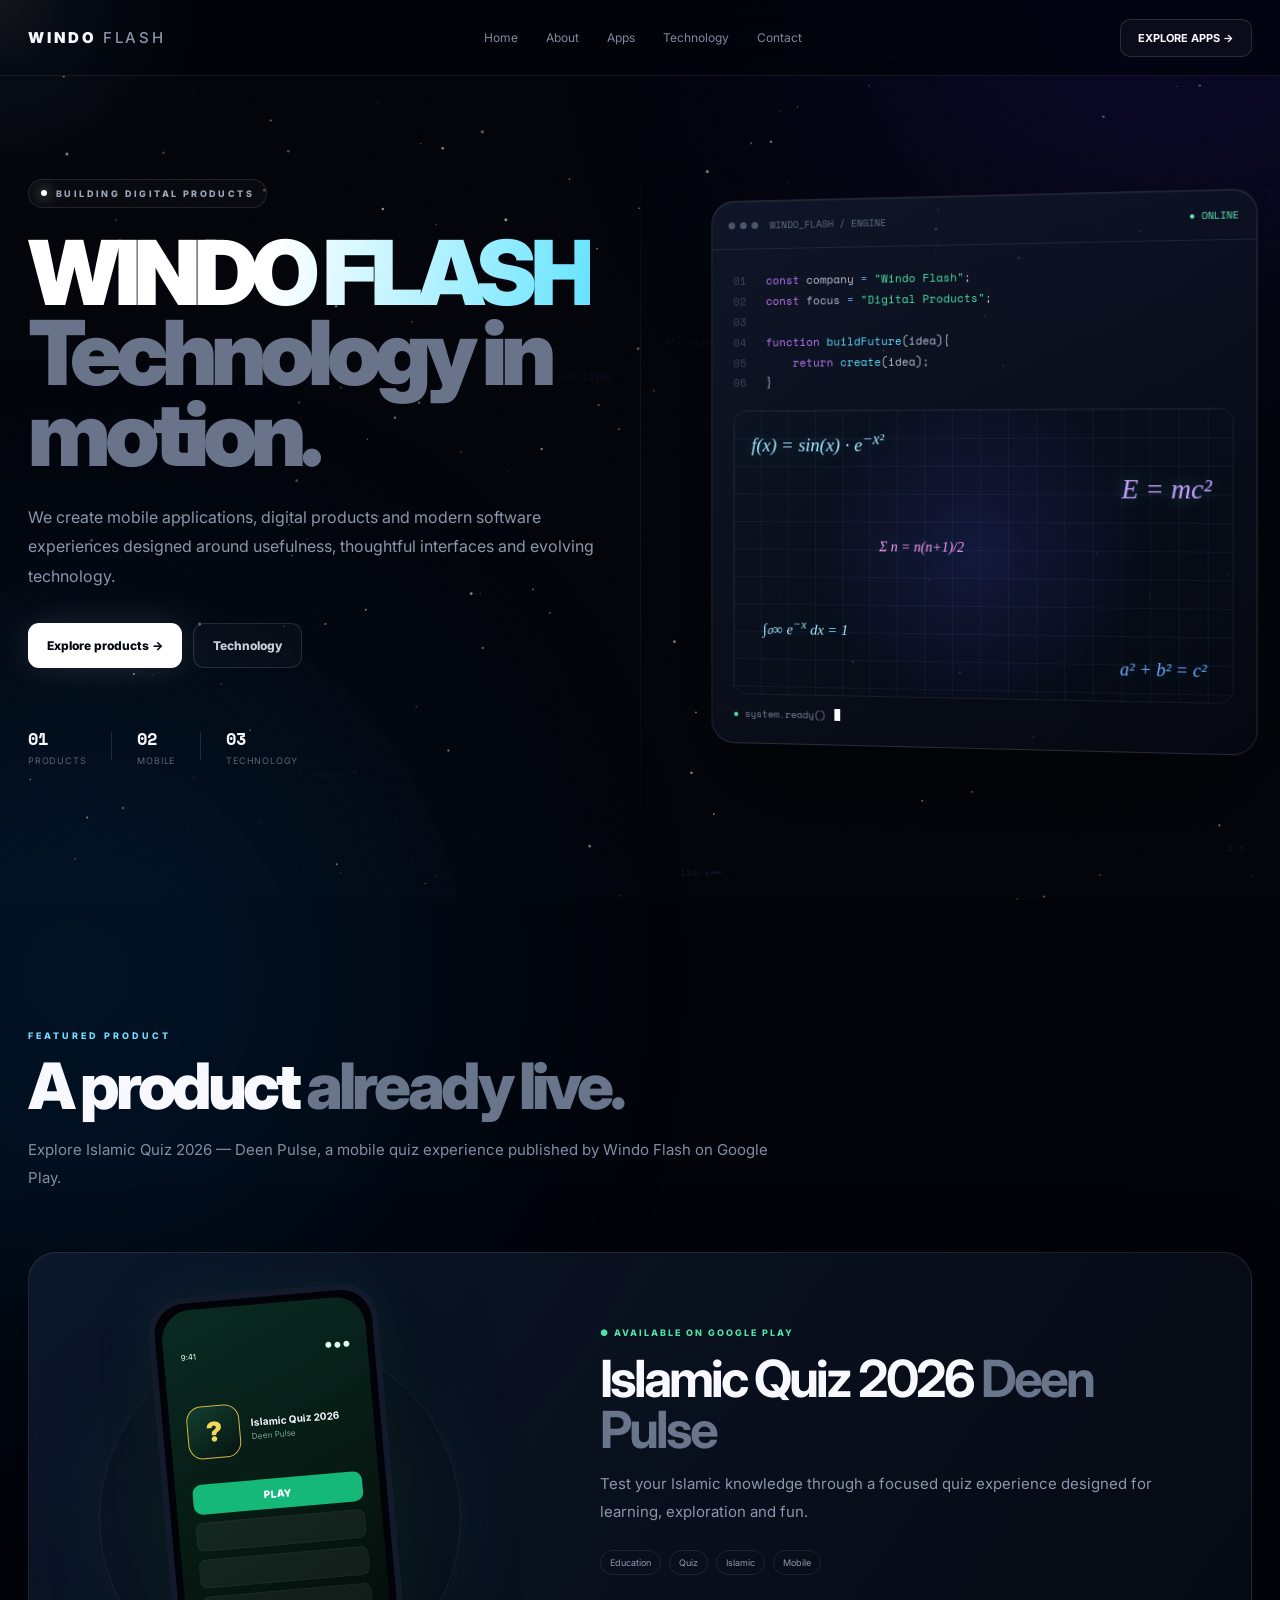
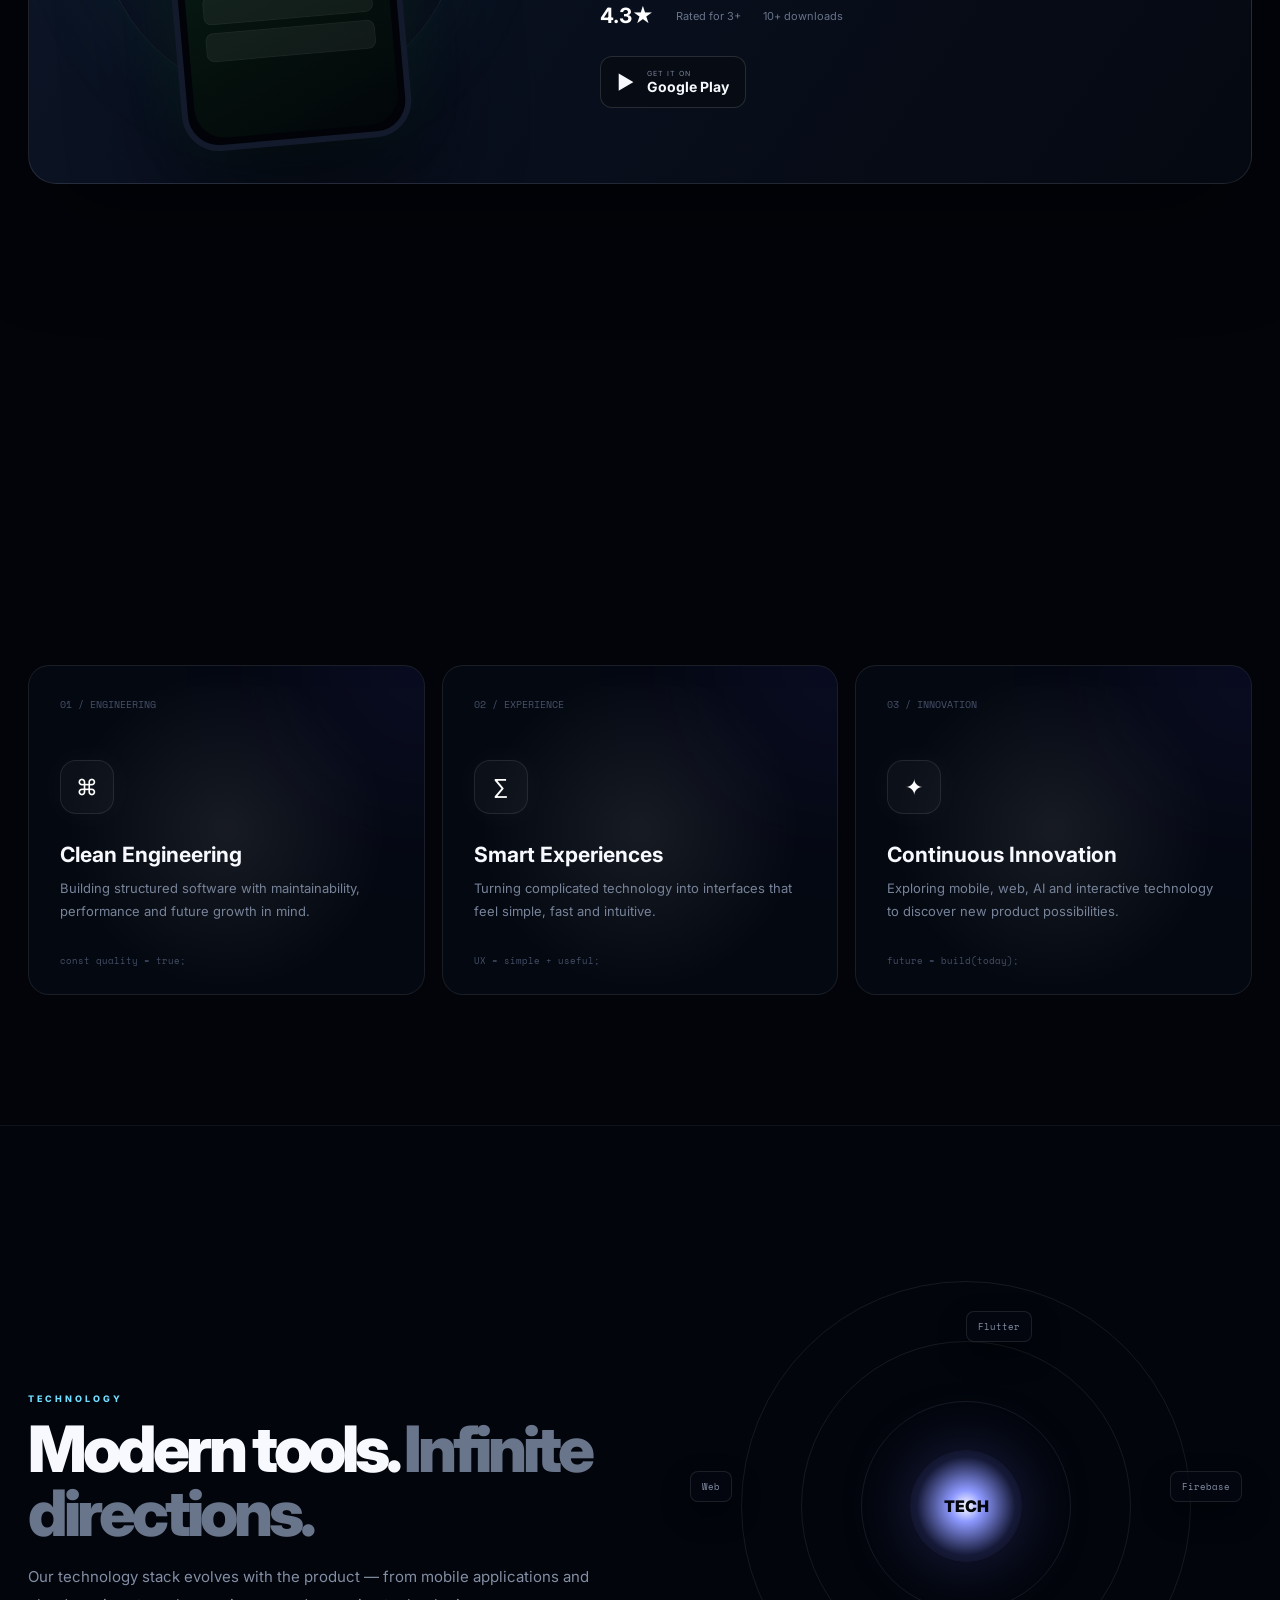
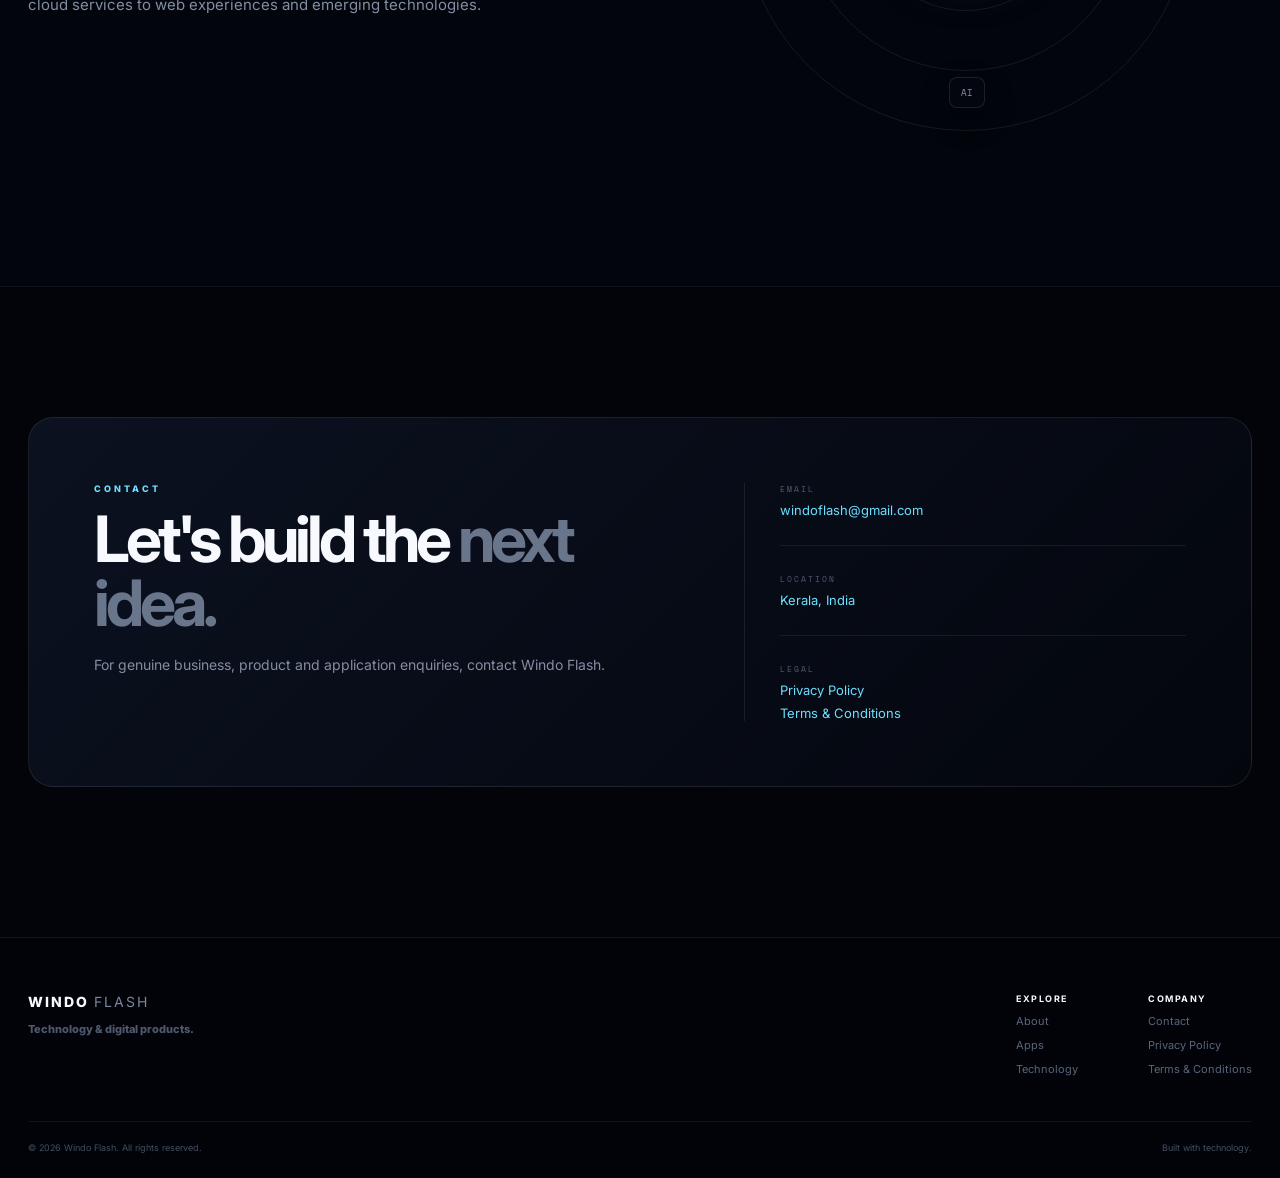
==== index.html @ 65f9b9c7 "Create index.html" ====
<!DOCTYPE html>
<html lang="en">
<head>
<meta charset="UTF-8">
<meta name="viewport" content="width=device-width,initial-scale=1.0">

<title>Windo Flash — Technology & Digital Products</title>

<meta name="description"
content="Windo Flash creates mobile applications, digital products and modern technology experiences.">

<style>
@import url('https://fonts.googleapis.com/css2?family=Inter:wght@400;500;600;700;800;900&family=Space+Mono:wght@400;700&display=swap');

:root{
    --bg:#02040a;
    --panel:rgba(9,13,25,.62);
    --panel2:rgba(14,20,37,.72);
    --white:#f7f9ff;
    --muted:#8993aa;
    --dim:#505a70;
    --line:rgba(255,255,255,.095);
    --blue:#55a7ff;
    --cyan:#65eaff;
    --violet:#8c6cff;
    --green:#50e6ae;
}

*{
    box-sizing:border-box;
    margin:0;
    padding:0;
}

html{
    scroll-behavior:smooth;
}

body{
    background:var(--bg);
    color:var(--white);
    font-family:Inter,Arial,sans-serif;
    overflow-x:hidden;
}

a{
    color:inherit;
    text-decoration:none;
}

/* =====================================================
   LIVE BACKGROUND
===================================================== */

#world{
    position:fixed;
    inset:0;
    width:100%;
    height:100%;
    z-index:-20;
    background:#02040a;
}

.noise{
    position:fixed;
    inset:0;
    pointer-events:none;
    z-index:-10;
    opacity:.025;
    background-image:url("data:image/svg+xml,%3Csvg xmlns='http://www.w3.org/2000/svg' width='180' height='180'%3E%3Cfilter id='n'%3E%3CfeTurbulence type='fractalNoise' baseFrequency='.9' numOctaves='3' stitchTiles='stitch'/%3E%3C/filter%3E%3Crect width='100%25' height='100%25' filter='url(%23n)'/%3E%3C/svg%3E");
}

.ambient{
    position:fixed;
    width:650px;
    height:650px;
    border-radius:50%;
    filter:blur(150px);
    pointer-events:none;
    z-index:-15;
    opacity:.13;
}

.ambient.a{
    background:#4b28ff;
    top:-350px;
    right:-220px;
    animation:ambientA 14s ease-in-out infinite alternate;
}

.ambient.b{
    background:#008cff;
    bottom:-400px;
    left:-250px;
    animation:ambientB 18s ease-in-out infinite alternate;
}

@keyframes ambientA{
    to{transform:translate(-130px,190px) scale(1.2)}
}

@keyframes ambientB{
    to{transform:translate(160px,-120px) scale(1.15)}
}

/* Mouse spotlight */
.mouse-light{
    position:fixed;
    width:420px;
    height:420px;
    border-radius:50%;
    pointer-events:none;
    z-index:60;
    transform:translate(-50%,-50%);
    background:radial-gradient(
        circle,
        rgba(255,255,255,.075) 0,
        rgba(120,190,255,.035) 25%,
        transparent 68%
    );
    mix-blend-mode:screen;
}

/* =====================================================
   NAVIGATION
===================================================== */

.navbar{
    position:fixed;
    top:0;
    left:0;
    width:100%;
    height:76px;
    z-index:50;
    background:rgba(2,4,10,.68);
    border-bottom:1px solid rgba(255,255,255,.07);
    backdrop-filter:blur(24px);
}

.nav-inner{
    max-width:1320px;
    height:100%;
    margin:auto;
    padding:0 28px;
    display:flex;
    align-items:center;
    justify-content:space-between;
}

.wordmark{
    font-size:15px;
    font-weight:900;
    letter-spacing:2.8px;
    white-space:nowrap;
}

.wordmark span{
    color:#8b95aa;
    font-weight:500;
}

.nav-links{
    display:flex;
    align-items:center;
    gap:28px;
}

.nav-links a{
    color:#7f899e;
    font-size:12px;
    transition:.25s;
}

.nav-links a:hover{
    color:#fff;
}

.nav-action{
    padding:11px 17px;
    border:1px solid rgba(255,255,255,.13);
    border-radius:10px;
    background:rgba(255,255,255,.035);
    font-size:11px;
    font-weight:700;
    transition:.25s;
}

.nav-action:hover{
    background:#fff;
    color:#030611;
    transform:translateY(-2px);
}

.menu{
    display:none;
    background:none;
    border:0;
    color:#fff;
    font-size:24px;
}

/* =====================================================
   HERO
===================================================== */

.hero{
    min-height:100vh;
    max-width:1320px;
    margin:auto;
    padding:145px 28px 100px;
    display:grid;
    grid-template-columns:1.05fr .95fr;
    align-items:center;
    gap:70px;
    position:relative;
}

.hero:before{
    content:"";
    position:absolute;
    top:76px;
    bottom:0;
    left:50%;
    width:1px;
    background:linear-gradient(
        transparent,
        rgba(255,255,255,.07),
        transparent
    );
}

.hero-copy{
    position:relative;
    z-index:2;
}

.eyebrow{
    display:inline-flex;
    align-items:center;
    gap:9px;
    padding:8px 12px;
    border:1px solid rgba(255,255,255,.1);
    border-radius:100px;
    background:rgba(255,255,255,.025);
    color:#9da8bb;
    font-size:9px;
    letter-spacing:2.4px;
    font-weight:800;
}

.live-dot{
    width:6px;
    height:6px;
    border-radius:50%;
    background:#fff;
    box-shadow:0 0 14px #fff;
    animation:livePulse 1.5s infinite;
}

@keyframes livePulse{
    50%{
        opacity:.25;
        transform:scale(.6);
    }
}

.hero h1{
    margin-top:25px;
    font-size:clamp(55px,7vw,102px);
    line-height:.9;
    letter-spacing:-6px;
    font-weight:900;
}

.hero h1 .sub{
    display:block;
    color:#69748a;
}

.hero h1 .shine{
    background:linear-gradient(
        100deg,
        #fff 0%,
        #fff 20%,
        #6ce5ff 45%,
        #9275ff 72%,
        #fff 100%
    );
    background-size:220% auto;
    -webkit-background-clip:text;
    background-clip:text;
    color:transparent;
    animation:shine 7s linear infinite;
}

@keyframes shine{
    to{background-position:220% center}
}

.hero-description{
    max-width:650px;
    margin-top:28px;
    color:#8b96ab;
    font-size:16px;
    line-height:1.85;
}

.hero-buttons{
    display:flex;
    gap:11px;
    margin-top:32px;
}

.btn{
    display:inline-flex;
    align-items:center;
    gap:10px;
    padding:14px 19px;
    border-radius:11px;
    font-size:12px;
    font-weight:800;
    transition:.3s;
}

.btn-main{
    color:#030611;
    background:#fff;
    box-shadow:0 0 35px rgba(255,255,255,.12);
}

.btn-main:hover{
    transform:translateY(-3px);
    box-shadow:0 15px 50px rgba(255,255,255,.18);
}

.btn-outline{
    border:1px solid rgba(255,255,255,.12);
    background:rgba(255,255,255,.025);
    color:#c8cfdd;
}

.btn-outline:hover{
    border-color:rgba(255,255,255,.35);
}

.hero-stats{
    display:flex;
    align-items:center;
    gap:25px;
    margin-top:58px;
}

.hero-stat strong{
    display:block;
    font-family:"Space Mono",monospace;
    font-size:17px;
}

.hero-stat span{
    display:block;
    margin-top:4px;
    color:#59647a;
    font-size:9px;
    letter-spacing:.8px;
}

.stat-line{
    width:1px;
    height:28px;
    background:rgba(255,255,255,.12);
}

/* =====================================================
   PREMIUM DATA PANEL
===================================================== */

.lab{
    position:relative;
    z-index:2;
}

.lab-card{
    position:relative;
    border:1px solid rgba(255,255,255,.11);
    border-radius:24px;
    overflow:hidden;
    background:
        linear-gradient(
            145deg,
            rgba(19,27,47,.75),
            rgba(5,8,17,.72)
        );
    box-shadow:
        0 50px 120px rgba(0,0,0,.55),
        inset 0 1px 0 rgba(255,255,255,.06);
    transform:perspective(1000px) rotateY(-5deg);
    transition:transform .5s ease;
}

.lab-card:hover{
    transform:perspective(1000px) rotateY(0deg) translateY(-5px);
}

.lab-header{
    height:49px;
    padding:0 17px;
    border-bottom:1px solid rgba(255,255,255,.08);
    display:flex;
    align-items:center;
    gap:12px;
    font:10px "Space Mono";
    color:#626d82;
}

.dots{
    display:flex;
    gap:5px;
}

.dots i{
    width:7px;
    height:7px;
    border-radius:50%;
    background:#4b566b;
}

.lab-status{
    margin-left:auto;
    color:#62e7b1;
}

.lab-body{
    padding:22px;
}

.code{
    font:11px/1.9 "Space Mono",monospace;
    color:#b9c2d3;
}

.code .n{
    display:inline-block;
    width:27px;
    color:#394358;
}

.p{
    color:#c17aff;
}

.c{
    color:#62dcff;
}

.g{
    color:#4be3a6;
}

.b{
    color:#69a9ff;
}

/* mathematical matrix */

.matrix{
    position:relative;
    height:290px;
    margin-top:17px;
    border:1px solid rgba(255,255,255,.065);
    border-radius:15px;
    overflow:hidden;
    background:
        radial-gradient(
            circle at 50% 50%,
            rgba(78,88,255,.15),
            transparent 60%
        );
}

.matrix-grid{
    position:absolute;
    inset:0;
    background-image:
        linear-gradient(
            rgba(100,160,255,.07) 1px,
            transparent 1px
        ),
        linear-gradient(
            90deg,
            rgba(100,160,255,.07) 1px,
            transparent 1px
        );
    background-size:28px 28px;
    animation:gridScroll 8s linear infinite;
}

@keyframes gridScroll{
    to{
        background-position:28px 28px;
    }
}

.equation{
    position:absolute;
    font-family:Georgia,serif;
    font-style:italic;
    color:#a7eaff;
    text-shadow:0 0 18px rgba(100,220,255,.4);
    animation:equationFloat 5s ease-in-out infinite alternate;
}

.eq1{
    left:18px;
    top:20px;
    font-size:19px;
}

.eq2{
    right:20px;
    top:64px;
    font-size:27px;
    color:#c1a1ff;
    animation-delay:-2s;
}

.eq3{
    left:30px;
    bottom:57px;
    font-size:15px;
    animation-delay:-1s;
}

.eq4{
    right:25px;
    bottom:20px;
    color:#70a9ff;
    font-size:18px;
    animation-delay:-3s;
}

.eq5{
    left:30%;
    top:130px;
    color:#ff9af0;
    font-size:14px;
    animation-delay:-4s;
}

@keyframes equationFloat{
    to{
        transform:translate(8px,-7px);
    }
}

.graph{
    position:absolute;
    left:19%;
    right:13%;
    top:75px;
    height:120px;
}

.graph svg{
    width:100%;
    height:100%;
}

.graph path{
    fill:none;
    stroke:#fff;
    stroke-width:1.5;
    opacity:.8;
    filter:drop-shadow(0 0 7px rgba(255,255,255,.6));
    stroke-dasharray:700;
    stroke-dashoffset:700;
    animation:drawGraph 4s ease-in-out infinite alternate;
}

@keyframes drawGraph{
    to{
        stroke-dashoffset:0;
    }
}

.terminal{
    margin-top:12px;
    font:10px "Space Mono";
    color:#788398;
}

.cursor-block{
    display:inline-block;
    width:6px;
    height:12px;
    margin-left:3px;
    background:#fff;
    vertical-align:-2px;
    animation:blink .8s steps(2) infinite;
}

@keyframes blink{
    50%{opacity:0}
}

/* =====================================================
   SECTION SYSTEM
===================================================== */

.section{
    max-width:1320px;
    margin:auto;
    padding:130px 28px;
}

.label{
    color:#71ddff;
    font-size:9px;
    font-weight:800;
    letter-spacing:3px;
}

.section-title{
    margin-top:13px;
    font-size:clamp(42px,5vw,72px);
    line-height:1;
    letter-spacing:-4px;
    font-weight:850;
}

.section-title span{
    color:#69758b;
}

.section-description{
    max-width:750px;
    margin-top:18px;
    color:#838ea4;
    font-size:15px;
    line-height:1.85;
}

/* =====================================================
   APP
===================================================== */

.app-card{
    margin-top:60px;
    display:grid;
    grid-template-columns:.82fr 1.18fr;
    border:1px solid rgba(255,255,255,.1);
    border-radius:28px;
    overflow:hidden;
    background:
        linear-gradient(
            125deg,
            rgba(17,28,51,.75),
            rgba(6,10,20,.75)
        );
    box-shadow:0 45px 100px rgba(0,0,0,.4);
}

.app-visual{
    min-height:530px;
    display:grid;
    place-items:center;
    position:relative;
    background:
        radial-gradient(
            circle,
            rgba(72,225,180,.12),
            transparent 52%
        );
}

.app-visual:before{
    content:"";
    position:absolute;
    width:360px;
    height:360px;
    border-radius:50%;
    border:1px solid rgba(255,255,255,.07);
    box-shadow:
        0 0 100px rgba(50,220,180,.08);
    animation:orbitGlow 7s linear infinite;
}

@keyframes orbitGlow{
    to{
        transform:rotate(360deg);
    }
}

.phone{
    width:230px;
    height:455px;
    padding:7px;
    border:6px solid #121a2b;
    border-radius:37px;
    background:#010309;
    position:relative;
    z-index:2;
    box-shadow:
        0 45px 100px rgba(0,0,0,.65),
        0 0 60px rgba(45,210,160,.1);
    transform:rotate(-5deg);
    animation:phoneFloat 5s ease-in-out infinite;
}

@keyframes phoneFloat{
    50%{
        transform:rotate(-1deg) translateY(-10px);
    }
}

.phone-screen{
    height:100%;
    padding:42px 17px 20px;
    border-radius:30px;
    overflow:hidden;
    background:
        linear-gradient(
            155deg,
            #092b22,
            #06150f 60%,
            #020609
        );
}

.phone-time{
    display:flex;
    justify-content:space-between;
    color:#dcfff0;
    font-size:8px;
}

.app-brand{
    margin-top:45px;
    display:flex;
    align-items:center;
    gap:11px;
}

.app-icon{
    width:53px;
    height:53px;
    border-radius:15px;
    display:grid;
    place-items:center;
    border:1px solid #d4b743;
    background:linear-gradient(145deg,#123f30,#06140f);
    color:#f4d85a;
    font-size:27px;
    font-weight:900;
}

.app-name b,
.app-name small{
    display:block;
}

.app-name b{
    font-size:10px;
}

.app-name small{
    margin-top:3px;
    color:#7fa594;
    font-size:8px;
}

.play-screen{
    margin-top:25px;
    padding:9px;
    border-radius:9px;
    background:#16b879;
    text-align:center;
    font-size:10px;
    font-weight:900;
}

.quiz-bar{
    height:29px;
    margin-top:8px;
    border-radius:8px;
    background:rgba(255,255,255,.055);
    border:1px solid rgba(255,255,255,.04);
}

.app-info{
    padding:70px;
    display:flex;
    flex-direction:column;
    justify-content:center;
}

.live-label{
    color:#4ee3a5;
    font-size:9px;
    font-weight:800;
    letter-spacing:2px;
}

.app-info h3{
    margin:15px 0;
    font-size:clamp(38px,4vw,58px);
    line-height:1;
    letter-spacing:-3px;
}

.app-info h3 span{
    color:#69758b;
}

.app-info p{
    max-width:600px;
    color:#8b96ab;
    font-size:15px;
    line-height:1.85;
}

.tags{
    display:flex;
    flex-wrap:wrap;
    gap:8px;
    margin-top:25px;
}

.tags span{
    padding:6px 9px;
    border:1px solid rgba(255,255,255,.09);
    border-radius:100px;
    color:#8f9ab0;
    font-size:9px;
}

.rating{
    display:flex;
    gap:22px;
    align-items:center;
    margin:28px 0;
    color:#68748a;
    font-size:11px;
}

.rating strong{
    color:#fff;
    font-size:21px;
}

.play-store{
    width:max-content;
    display:flex;
    align-items:center;
    gap:13px;
    padding:12px 16px;
    border:1px solid rgba(255,255,255,.13);
    border-radius:12px;
    background:#070b13;
    transition:.3s;
}

.play-store:hover{
    transform:translateY(-3px);
    background:#fff;
    color:#030611;
}

.play-icon{
    font-size:19px;
}

.play-store small,
.play-store b{
    display:block;
}

.play-store small{
    font-size:7px;
    letter-spacing:1px;
    color:#778299;
}

.play-store:hover small{
    color:#69758a;
}

.play-store b{
    font-size:14px;
}

/* =====================================================
   PREMIUM CARDS
===================================================== */

.cards{
    display:grid;
    grid-template-columns:repeat(3,1fr);
    gap:17px;
    margin-top:60px;
}

.card{
    position:relative;
    min-height:330px;
    padding:31px;
    overflow:hidden;
    border:1px solid rgba(255,255,255,.09);
    border-radius:21px;
    background:
        radial-gradient(
            400px circle at var(--mx,50%) var(--my,50%),
            rgba(255,255,255,.075),
            transparent 40%
        ),
        rgba(8,12,23,.62);
    transition:
        transform .15s ease,
        border-color .25s;
    transform-style:preserve-3d;
}

.card:after{
    content:"";
    position:absolute;
    width:180px;
    height:180px;
    right:-90px;
    top:-90px;
    background:#5d48ff;
    filter:blur(90px);
    opacity:.12;
}

.card:hover{
    border-color:rgba(255,255,255,.22);
}

.card-number{
    font:10px "Space Mono";
    color:#465168;
}

.card-icon{
    width:54px;
    height:54px;
    margin-top:48px;
    border-radius:16px;
    display:grid;
    place-items:center;
    border:1px solid rgba(255,255,255,.09);
    background:rgba(255,255,255,.035);
    color:#fff;
    font-size:22px;
    box-shadow:0 0 35px rgba(255,255,255,.04);
}

.card h3{
    margin-top:28px;
    font-size:21px;
}

.card p{
    margin-top:10px;
    color:#778399;
    font-size:13px;
    line-height:1.8;
}

.card-code{
    position:absolute;
    left:31px;
    bottom:27px;
    color:#465168;
    font:9px "Space Mono";
}

/* =====================================================
   TECHNOLOGY
===================================================== */

.tech{
    border-top:1px solid rgba(255,255,255,.05);
    border-bottom:1px solid rgba(255,255,255,.05);
    background:rgba(4,7,15,.45);
}

.tech-layout{
    display:grid;
    grid-template-columns:1fr 1fr;
    align-items:center;
    gap:80px;
}

.orbit{
    height:500px;
    position:relative;
    display:grid;
    place-items:center;
}

.ring{
    position:absolute;
    border:1px solid rgba(255,255,255,.08);
    border-radius:50%;
    animation:spin 20s linear infinite;
}

.ring.one{
    width:210px;
    height:210px;
}

.ring.two{
    width:330px;
    height:330px;
    animation-duration:28s;
    animation-direction:reverse;
}

.ring.three{
    width:450px;
    height:450px;
    animation-duration:38s;
}

@keyframes spin{
    to{
        transform:rotate(360deg);
    }
}

.core{
    width:112px;
    height:112px;
    display:grid;
    place-items:center;
    border-radius:50%;
    background:
        radial-gradient(
            circle,
            #fff,
            #8d99ff 20%,
            #161a38 62%,
            #05070e
        );
    color:#05070e;
    font-weight:900;
    box-shadow:
        0 0 70px rgba(110,120,255,.25);
    z-index:2;
}

.node{
    position:absolute;
    padding:8px 11px;
    border:1px solid rgba(255,255,255,.1);
    border-radius:8px;
    background:rgba(4,8,17,.8);
    color:#8792a8;
    font:9px "Space Mono";
    box-shadow:0 12px 30px rgba(0,0,0,.3);
}

.node.flutter{
    top:55px;
    left:50%;
}

.node.firebase{
    right:10px;
    top:43%;
}

.node.ai{
    bottom:48px;
    left:47%;
}

.node.web{
    left:10px;
    top:43%;
}

/* =====================================================
   CONTACT
===================================================== */

.contact{
    padding-bottom:150px;
}

.contact-box{
    display:grid;
    grid-template-columns:1fr .75fr;
    gap:60px;
    padding:65px;
    border:1px solid rgba(255,255,255,.09);
    border-radius:25px;
    background:
        linear-gradient(
            135deg,
            rgba(17,24,43,.68),
            rgba(5,8,16,.65)
        );
}

.contact-title{
    margin-top:13px;
    font-size:clamp(42px,5vw,68px);
    line-height:1;
    letter-spacing:-4px;
}

.contact-title span{
    color:#69758b;
}

.contact-text{
    margin-top:17px;
    color:#838ea3;
    line-height:1.8;
    font-size:14px;
}

.contact-details{
    border-left:1px solid rgba(255,255,255,.08);
    padding-left:35px;
}

.contact-item + .contact-item{
    margin-top:27px;
    padding-top:27px;
    border-top:1px solid rgba(255,255,255,.07);
}

.contact-item small{
    display:block;
    color:#515d73;
    font:8px "Space Mono";
    letter-spacing:2px;
}

.contact-item a,
.contact-item span{
    display:block;
    margin-top:7px;
    color:#6bdfff;
    font-size:13px;
}

/* =====================================================
   FOOTER
===================================================== */

footer{
    border-top:1px solid rgba(255,255,255,.07);
    background:rgba(2,4,9,.8);
}

.footer{
    max-width:1320px;
    margin:auto;
    padding:55px 28px 25px;
}

.footer-top{
    display:flex;
    justify-content:space-between;
    gap:50px;
}

.footer-brand{
    font-size:14px;
    font-weight:800;
    letter-spacing:2px;
}

.footer-brand span{
    color:#7c879d;
    font-weight:400;
}

.footer-brand p{
    margin-top:12px;
    color:#4e596e;
    font-size:11px;
    letter-spacing:0;
}

.footer-links{
    display:flex;
    gap:70px;
}

.footer-column{
    display:flex;
    flex-direction:column;
    gap:10px;
}

.footer-column strong{
    font-size:9px;
    letter-spacing:1.5px;
}

.footer-column a{
    color:#59657a;
    font-size:11px;
}

.footer-column a:hover{
    color:#fff;
}

.footer-bottom{
    display:flex;
    justify-content:space-between;
    margin-top:45px;
    padding-top:20px;
    border-top:1px solid rgba(255,255,255,.06);
    color:#444e61;
    font-size:9px;
}

/* =====================================================
   REVEAL
===================================================== */

.reveal{
    opacity:0;
    transform:translateY(28px);
    transition:
        opacity .9s ease,
        transform .9s ease;
}

.reveal.visible{
    opacity:1;
    transform:none;
}

/* =====================================================
   TOP
===================================================== */

.top{
    position:fixed;
    right:22px;
    bottom:22px;
    width:42px;
    height:42px;
    border:1px solid rgba(255,255,255,.15);
    border-radius:50%;
    background:rgba(7,10,18,.85);
    color:#fff;
    cursor:pointer;
    opacity:0;
    transform:translateY(10px);
    transition:.3s;
    z-index:40;
}

.top.show{
    opacity:1;
    transform:none;
}

/* =====================================================
   MOBILE
===================================================== */

@media(max-width:980px){

    .nav-links,
    .nav-action{
        display:none;
    }

    .menu{
        display:block;
    }

    .nav-links.open{
        display:flex;
        position:absolute;
        top:76px;
        left:0;
        right:0;
        padding:25px;
        flex-direction:column;
        background:rgba(2,4,10,.97);
        border-bottom:1px solid rgba(255,255,255,.08);
    }

    .hero{
        grid-template-columns:1fr;
        padding-top:125px;
    }

    .hero:before{
        display:none;
    }

    .lab{
        margin-top:25px;
    }

    .app-card{
        grid-template-columns:1fr;
    }

    .app-info{
        padding:50px 35px;
    }

    .cards{
        grid-template-columns:1fr;
    }

    .tech-layout{
        grid-template-columns:1fr;
    }

    .orbit{
        order:-1;
    }

    .contact-box{
        grid-template-columns:1fr;
    }

    .contact-details{
        border-left:0;
        border-top:1px solid rgba(255,255,255,.08);
        padding:30px 0 0;
    }
}

@media(max-width:600px){

    .nav-inner,
    .hero,
    .section{
        padding-left:18px;
        padding-right:18px;
    }

    .hero h1{
        font-size:52px;
        letter-spacing:-4px;
    }

    .hero-buttons{
        flex-direction:column;
    }

    .btn{
        width:100%;
        justify-content:center;
    }

    .hero-stats{
        gap:13px;
    }

    .stat-line{
        display:none;
    }

    .lab-body{
        padding:15px;
    }

    .code{
        font-size:9px;
    }

    .matrix{
        height:230px;
    }

    .app-visual{
        min-height:430px;
    }

    .ring.three{
        width:340px;
        height:340px;
    }

    .ring.two{
        width:260px;
        height:260px;
    }

    .ring.one{
        width:180px;
        height:180px;
    }

    .footer-top{
        flex-direction:column;
    }

    .footer-links{
        gap:45px;
    }

    .footer-bottom{
        flex-direction:column;
        gap:10px;
    }

    .mouse-light{
        display:none;
    }
}

</style>
</head>

<body>

<canvas id="world"></canvas>

<div class="noise"></div>

<div class="ambient a"></div>
<div class="ambient b"></div>

<div class="mouse-light" id="mouseLight"></div>


<!-- =====================================================
     NAVIGATION
===================================================== -->

<header class="navbar">

<div class="nav-inner">

<a href="index.html" class="wordmark">

WINDO <span>FLASH</span>

</a>


<nav class="nav-links" id="navLinks">

<a href="index.html">Home</a>

<a href="about.html">About</a>

<a href="index.html#apps">Apps</a>

<a href="index.html#technology">Technology</a>

<a href="contact.html">Contact</a>

</nav>


<a href="#apps" class="nav-action">
EXPLORE APPS →
</a>


<button class="menu" id="menu">
☰
</button>

</div>

</header>


<!-- =====================================================
     HERO
===================================================== -->

<section class="hero" id="home">


<div class="hero-copy reveal">


<div class="eyebrow">

<span class="live-dot"></span>

BUILDING DIGITAL PRODUCTS

</div>


<h1>

<span class="shine">
WINDO FLASH
</span>

<span class="sub">
Technology in motion.
</span>

</h1>


<p class="hero-description">

We create mobile applications, digital products
and modern software experiences designed around
usefulness, thoughtful interfaces and evolving
technology.

</p>


<div class="hero-buttons">

<a href="#apps" class="btn btn-main">

Explore products →

</a>


<a href="#technology" class="btn btn-outline">

Technology

</a>

</div>


<div class="hero-stats">

<div class="hero-stat">

<strong>01</strong>

<span>PRODUCTS</span>

</div>


<div class="stat-line"></div>


<div class="hero-stat">

<strong>02</strong>

<span>MOBILE</span>

</div>


<div class="stat-line"></div>


<div class="hero-stat">

<strong>03</strong>

<span>TECHNOLOGY</span>

</div>

</div>

</div>


<!-- =====================================================
     CODE LAB
===================================================== -->

<div class="lab reveal">

<div class="lab-card">


<div class="lab-header">

<div class="dots">

<i></i>
<i></i>
<i></i>

</div>

<span>
WINDO_FLASH / ENGINE
</span>

<span class="lab-status">
● ONLINE
</span>

</div>


<div class="lab-body">


<div class="code">

<div>
<span class="n">01</span>
<span class="p">const</span>
company
<span class="b">=</span>
<span class="g">"Windo Flash"</span>;
</div>


<div>
<span class="n">02</span>
<span class="p">const</span>
focus
<span class="b">=</span>
<span class="g">"Digital Products"</span>;
</div>


<div>
<span class="n">03</span>
</div>


<div>
<span class="n">04</span>
<span class="p">function</span>
<span class="c">buildFuture</span>(idea){
</div>


<div>
<span class="n">05</span>
&nbsp;&nbsp;&nbsp;
<span class="p">return</span>
<span class="c">create</span>(idea);
</div>


<div>
<span class="n">06</span>
}
</div>

</div>


<div class="matrix">

<div class="matrix-grid"></div>


<div class="equation eq1">
f(x) = sin(x) · e<sup>−x²</sup>
</div>


<div class="equation eq2">
E = mc²
</div>


<div class="equation eq3">
∫₀∞ e<sup>−x</sup> dx = 1
</div>


<div class="equation eq4">
a² + b² = c²
</div>


<div class="equation eq5">
Σ n = n(n+1)/2
</div>


<div class="graph">

<svg viewBox="0 0 300 120">

<path d="
M0 85
C25 15 55 112 85 53
S140 5 170 62
S225 112 255 38
S285 10 300 30
"/>

</svg>

</div>

</div>


<div class="terminal">

<span class="g">●</span>

system.ready()

<span class="cursor-block"></span>

</div>


</div>

</div>

</div>


</section>


<!-- =====================================================
     APP
===================================================== -->

<section class="section" id="apps">


<div class="reveal">

<div class="label">
FEATURED PRODUCT
</div>


<h2 class="section-title">

A product

<span>already live.</span>

</h2>


<p class="section-description">

Explore Islamic Quiz 2026 — Deen Pulse,
a mobile quiz experience published by
Windo Flash on Google Play.

</p>

</div>


<div class="app-card reveal">


<div class="app-visual">


<div class="phone">


<div class="phone-screen">


<div class="phone-time">

<span>9:41</span>

<span>● ● ●</span>

</div>


<div class="app-brand">


<div class="app-icon">
?
</div>


<div class="app-name">

<b>
Islamic Quiz 2026
</b>

<small>
Deen Pulse
</small>

</div>

</div>


<div class="play-screen">
PLAY
</div>


<div class="quiz-bar"></div>
<div class="quiz-bar"></div>
<div class="quiz-bar"></div>
<div class="quiz-bar"></div>


</div>

</div>

</div>


<div class="app-info">


<div class="live-label">
● AVAILABLE ON GOOGLE PLAY
</div>


<h3>

Islamic Quiz 2026

<span>
Deen Pulse
</span>

</h3>


<p>

Test your Islamic knowledge through
a focused quiz experience designed
for learning, exploration and fun.

</p>


<div class="tags">

<span>Education</span>
<span>Quiz</span>
<span>Islamic</span>
<span>Mobile</span>

</div>


<div class="rating">

<strong>4.3★</strong>

<span>Rated for 3+</span>

<span>10+ downloads</span>

</div>


<a
href="https://play.google.com/store/apps/details?id=com.windoflash.ramadan"
target="_blank"
rel="noopener"
class="play-store">

<span class="play-icon">
▶
</span>

<span>

<small>GET IT ON</small>

<b>Google Play</b>

</span>

</a>


</div>

</div>

</section>


<!-- =====================================================
     ABOUT
===================================================== -->

<section class="section" id="about">


<div class="reveal">

<div class="label">
WHAT WE DO
</div>


<h2 class="section-title">

Ideas become

<span>products.</span>

</h2>


<p class="section-description">

Windo Flash combines product thinking,
software engineering and visual design
to turn ideas into useful digital experiences.

</p>

</div>


<div class="cards">


<article class="card">

<div class="card-number">
01 / ENGINEERING
</div>


<div class="card-icon">
⌘
</div>


<h3>
Clean Engineering
</h3>


<p>

Building structured software with
maintainability, performance and
future growth in mind.

</p>


<div class="card-code">
const quality = true;
</div>

</article>


<article class="card">

<div class="card-number">
02 / EXPERIENCE
</div>


<div class="card-icon">
∑
</div>


<h3>
Smart Experiences
</h3>


<p>

Turning complicated technology
into interfaces that feel simple,
fast and intuitive.

</p>


<div class="card-code">
UX = simple + useful;
</div>

</article>


<article class="card">

<div class="card-number">
03 / INNOVATION
</div>


<div class="card-icon">
✦
</div>


<h3>
Continuous Innovation
</h3>


<p>

Exploring mobile, web, AI and
interactive technology to discover
new product possibilities.

</p>


<div class="card-code">
future = build(today);
</div>

</article>


</div>

</section>


<!-- =====================================================
     TECHNOLOGY
===================================================== -->

<section class="tech">


<div class="section" id="technology">


<div class="tech-layout">


<div class="reveal">

<div class="label">
TECHNOLOGY
</div>


<h2 class="section-title">

Modern tools.

<span>Infinite directions.</span>

</h2>


<p class="section-description">

Our technology stack evolves with
the product — from mobile applications
and cloud services to web experiences
and emerging technologies.

</p>

</div>


<div class="orbit reveal">


<div class="ring one"></div>

<div class="ring two"></div>

<div class="ring three"></div>


<div class="core">
TECH
</div>


<span class="node flutter">
Flutter
</span>


<span class="node firebase">
Firebase
</span>


<span class="node ai">
AI
</span>


<span class="node web">
Web
</span>


</div>


</div>

</div>

</section>


<!-- =====================================================
     CONTACT
===================================================== -->

<section class="section contact">


<div class="contact-box reveal">


<div>

<div class="label">
CONTACT
</div>


<h2 class="contact-title">

Let's build the

<span>
next idea.
</span>

</h2>


<p class="contact-text">

For genuine business, product and
application enquiries, contact
Windo Flash.

</p>

</div>


<div class="contact-details">


<div class="contact-item">

<small>
EMAIL
</small>

<a href="mailto:YOUR_EMAIL@example.com">

windoflash@gmail.com

</a>

</div>


<div class="contact-item">

<small>
LOCATION
</small>

<span>
Kerala, India
</span>

</div>


<div class="contact-item">

<small>
LEGAL
</small>

<a href="privacy.html">
Privacy Policy
</a>

<a href="terms.html">
Terms & Conditions
</a>

</div>

</div>

</div>

</section>


<!-- =====================================================
     FOOTER
===================================================== -->

<footer>

<div class="footer">


<div class="footer-top">


<div class="footer-brand">

WINDO <span>FLASH</span>

<p>
Technology & digital products.
</p>

</div>


<div class="footer-links">


<div class="footer-column">

<strong>
EXPLORE
</strong>

<a href="about.html">
About
</a>

<a href="#apps">
Apps
</a>

<a href="#technology">
Technology
</a>

</div>


<div class="footer-column">

<strong>
COMPANY
</strong>

<a href="contact.html">
Contact
</a>

<a href="privacy.html">
Privacy Policy
</a>

<a href="terms.html">
Terms & Conditions
</a>

</div>


</div>


</div>


<div class="footer-bottom">

<span>
© <span id="year"></span> Windo Flash. All rights reserved.
</span>

<span>
Built with technology.
</span>

</div>


</div>

</footer>


<button
class="top"
id="top">

↑

</button>


<script>

/* =====================================================
   PREMIUM PARTICLE ENGINE
===================================================== */

const canvas =
document.getElementById("world");

const ctx =
canvas.getContext("2d");

let W;
let H;

let particles = [];

let streams = [];

let mouse = {
    x: -1000,
    y: -1000
};

const formulas = [

"f(x)=sin(x)",
"E=mc²",
"a²+b²=c²",
"∫ e⁻ˣ dx",
"Σ n",
"∇×E",
"P(A|B)",
"x²+y²=r²",
"lim x→∞",
"F=ma",
"Δx→0",
"π≈3.14159",
"const product=true;",
"build(context)",
"return Future",
"Flutter()",
"Firebase()",
"AI.engine()"

];


function resize(){

    W =
        window.innerWidth;

    H =
        window.innerHeight;

    const dpr =
        Math.min(
            window.devicePixelRatio || 1,
            2
        );

    canvas.width =
        W * dpr;

    canvas.height =
        H * dpr;

    canvas.style.width =
        W + "px";

    canvas.style.height =
        H + "px";

    ctx.setTransform(
        dpr,
        0,
        0,
        dpr,
        0,
        0
    );

    createParticles();

}


function createParticles(){

    const count =
        Math.min(
            150,
            Math.floor(W / 8)
        );

    particles =
        [];

    for(
        let i = 0;
        i < count;
        i++
    ){

        particles.push({

            x:
                Math.random() * W,

            y:
                Math.random() * H,

            vx:
                (Math.random() - .5)
                * .18,

            vy:
                (Math.random() - .5)
                * .18,

            r:
                Math.random() * 1.35
                + .3,

            alpha:
                Math.random() * .5
                + .08

        });

    }


    streams = [];

    const streamCount =
        Math.max(
            9,
            Math.floor(W / 115)
        );


    for(
        let i = 0;
        i < streamCount;
        i++
    ){

        streams.push({

            x:
                Math.random() * W,

            y:
                Math.random() * H,

            speed:
                .12 +
                Math.random() * .5,

            text:
                formulas[
                    Math.floor(
                        Math.random()
                        * formulas.length
                    )
                ],

            alpha:
                .025 +
                Math.random() * .1

        });

    }

}


function draw(){

    ctx.clearRect(
        0,
        0,
        W,
        H
    );


    /* PARTICLES */

    for(
        const p of particles
    ){

        p.x += p.vx;

        p.y += p.vy;


        if(p.x < 0)
            p.x = W;

        if(p.x > W)
            p.x = 0;

        if(p.y < 0)
            p.y = H;

        if(p.y > H)
            p.y = 0;


        let distanceToMouse =
            Math.hypot(
                p.x - mouse.x,
                p.y - mouse.y
            );


        let glow =
            distanceToMouse < 160
            ? .8
            : p.alpha;


        ctx.beginPath();

        ctx.fillStyle =
            `rgba(
                255,
                255,
                255,
                ${glow}
            )`;

        ctx.arc(
            p.x,
            p.y,
            p.r +
            (
                distanceToMouse < 160
                ? 1.2
                : 0
            ),
            0,
            Math.PI * 2
        );

        ctx.fill();

    }


    /* CONNECTIONS */

    for(
        let i = 0;
        i < particles.length;
        i++
    ){

        for(
            let j = i + 1;
            j < particles.length;
            j++
        ){

            const a =
                particles[i];

            const b =
                particles[j];

            const dx =
                a.x - b.x;

            const dy =
                a.y - b.y;

            const distance =
                Math.sqrt(
                    dx * dx +
                    dy * dy
                );


            if(
                distance < 105
            ){

                ctx.beginPath();

                ctx.strokeStyle =
                    `rgba(
                        120,
                        180,
                        255,
                        ${
                            (1 -
                            distance / 105)
                            * .08
                        }
                    )`;

                ctx.lineWidth =
                    .5;

                ctx.moveTo(
                    a.x,
                    a.y
                );

                ctx.lineTo(
                    b.x,
                    b.y
                );

                ctx.stroke();

            }

        }

    }


    /* MOUSE CONNECTIONS */

    if(
        mouse.x > 0
    ){

        for(
            const p of particles
        ){

            const distance =
                Math.hypot(
                    p.x - mouse.x,
                    p.y - mouse.y
                );


            if(
                distance < 190
            ){

                ctx.beginPath();

                ctx.strokeStyle =
                    `rgba(
                        255,
                        255,
                        255,
                        ${
                            (1 -
                            distance / 190)
                            * .18
                        }
                    )`;

                ctx.lineWidth =
                    .7;

                ctx.moveTo(
                    p.x,
                    p.y
                );

                ctx.lineTo(
                    mouse.x,
                    mouse.y
                );

                ctx.stroke();

            }

        }

    }


    /* FALLING CODE */

    ctx.font =
        '10px "Space Mono", monospace';


    for(
        const stream of streams
    ){

        stream.y +=
            stream.speed;


        if(
            stream.y > H + 30
        ){

            stream.y =
                -20;

            stream.x =
                Math.random() * W;

            stream.text =
                formulas[
                    Math.floor(
                        Math.random()
                        * formulas.length
                    )
                ];

        }


        ctx.fillStyle =
            `rgba(
                110,
                190,
                255,
                ${stream.alpha}
            )`;

        ctx.fillText(
            stream.text,
            stream.x,
            stream.y
        );

    }


    requestAnimationFrame(
        draw
    );

}


window.addEventListener(
    "resize",
    resize
);

resize();

draw();


/* =====================================================
   MOUSE LIGHT
===================================================== */

const mouseLight =
    document.getElementById(
        "mouseLight"
    );


window.addEventListener(
    "mousemove",
    event => {

        mouse.x =
            event.clientX;

        mouse.y =
            event.clientY;


        mouseLight.style.left =
            event.clientX + "px";

        mouseLight.style.top =
            event.clientY + "px";

    }
);


/* =====================================================
   MOBILE MENU
===================================================== */

const menu =
    document.getElementById(
        "menu"
    );

const navLinks =
    document.getElementById(
        "navLinks"
    );


menu.addEventListener(
    "click",
    () => {

        navLinks.classList.toggle(
            "open"
        );

    }
);


document
    .querySelectorAll(
        ".nav-links a"
    )
    .forEach(
        link => {

            link.addEventListener(
                "click",
                () => {

                    navLinks.classList.remove(
                        "open"
                    );

                }
            );

        }
    );


/* =====================================================
   REVEAL ANIMATION
===================================================== */

const revealObserver =
    new IntersectionObserver(
        entries => {

            entries.forEach(
                entry => {

                    if(
                        entry.isIntersecting
                    ){

                        entry.target.classList.add(
                            "visible"
                        );

                    }

                }
            );

        },
        {
            threshold:.12
        }
    );


document
    .querySelectorAll(
        ".reveal"
    )
    .forEach(
        element => {

            revealObserver.observe(
                element
            );

        }
    );


/* =====================================================
   PREMIUM CARD MOUSE TILT
===================================================== */

document
    .querySelectorAll(
        ".card"
    )
    .forEach(
        card => {

            card.addEventListener(
                "mousemove",
                event => {

                    const rect =
                        card.getBoundingClientRect();

                    const x =
                        event.clientX -
                        rect.left;

                    const y =
                        event.clientY -
                        rect.top;

                    const centerX =
                        rect.width / 2;

                    const centerY =
                        rect.height / 2;

                    const rotateX =
                        (
                            y -
                            centerY
                        ) /
                        18;

                    const rotateY =
                        (
                            centerX -
                            x
                        ) /
                        18;


                    card.style.setProperty(
                        "--mx",
                        `${x}px`
                    );

                    card.style.setProperty(
                        "--my",
                        `${y}px`
                    );


                    card.style.transform =
                        `
                        perspective(700px)
                        rotateX(${rotateX}deg)
                        rotateY(${rotateY}deg)
                        translateY(-5px)
                        `;
                }
            );


            card.addEventListener(
                "mouseleave",
                () => {

                    card.style.transform =
                        "";

                }
            );

        }
    );


/* =====================================================
   TOP BUTTON
===================================================== */

const topButton =
    document.getElementById(
        "top"
    );


window.addEventListener(
    "scroll",
    () => {

        if(
            window.scrollY > 650
        ){

            topButton.classList.add(
                "show"
            );

        }
        else{

            topButton.classList.remove(
                "show"
            );

        }

    }
);


topButton.addEventListener(
    "click",
    () => {

        window.scrollTo({

            top:0,

            behavior:"smooth"

        });

    }
);


/* =====================================================
   YEAR
===================================================== */

document.getElementById(
    "year"
).textContent =
    new Date().getFullYear();

</script>

</body>
</html>
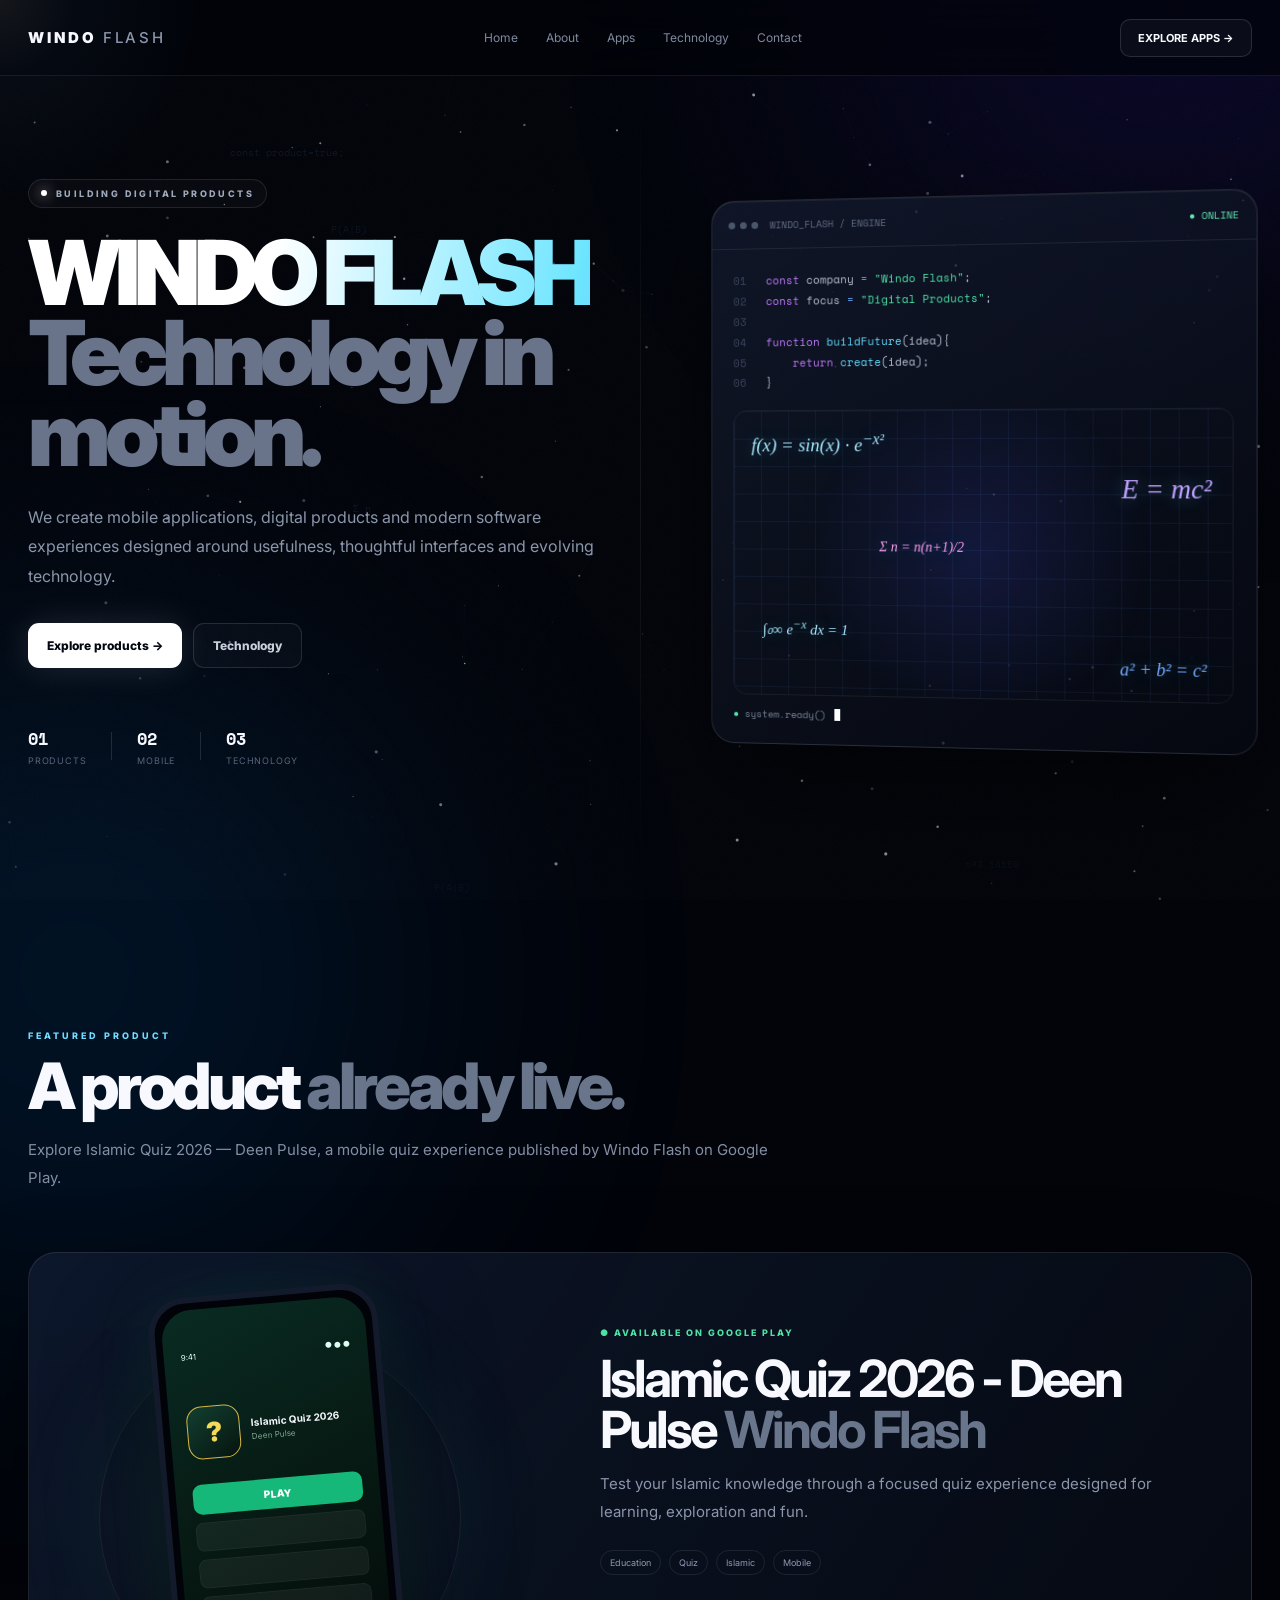
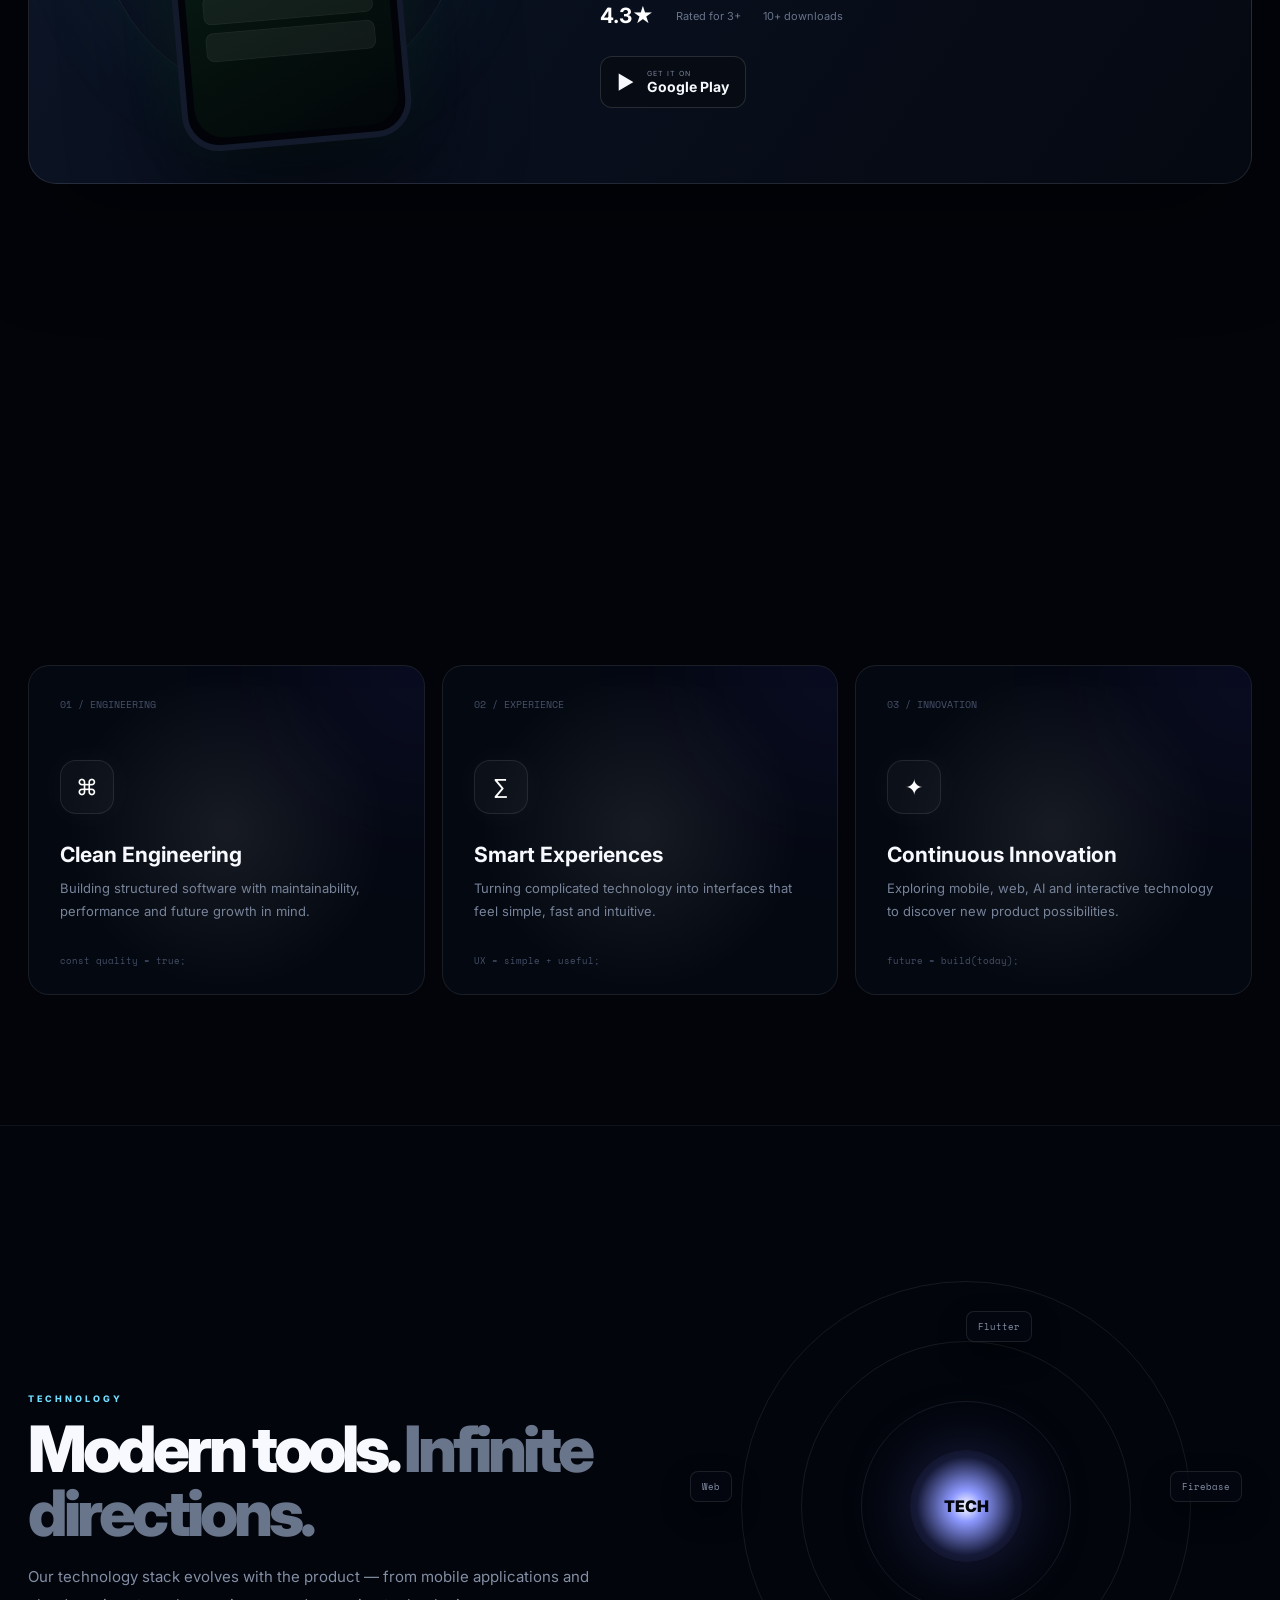
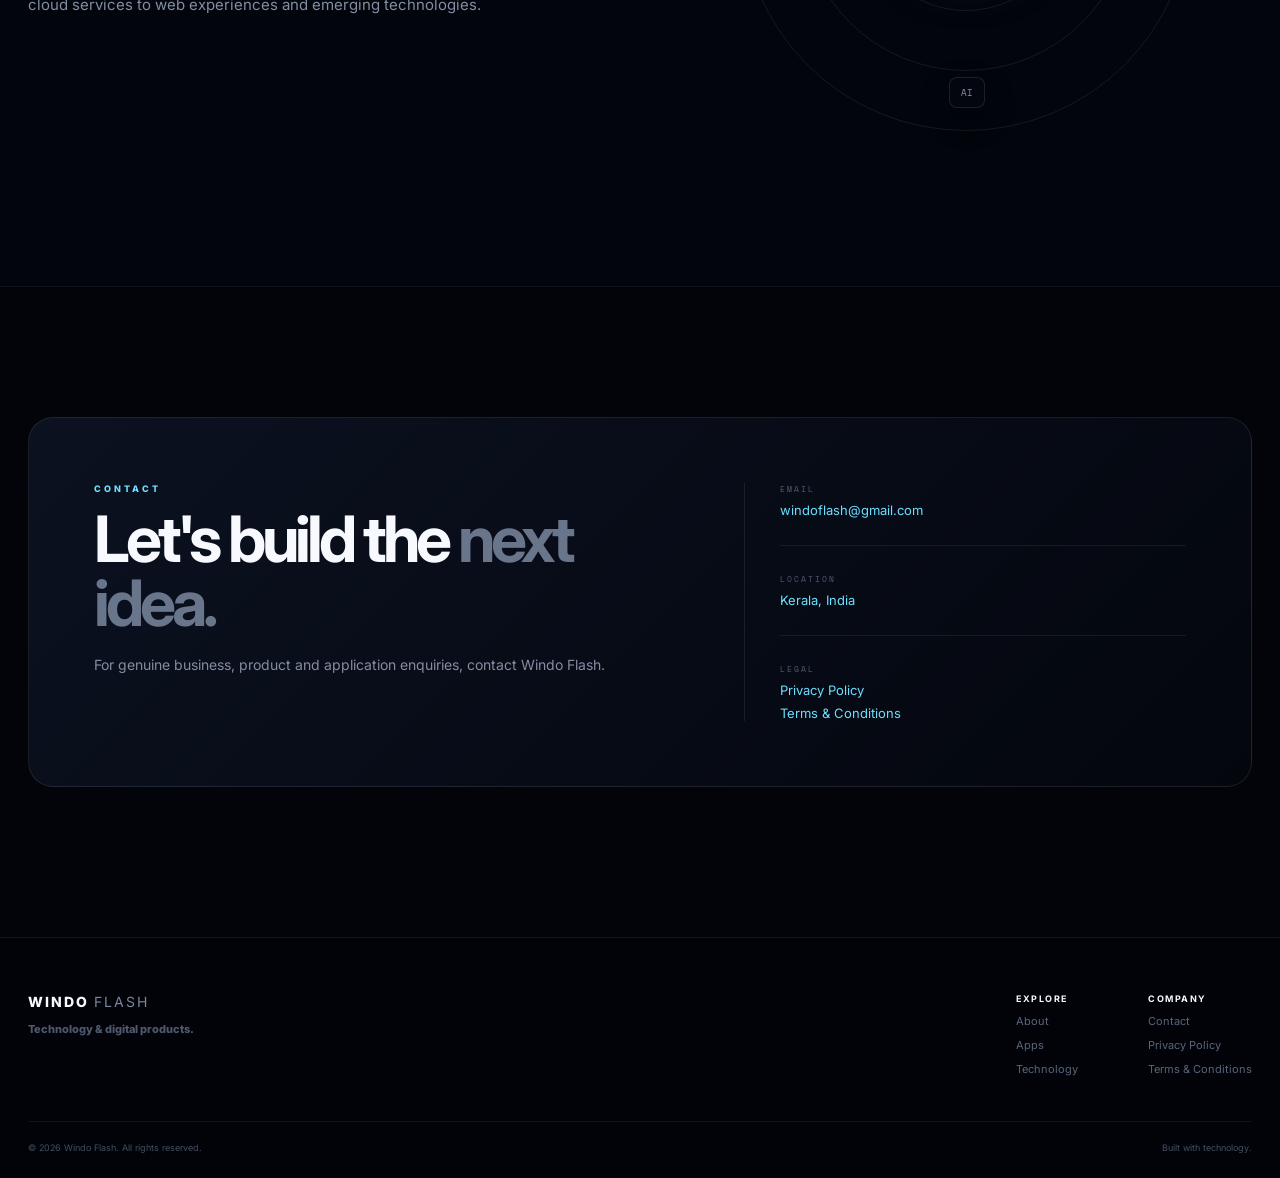
==== commit 2f4d323f: "Update index.html" ====
--- a/index.html
+++ b/index.html
@@ -1831,10 +1831,10 @@
 
 <h3>
 
-Islamic Quiz 2026
+Islamic Quiz 2026 - Deen Pulse
 
 <span>
-Deen Pulse
+Windo Flash
 </span>
 
 </h3>
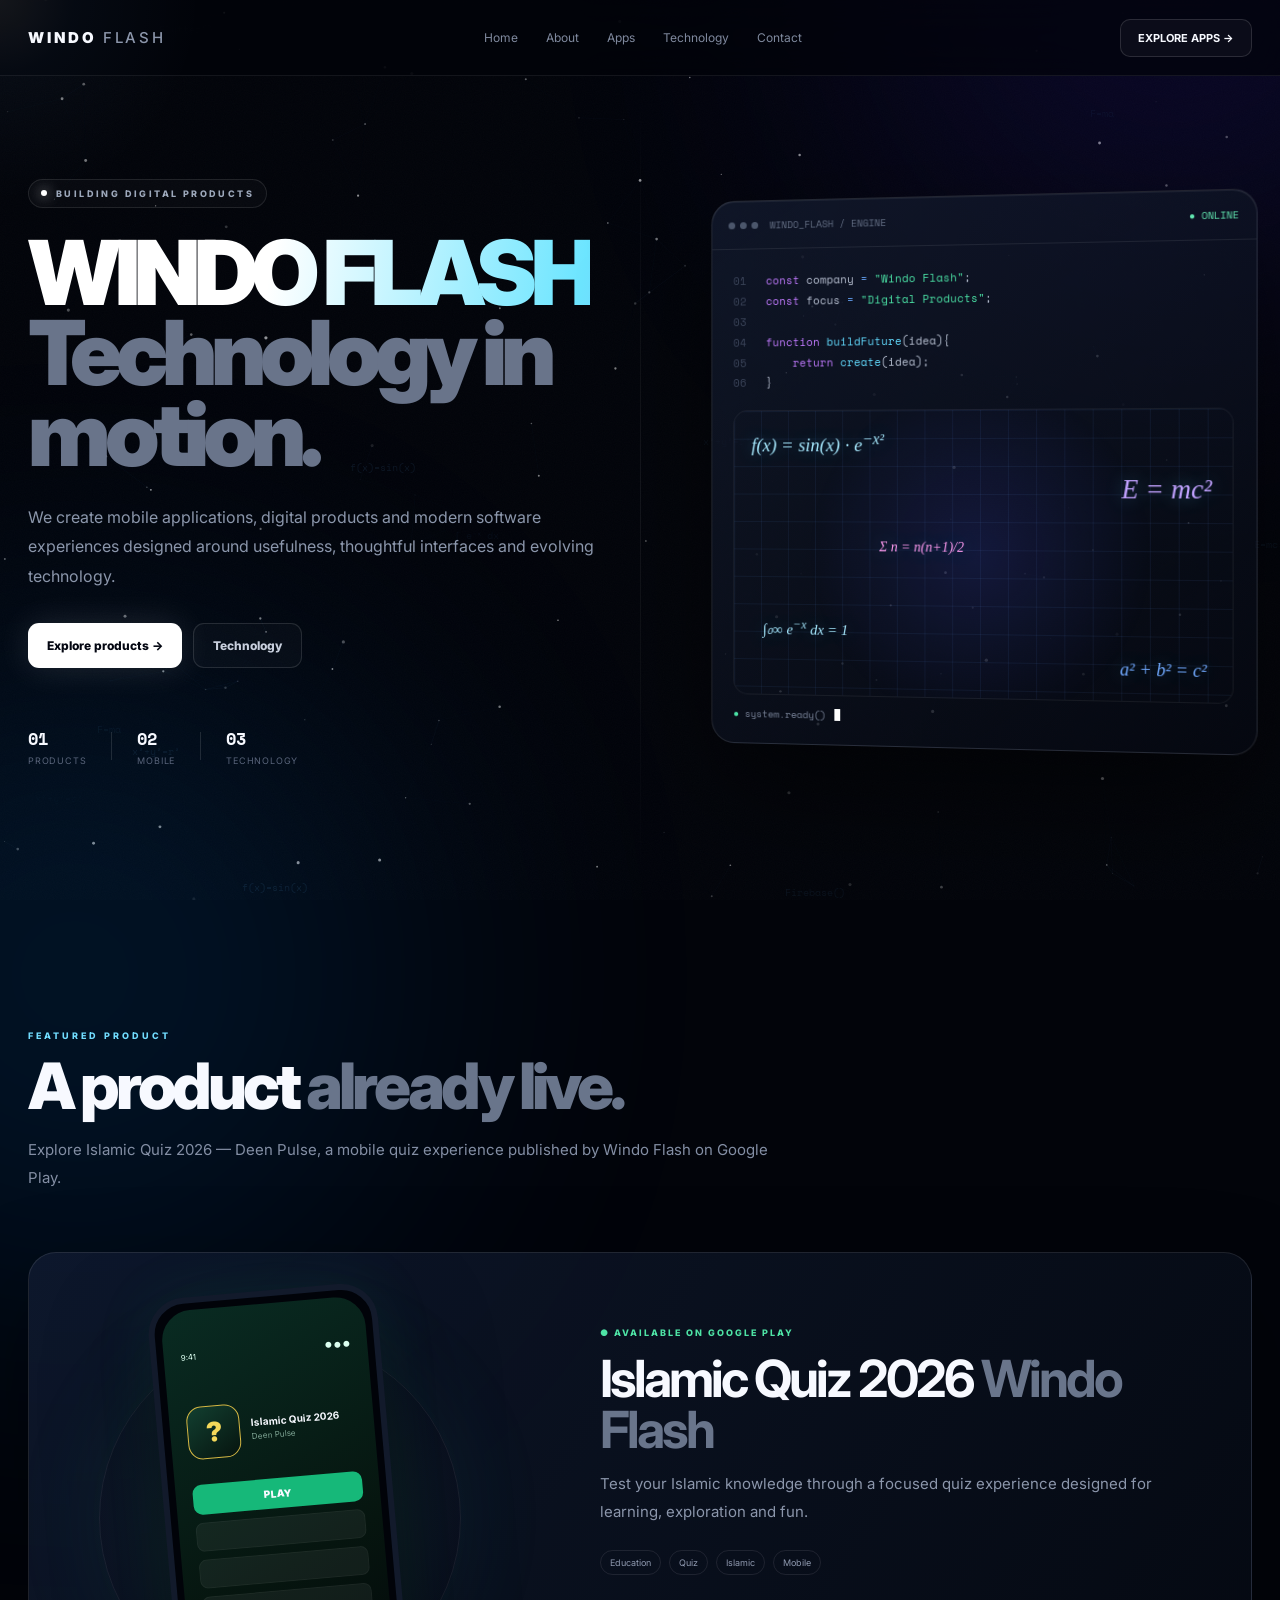
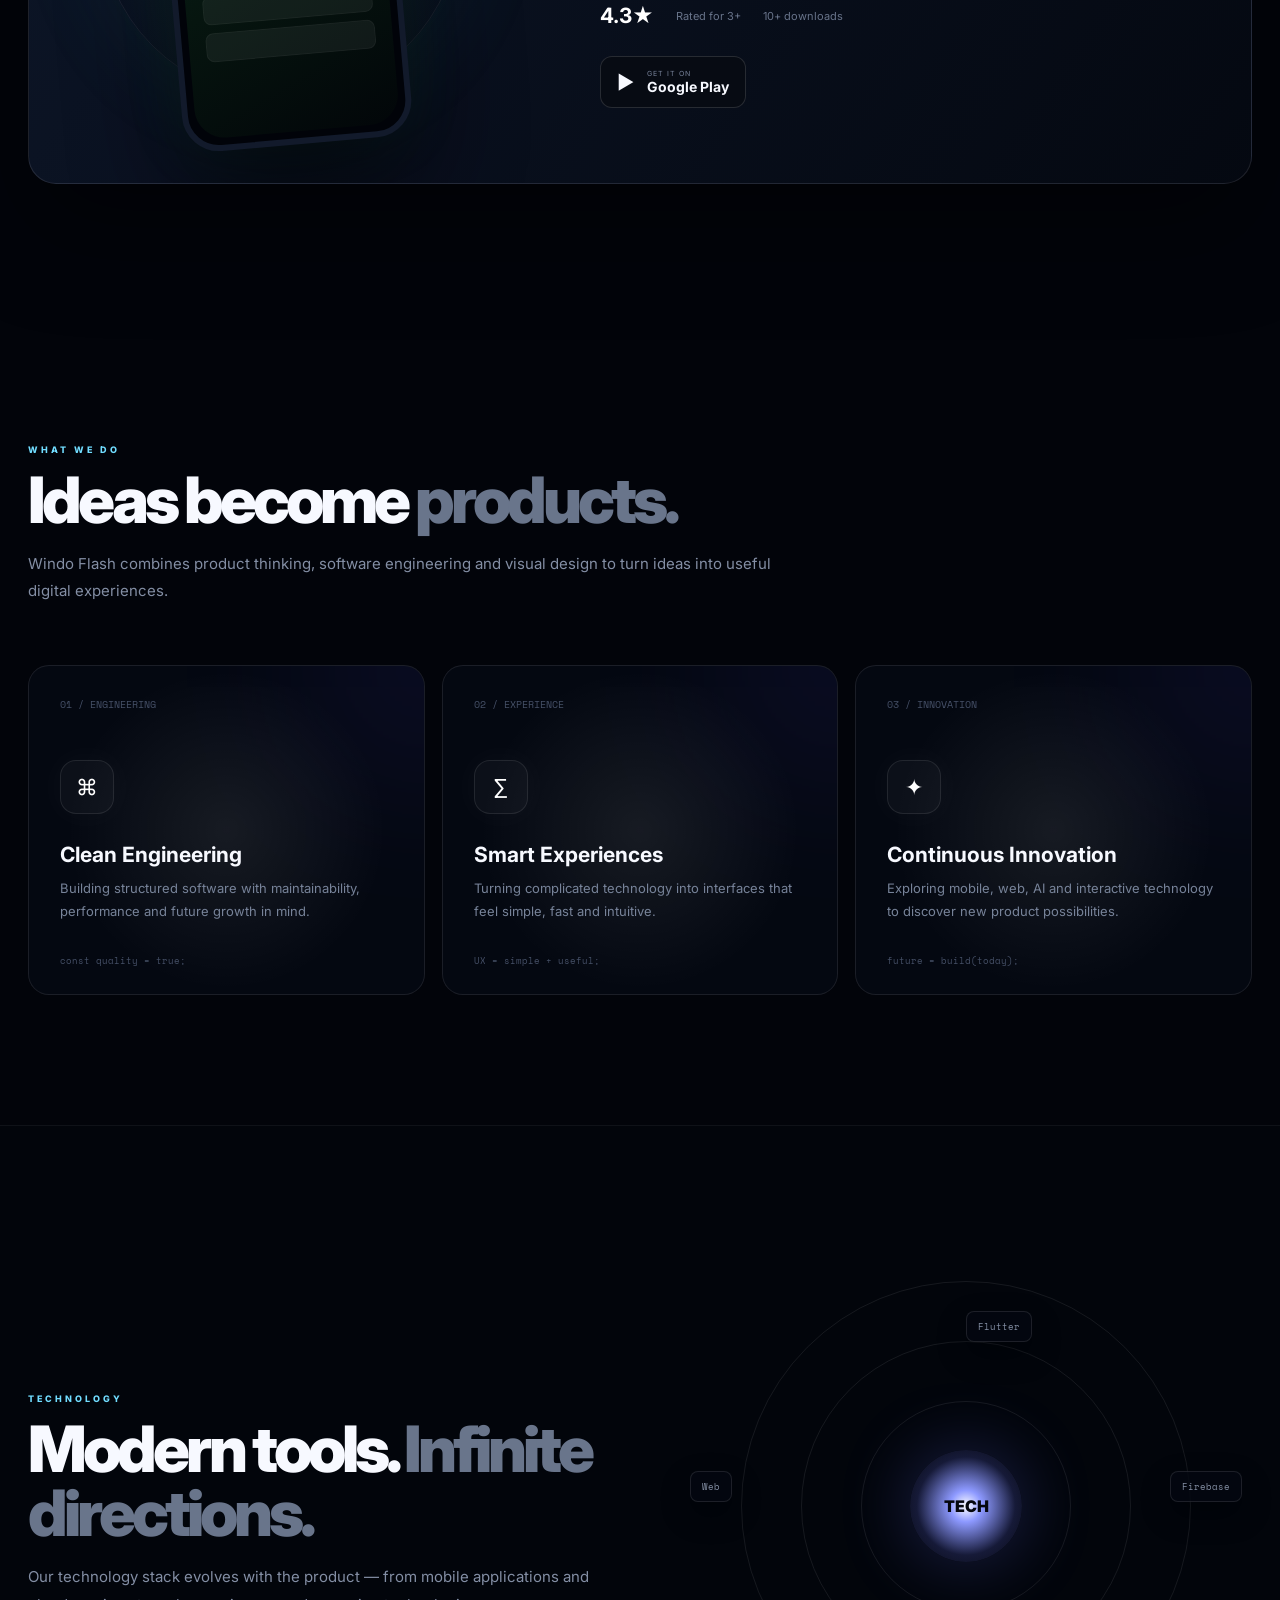
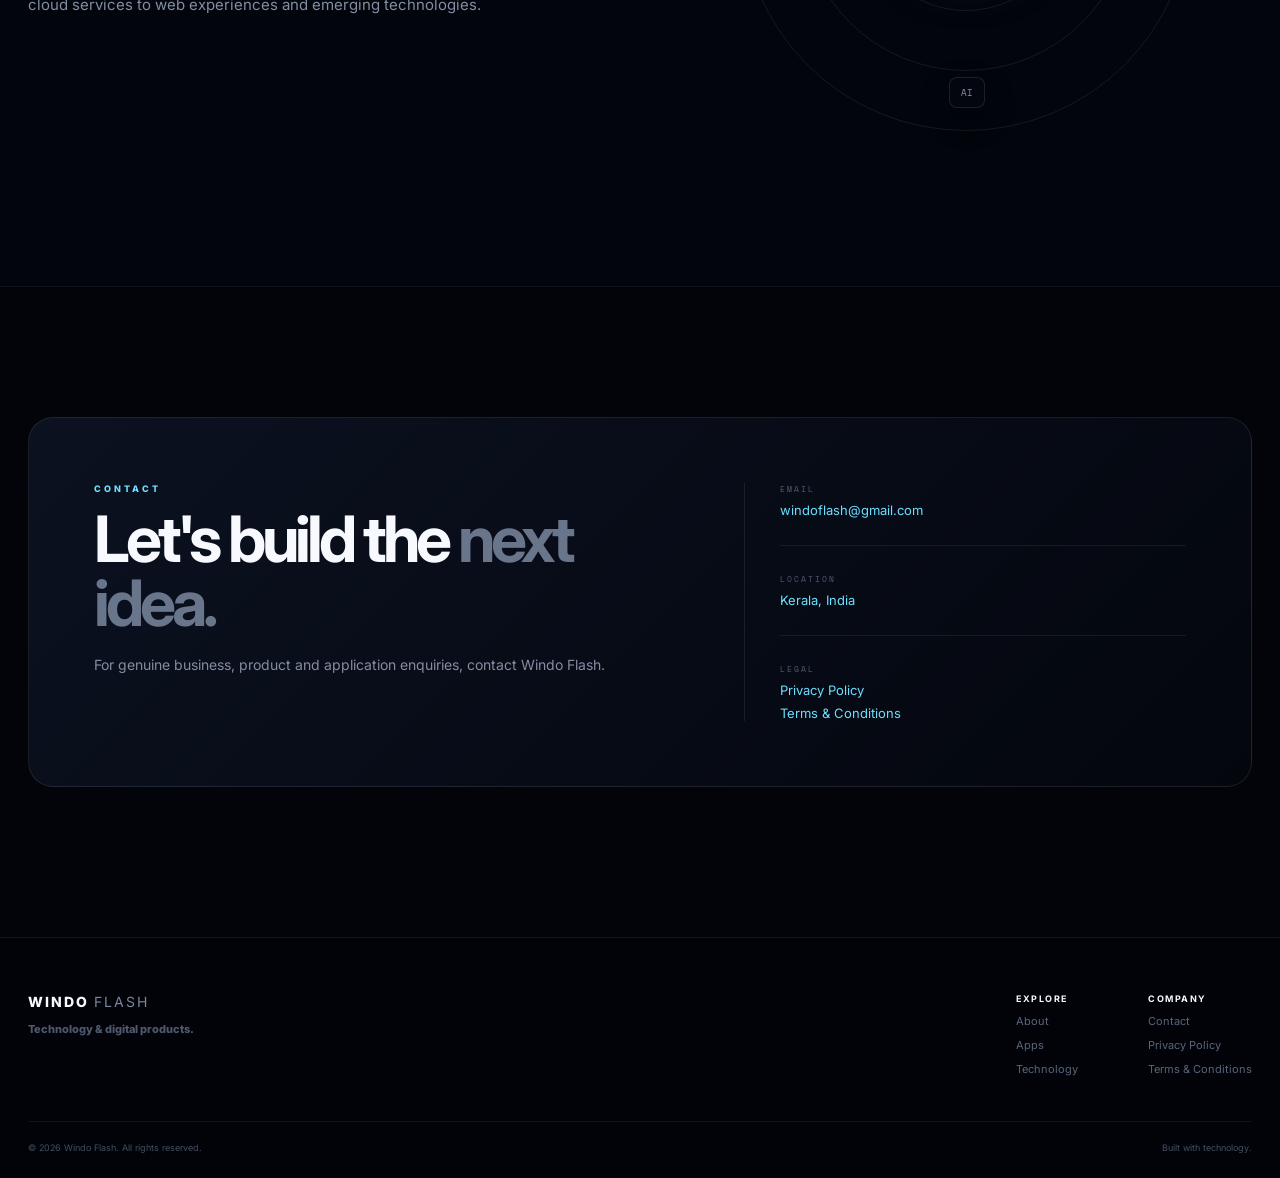
==== commit c6cc77ab: "Update index.html" ====
--- a/index.html
+++ b/index.html
@@ -1831,7 +1831,7 @@
 
 <h3>
 
-Islamic Quiz 2026 - Deen Pulse
+Islamic Quiz 2026
 
 <span>
 Windo Flash
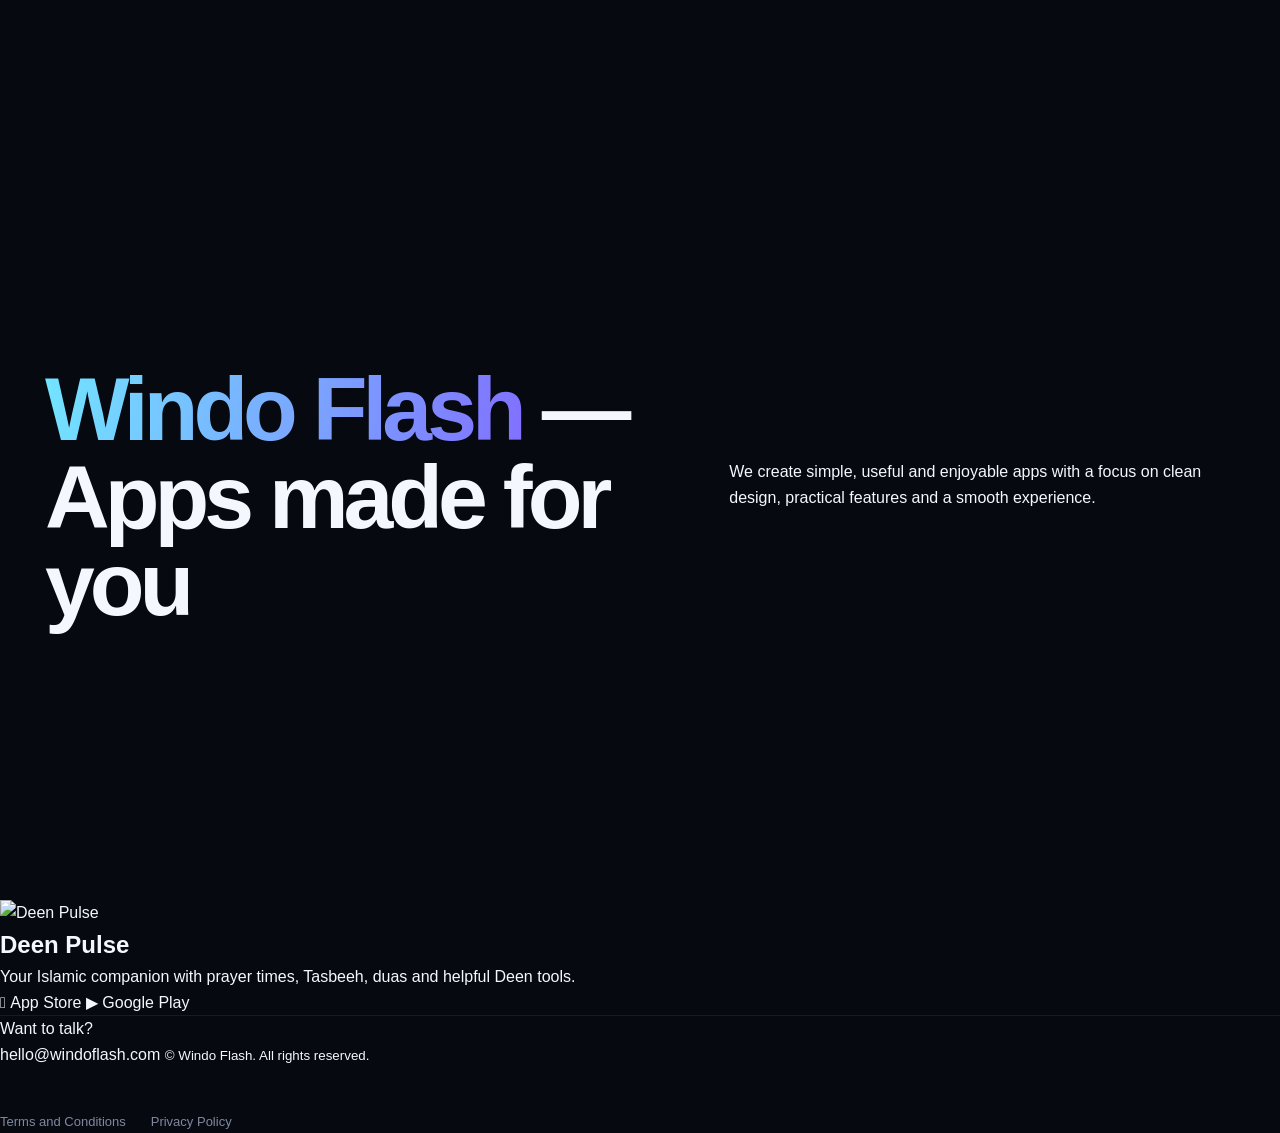
==== commit 89f817c6: "Update fmt.Println message from 'Hello' to 'Goodbye'" ====
--- a/index.html
+++ b/index.html
@@ -1,3048 +1,124 @@
 <!DOCTYPE html>
 <html lang="en">
 <head>
-<meta charset="UTF-8">
-<meta name="viewport" content="width=device-width,initial-scale=1.0">
+  <meta charset="UTF-8">
+  <meta name="viewport" content="width=device-width, initial-scale=1.0">
 
-<title>Windo Flash — Technology & Digital Products</title>
+  <meta
+    name="description"
+    content="Windo Flash — Deen Pulse, your Islamic companion."
+  >
 
-<meta name="description"
-content="Windo Flash creates mobile applications, digital products and modern technology experiences.">
+  <meta name="theme-color" content="#101010">
 
-<style>
-@import url('https://fonts.googleapis.com/css2?family=Inter:wght@400;500;600;700;800;900&family=Space+Mono:wght@400;700&display=swap');
+  <title>Windo Flash — Deen Pulse</title>
 
-:root{
-    --bg:#02040a;
-    --panel:rgba(9,13,25,.62);
-    --panel2:rgba(14,20,37,.72);
-    --white:#f7f9ff;
-    --muted:#8993aa;
-    --dim:#505a70;
-    --line:rgba(255,255,255,.095);
-    --blue:#55a7ff;
-    --cyan:#65eaff;
-    --violet:#8c6cff;
-    --green:#50e6ae;
-}
-
-*{
-    box-sizing:border-box;
-    margin:0;
-    padding:0;
-}
-
-html{
-    scroll-behavior:smooth;
-}
-
-body{
-    background:var(--bg);
-    color:var(--white);
-    font-family:Inter,Arial,sans-serif;
-    overflow-x:hidden;
-}
-
-a{
-    color:inherit;
-    text-decoration:none;
-}
-
-/* =====================================================
-   LIVE BACKGROUND
-===================================================== */
-
-#world{
-    position:fixed;
-    inset:0;
-    width:100%;
-    height:100%;
-    z-index:-20;
-    background:#02040a;
-}
-
-.noise{
-    position:fixed;
-    inset:0;
-    pointer-events:none;
-    z-index:-10;
-    opacity:.025;
-    background-image:url("data:image/svg+xml,%3Csvg xmlns='http://www.w3.org/2000/svg' width='180' height='180'%3E%3Cfilter id='n'%3E%3CfeTurbulence type='fractalNoise' baseFrequency='.9' numOctaves='3' stitchTiles='stitch'/%3E%3C/filter%3E%3Crect width='100%25' height='100%25' filter='url(%23n)'/%3E%3C/svg%3E");
-}
-
-.ambient{
-    position:fixed;
-    width:650px;
-    height:650px;
-    border-radius:50%;
-    filter:blur(150px);
-    pointer-events:none;
-    z-index:-15;
-    opacity:.13;
-}
-
-.ambient.a{
-    background:#4b28ff;
-    top:-350px;
-    right:-220px;
-    animation:ambientA 14s ease-in-out infinite alternate;
-}
-
-.ambient.b{
-    background:#008cff;
-    bottom:-400px;
-    left:-250px;
-    animation:ambientB 18s ease-in-out infinite alternate;
-}
-
-@keyframes ambientA{
-    to{transform:translate(-130px,190px) scale(1.2)}
-}
-
-@keyframes ambientB{
-    to{transform:translate(160px,-120px) scale(1.15)}
-}
-
-/* Mouse spotlight */
-.mouse-light{
-    position:fixed;
-    width:420px;
-    height:420px;
-    border-radius:50%;
-    pointer-events:none;
-    z-index:60;
-    transform:translate(-50%,-50%);
-    background:radial-gradient(
-        circle,
-        rgba(255,255,255,.075) 0,
-        rgba(120,190,255,.035) 25%,
-        transparent 68%
-    );
-    mix-blend-mode:screen;
-}
-
-/* =====================================================
-   NAVIGATION
-===================================================== */
-
-.navbar{
-    position:fixed;
-    top:0;
-    left:0;
-    width:100%;
-    height:76px;
-    z-index:50;
-    background:rgba(2,4,10,.68);
-    border-bottom:1px solid rgba(255,255,255,.07);
-    backdrop-filter:blur(24px);
-}
-
-.nav-inner{
-    max-width:1320px;
-    height:100%;
-    margin:auto;
-    padding:0 28px;
-    display:flex;
-    align-items:center;
-    justify-content:space-between;
-}
-
-.wordmark{
-    font-size:15px;
-    font-weight:900;
-    letter-spacing:2.8px;
-    white-space:nowrap;
-}
-
-.wordmark span{
-    color:#8b95aa;
-    font-weight:500;
-}
-
-.nav-links{
-    display:flex;
-    align-items:center;
-    gap:28px;
-}
-
-.nav-links a{
-    color:#7f899e;
-    font-size:12px;
-    transition:.25s;
-}
-
-.nav-links a:hover{
-    color:#fff;
-}
-
-.nav-action{
-    padding:11px 17px;
-    border:1px solid rgba(255,255,255,.13);
-    border-radius:10px;
-    background:rgba(255,255,255,.035);
-    font-size:11px;
-    font-weight:700;
-    transition:.25s;
-}
-
-.nav-action:hover{
-    background:#fff;
-    color:#030611;
-    transform:translateY(-2px);
-}
-
-.menu{
-    display:none;
-    background:none;
-    border:0;
-    color:#fff;
-    font-size:24px;
-}
-
-/* =====================================================
-   HERO
-===================================================== */
-
-.hero{
-    min-height:100vh;
-    max-width:1320px;
-    margin:auto;
-    padding:145px 28px 100px;
-    display:grid;
-    grid-template-columns:1.05fr .95fr;
-    align-items:center;
-    gap:70px;
-    position:relative;
-}
-
-.hero:before{
-    content:"";
-    position:absolute;
-    top:76px;
-    bottom:0;
-    left:50%;
-    width:1px;
-    background:linear-gradient(
-        transparent,
-        rgba(255,255,255,.07),
-        transparent
-    );
-}
-
-.hero-copy{
-    position:relative;
-    z-index:2;
-}
-
-.eyebrow{
-    display:inline-flex;
-    align-items:center;
-    gap:9px;
-    padding:8px 12px;
-    border:1px solid rgba(255,255,255,.1);
-    border-radius:100px;
-    background:rgba(255,255,255,.025);
-    color:#9da8bb;
-    font-size:9px;
-    letter-spacing:2.4px;
-    font-weight:800;
-}
-
-.live-dot{
-    width:6px;
-    height:6px;
-    border-radius:50%;
-    background:#fff;
-    box-shadow:0 0 14px #fff;
-    animation:livePulse 1.5s infinite;
-}
-
-@keyframes livePulse{
-    50%{
-        opacity:.25;
-        transform:scale(.6);
-    }
-}
-
-.hero h1{
-    margin-top:25px;
-    font-size:clamp(55px,7vw,102px);
-    line-height:.9;
-    letter-spacing:-6px;
-    font-weight:900;
-}
-
-.hero h1 .sub{
-    display:block;
-    color:#69748a;
-}
-
-.hero h1 .shine{
-    background:linear-gradient(
-        100deg,
-        #fff 0%,
-        #fff 20%,
-        #6ce5ff 45%,
-        #9275ff 72%,
-        #fff 100%
-    );
-    background-size:220% auto;
-    -webkit-background-clip:text;
-    background-clip:text;
-    color:transparent;
-    animation:shine 7s linear infinite;
-}
-
-@keyframes shine{
-    to{background-position:220% center}
-}
-
-.hero-description{
-    max-width:650px;
-    margin-top:28px;
-    color:#8b96ab;
-    font-size:16px;
-    line-height:1.85;
-}
-
-.hero-buttons{
-    display:flex;
-    gap:11px;
-    margin-top:32px;
-}
-
-.btn{
-    display:inline-flex;
-    align-items:center;
-    gap:10px;
-    padding:14px 19px;
-    border-radius:11px;
-    font-size:12px;
-    font-weight:800;
-    transition:.3s;
-}
-
-.btn-main{
-    color:#030611;
-    background:#fff;
-    box-shadow:0 0 35px rgba(255,255,255,.12);
-}
-
-.btn-main:hover{
-    transform:translateY(-3px);
-    box-shadow:0 15px 50px rgba(255,255,255,.18);
-}
-
-.btn-outline{
-    border:1px solid rgba(255,255,255,.12);
-    background:rgba(255,255,255,.025);
-    color:#c8cfdd;
-}
-
-.btn-outline:hover{
-    border-color:rgba(255,255,255,.35);
-}
-
-.hero-stats{
-    display:flex;
-    align-items:center;
-    gap:25px;
-    margin-top:58px;
-}
-
-.hero-stat strong{
-    display:block;
-    font-family:"Space Mono",monospace;
-    font-size:17px;
-}
-
-.hero-stat span{
-    display:block;
-    margin-top:4px;
-    color:#59647a;
-    font-size:9px;
-    letter-spacing:.8px;
-}
-
-.stat-line{
-    width:1px;
-    height:28px;
-    background:rgba(255,255,255,.12);
-}
-
-/* =====================================================
-   PREMIUM DATA PANEL
-===================================================== */
-
-.lab{
-    position:relative;
-    z-index:2;
-}
-
-.lab-card{
-    position:relative;
-    border:1px solid rgba(255,255,255,.11);
-    border-radius:24px;
-    overflow:hidden;
-    background:
-        linear-gradient(
-            145deg,
-            rgba(19,27,47,.75),
-            rgba(5,8,17,.72)
-        );
-    box-shadow:
-        0 50px 120px rgba(0,0,0,.55),
-        inset 0 1px 0 rgba(255,255,255,.06);
-    transform:perspective(1000px) rotateY(-5deg);
-    transition:transform .5s ease;
-}
-
-.lab-card:hover{
-    transform:perspective(1000px) rotateY(0deg) translateY(-5px);
-}
-
-.lab-header{
-    height:49px;
-    padding:0 17px;
-    border-bottom:1px solid rgba(255,255,255,.08);
-    display:flex;
-    align-items:center;
-    gap:12px;
-    font:10px "Space Mono";
-    color:#626d82;
-}
-
-.dots{
-    display:flex;
-    gap:5px;
-}
-
-.dots i{
-    width:7px;
-    height:7px;
-    border-radius:50%;
-    background:#4b566b;
-}
-
-.lab-status{
-    margin-left:auto;
-    color:#62e7b1;
-}
-
-.lab-body{
-    padding:22px;
-}
-
-.code{
-    font:11px/1.9 "Space Mono",monospace;
-    color:#b9c2d3;
-}
-
-.code .n{
-    display:inline-block;
-    width:27px;
-    color:#394358;
-}
-
-.p{
-    color:#c17aff;
-}
-
-.c{
-    color:#62dcff;
-}
-
-.g{
-    color:#4be3a6;
-}
-
-.b{
-    color:#69a9ff;
-}
-
-/* mathematical matrix */
-
-.matrix{
-    position:relative;
-    height:290px;
-    margin-top:17px;
-    border:1px solid rgba(255,255,255,.065);
-    border-radius:15px;
-    overflow:hidden;
-    background:
-        radial-gradient(
-            circle at 50% 50%,
-            rgba(78,88,255,.15),
-            transparent 60%
-        );
-}
-
-.matrix-grid{
-    position:absolute;
-    inset:0;
-    background-image:
-        linear-gradient(
-            rgba(100,160,255,.07) 1px,
-            transparent 1px
-        ),
-        linear-gradient(
-            90deg,
-            rgba(100,160,255,.07) 1px,
-            transparent 1px
-        );
-    background-size:28px 28px;
-    animation:gridScroll 8s linear infinite;
-}
-
-@keyframes gridScroll{
-    to{
-        background-position:28px 28px;
-    }
-}
-
-.equation{
-    position:absolute;
-    font-family:Georgia,serif;
-    font-style:italic;
-    color:#a7eaff;
-    text-shadow:0 0 18px rgba(100,220,255,.4);
-    animation:equationFloat 5s ease-in-out infinite alternate;
-}
-
-.eq1{
-    left:18px;
-    top:20px;
-    font-size:19px;
-}
-
-.eq2{
-    right:20px;
-    top:64px;
-    font-size:27px;
-    color:#c1a1ff;
-    animation-delay:-2s;
-}
-
-.eq3{
-    left:30px;
-    bottom:57px;
-    font-size:15px;
-    animation-delay:-1s;
-}
-
-.eq4{
-    right:25px;
-    bottom:20px;
-    color:#70a9ff;
-    font-size:18px;
-    animation-delay:-3s;
-}
-
-.eq5{
-    left:30%;
-    top:130px;
-    color:#ff9af0;
-    font-size:14px;
-    animation-delay:-4s;
-}
-
-@keyframes equationFloat{
-    to{
-        transform:translate(8px,-7px);
-    }
-}
-
-.graph{
-    position:absolute;
-    left:19%;
-    right:13%;
-    top:75px;
-    height:120px;
-}
-
-.graph svg{
-    width:100%;
-    height:100%;
-}
-
-.graph path{
-    fill:none;
-    stroke:#fff;
-    stroke-width:1.5;
-    opacity:.8;
-    filter:drop-shadow(0 0 7px rgba(255,255,255,.6));
-    stroke-dasharray:700;
-    stroke-dashoffset:700;
-    animation:drawGraph 4s ease-in-out infinite alternate;
-}
-
-@keyframes drawGraph{
-    to{
-        stroke-dashoffset:0;
-    }
-}
-
-.terminal{
-    margin-top:12px;
-    font:10px "Space Mono";
-    color:#788398;
-}
-
-.cursor-block{
-    display:inline-block;
-    width:6px;
-    height:12px;
-    margin-left:3px;
-    background:#fff;
-    vertical-align:-2px;
-    animation:blink .8s steps(2) infinite;
-}
-
-@keyframes blink{
-    50%{opacity:0}
-}
-
-/* =====================================================
-   SECTION SYSTEM
-===================================================== */
-
-.section{
-    max-width:1320px;
-    margin:auto;
-    padding:130px 28px;
-}
-
-.label{
-    color:#71ddff;
-    font-size:9px;
-    font-weight:800;
-    letter-spacing:3px;
-}
-
-.section-title{
-    margin-top:13px;
-    font-size:clamp(42px,5vw,72px);
-    line-height:1;
-    letter-spacing:-4px;
-    font-weight:850;
-}
-
-.section-title span{
-    color:#69758b;
-}
-
-.section-description{
-    max-width:750px;
-    margin-top:18px;
-    color:#838ea4;
-    font-size:15px;
-    line-height:1.85;
-}
-
-/* =====================================================
-   APP
-===================================================== */
-
-.app-card{
-    margin-top:60px;
-    display:grid;
-    grid-template-columns:.82fr 1.18fr;
-    border:1px solid rgba(255,255,255,.1);
-    border-radius:28px;
-    overflow:hidden;
-    background:
-        linear-gradient(
-            125deg,
-            rgba(17,28,51,.75),
-            rgba(6,10,20,.75)
-        );
-    box-shadow:0 45px 100px rgba(0,0,0,.4);
-}
-
-.app-visual{
-    min-height:530px;
-    display:grid;
-    place-items:center;
-    position:relative;
-    background:
-        radial-gradient(
-            circle,
-            rgba(72,225,180,.12),
-            transparent 52%
-        );
-}
-
-.app-visual:before{
-    content:"";
-    position:absolute;
-    width:360px;
-    height:360px;
-    border-radius:50%;
-    border:1px solid rgba(255,255,255,.07);
-    box-shadow:
-        0 0 100px rgba(50,220,180,.08);
-    animation:orbitGlow 7s linear infinite;
-}
-
-@keyframes orbitGlow{
-    to{
-        transform:rotate(360deg);
-    }
-}
-
-.phone{
-    width:230px;
-    height:455px;
-    padding:7px;
-    border:6px solid #121a2b;
-    border-radius:37px;
-    background:#010309;
-    position:relative;
-    z-index:2;
-    box-shadow:
-        0 45px 100px rgba(0,0,0,.65),
-        0 0 60px rgba(45,210,160,.1);
-    transform:rotate(-5deg);
-    animation:phoneFloat 5s ease-in-out infinite;
-}
-
-@keyframes phoneFloat{
-    50%{
-        transform:rotate(-1deg) translateY(-10px);
-    }
-}
-
-.phone-screen{
-    height:100%;
-    padding:42px 17px 20px;
-    border-radius:30px;
-    overflow:hidden;
-    background:
-        linear-gradient(
-            155deg,
-            #092b22,
-            #06150f 60%,
-            #020609
-        );
-}
-
-.phone-time{
-    display:flex;
-    justify-content:space-between;
-    color:#dcfff0;
-    font-size:8px;
-}
-
-.app-brand{
-    margin-top:45px;
-    display:flex;
-    align-items:center;
-    gap:11px;
-}
-
-.app-icon{
-    width:53px;
-    height:53px;
-    border-radius:15px;
-    display:grid;
-    place-items:center;
-    border:1px solid #d4b743;
-    background:linear-gradient(145deg,#123f30,#06140f);
-    color:#f4d85a;
-    font-size:27px;
-    font-weight:900;
-}
-
-.app-name b,
-.app-name small{
-    display:block;
-}
-
-.app-name b{
-    font-size:10px;
-}
-
-.app-name small{
-    margin-top:3px;
-    color:#7fa594;
-    font-size:8px;
-}
-
-.play-screen{
-    margin-top:25px;
-    padding:9px;
-    border-radius:9px;
-    background:#16b879;
-    text-align:center;
-    font-size:10px;
-    font-weight:900;
-}
-
-.quiz-bar{
-    height:29px;
-    margin-top:8px;
-    border-radius:8px;
-    background:rgba(255,255,255,.055);
-    border:1px solid rgba(255,255,255,.04);
-}
-
-.app-info{
-    padding:70px;
-    display:flex;
-    flex-direction:column;
-    justify-content:center;
-}
-
-.live-label{
-    color:#4ee3a5;
-    font-size:9px;
-    font-weight:800;
-    letter-spacing:2px;
-}
-
-.app-info h3{
-    margin:15px 0;
-    font-size:clamp(38px,4vw,58px);
-    line-height:1;
-    letter-spacing:-3px;
-}
-
-.app-info h3 span{
-    color:#69758b;
-}
-
-.app-info p{
-    max-width:600px;
-    color:#8b96ab;
-    font-size:15px;
-    line-height:1.85;
-}
-
-.tags{
-    display:flex;
-    flex-wrap:wrap;
-    gap:8px;
-    margin-top:25px;
-}
-
-.tags span{
-    padding:6px 9px;
-    border:1px solid rgba(255,255,255,.09);
-    border-radius:100px;
-    color:#8f9ab0;
-    font-size:9px;
-}
-
-.rating{
-    display:flex;
-    gap:22px;
-    align-items:center;
-    margin:28px 0;
-    color:#68748a;
-    font-size:11px;
-}
-
-.rating strong{
-    color:#fff;
-    font-size:21px;
-}
-
-.play-store{
-    width:max-content;
-    display:flex;
-    align-items:center;
-    gap:13px;
-    padding:12px 16px;
-    border:1px solid rgba(255,255,255,.13);
-    border-radius:12px;
-    background:#070b13;
-    transition:.3s;
-}
-
-.play-store:hover{
-    transform:translateY(-3px);
-    background:#fff;
-    color:#030611;
-}
-
-.play-icon{
-    font-size:19px;
-}
-
-.play-store small,
-.play-store b{
-    display:block;
-}
-
-.play-store small{
-    font-size:7px;
-    letter-spacing:1px;
-    color:#778299;
-}
-
-.play-store:hover small{
-    color:#69758a;
-}
-
-.play-store b{
-    font-size:14px;
-}
-
-/* =====================================================
-   PREMIUM CARDS
-===================================================== */
-
-.cards{
-    display:grid;
-    grid-template-columns:repeat(3,1fr);
-    gap:17px;
-    margin-top:60px;
-}
-
-.card{
-    position:relative;
-    min-height:330px;
-    padding:31px;
-    overflow:hidden;
-    border:1px solid rgba(255,255,255,.09);
-    border-radius:21px;
-    background:
-        radial-gradient(
-            400px circle at var(--mx,50%) var(--my,50%),
-            rgba(255,255,255,.075),
-            transparent 40%
-        ),
-        rgba(8,12,23,.62);
-    transition:
-        transform .15s ease,
-        border-color .25s;
-    transform-style:preserve-3d;
-}
-
-.card:after{
-    content:"";
-    position:absolute;
-    width:180px;
-    height:180px;
-    right:-90px;
-    top:-90px;
-    background:#5d48ff;
-    filter:blur(90px);
-    opacity:.12;
-}
-
-.card:hover{
-    border-color:rgba(255,255,255,.22);
-}
-
-.card-number{
-    font:10px "Space Mono";
-    color:#465168;
-}
-
-.card-icon{
-    width:54px;
-    height:54px;
-    margin-top:48px;
-    border-radius:16px;
-    display:grid;
-    place-items:center;
-    border:1px solid rgba(255,255,255,.09);
-    background:rgba(255,255,255,.035);
-    color:#fff;
-    font-size:22px;
-    box-shadow:0 0 35px rgba(255,255,255,.04);
-}
-
-.card h3{
-    margin-top:28px;
-    font-size:21px;
-}
-
-.card p{
-    margin-top:10px;
-    color:#778399;
-    font-size:13px;
-    line-height:1.8;
-}
-
-.card-code{
-    position:absolute;
-    left:31px;
-    bottom:27px;
-    color:#465168;
-    font:9px "Space Mono";
-}
-
-/* =====================================================
-   TECHNOLOGY
-===================================================== */
-
-.tech{
-    border-top:1px solid rgba(255,255,255,.05);
-    border-bottom:1px solid rgba(255,255,255,.05);
-    background:rgba(4,7,15,.45);
-}
-
-.tech-layout{
-    display:grid;
-    grid-template-columns:1fr 1fr;
-    align-items:center;
-    gap:80px;
-}
-
-.orbit{
-    height:500px;
-    position:relative;
-    display:grid;
-    place-items:center;
-}
-
-.ring{
-    position:absolute;
-    border:1px solid rgba(255,255,255,.08);
-    border-radius:50%;
-    animation:spin 20s linear infinite;
-}
-
-.ring.one{
-    width:210px;
-    height:210px;
-}
-
-.ring.two{
-    width:330px;
-    height:330px;
-    animation-duration:28s;
-    animation-direction:reverse;
-}
-
-.ring.three{
-    width:450px;
-    height:450px;
-    animation-duration:38s;
-}
-
-@keyframes spin{
-    to{
-        transform:rotate(360deg);
-    }
-}
-
-.core{
-    width:112px;
-    height:112px;
-    display:grid;
-    place-items:center;
-    border-radius:50%;
-    background:
-        radial-gradient(
-            circle,
-            #fff,
-            #8d99ff 20%,
-            #161a38 62%,
-            #05070e
-        );
-    color:#05070e;
-    font-weight:900;
-    box-shadow:
-        0 0 70px rgba(110,120,255,.25);
-    z-index:2;
-}
-
-.node{
-    position:absolute;
-    padding:8px 11px;
-    border:1px solid rgba(255,255,255,.1);
-    border-radius:8px;
-    background:rgba(4,8,17,.8);
-    color:#8792a8;
-    font:9px "Space Mono";
-    box-shadow:0 12px 30px rgba(0,0,0,.3);
-}
-
-.node.flutter{
-    top:55px;
-    left:50%;
-}
-
-.node.firebase{
-    right:10px;
-    top:43%;
-}
-
-.node.ai{
-    bottom:48px;
-    left:47%;
-}
-
-.node.web{
-    left:10px;
-    top:43%;
-}
-
-/* =====================================================
-   CONTACT
-===================================================== */
-
-.contact{
-    padding-bottom:150px;
-}
-
-.contact-box{
-    display:grid;
-    grid-template-columns:1fr .75fr;
-    gap:60px;
-    padding:65px;
-    border:1px solid rgba(255,255,255,.09);
-    border-radius:25px;
-    background:
-        linear-gradient(
-            135deg,
-            rgba(17,24,43,.68),
-            rgba(5,8,16,.65)
-        );
-}
-
-.contact-title{
-    margin-top:13px;
-    font-size:clamp(42px,5vw,68px);
-    line-height:1;
-    letter-spacing:-4px;
-}
-
-.contact-title span{
-    color:#69758b;
-}
-
-.contact-text{
-    margin-top:17px;
-    color:#838ea3;
-    line-height:1.8;
-    font-size:14px;
-}
-
-.contact-details{
-    border-left:1px solid rgba(255,255,255,.08);
-    padding-left:35px;
-}
-
-.contact-item + .contact-item{
-    margin-top:27px;
-    padding-top:27px;
-    border-top:1px solid rgba(255,255,255,.07);
-}
-
-.contact-item small{
-    display:block;
-    color:#515d73;
-    font:8px "Space Mono";
-    letter-spacing:2px;
-}
-
-.contact-item a,
-.contact-item span{
-    display:block;
-    margin-top:7px;
-    color:#6bdfff;
-    font-size:13px;
-}
-
-/* =====================================================
-   FOOTER
-===================================================== */
-
-footer{
-    border-top:1px solid rgba(255,255,255,.07);
-    background:rgba(2,4,9,.8);
-}
-
-.footer{
-    max-width:1320px;
-    margin:auto;
-    padding:55px 28px 25px;
-}
-
-.footer-top{
-    display:flex;
-    justify-content:space-between;
-    gap:50px;
-}
-
-.footer-brand{
-    font-size:14px;
-    font-weight:800;
-    letter-spacing:2px;
-}
-
-.footer-brand span{
-    color:#7c879d;
-    font-weight:400;
-}
-
-.footer-brand p{
-    margin-top:12px;
-    color:#4e596e;
-    font-size:11px;
-    letter-spacing:0;
-}
-
-.footer-links{
-    display:flex;
-    gap:70px;
-}
-
-.footer-column{
-    display:flex;
-    flex-direction:column;
-    gap:10px;
-}
-
-.footer-column strong{
-    font-size:9px;
-    letter-spacing:1.5px;
-}
-
-.footer-column a{
-    color:#59657a;
-    font-size:11px;
-}
-
-.footer-column a:hover{
-    color:#fff;
-}
-
-.footer-bottom{
-    display:flex;
-    justify-content:space-between;
-    margin-top:45px;
-    padding-top:20px;
-    border-top:1px solid rgba(255,255,255,.06);
-    color:#444e61;
-    font-size:9px;
-}
-
-/* =====================================================
-   REVEAL
-===================================================== */
-
-.reveal{
-    opacity:0;
-    transform:translateY(28px);
-    transition:
-        opacity .9s ease,
-        transform .9s ease;
-}
-
-.reveal.visible{
-    opacity:1;
-    transform:none;
-}
-
-/* =====================================================
-   TOP
-===================================================== */
-
-.top{
-    position:fixed;
-    right:22px;
-    bottom:22px;
-    width:42px;
-    height:42px;
-    border:1px solid rgba(255,255,255,.15);
-    border-radius:50%;
-    background:rgba(7,10,18,.85);
-    color:#fff;
-    cursor:pointer;
-    opacity:0;
-    transform:translateY(10px);
-    transition:.3s;
-    z-index:40;
-}
-
-.top.show{
-    opacity:1;
-    transform:none;
-}
-
-/* =====================================================
-   MOBILE
-===================================================== */
-
-@media(max-width:980px){
-
-    .nav-links,
-    .nav-action{
-        display:none;
-    }
-
-    .menu{
-        display:block;
-    }
-
-    .nav-links.open{
-        display:flex;
-        position:absolute;
-        top:76px;
-        left:0;
-        right:0;
-        padding:25px;
-        flex-direction:column;
-        background:rgba(2,4,10,.97);
-        border-bottom:1px solid rgba(255,255,255,.08);
-    }
-
-    .hero{
-        grid-template-columns:1fr;
-        padding-top:125px;
-    }
-
-    .hero:before{
-        display:none;
-    }
-
-    .lab{
-        margin-top:25px;
-    }
-
-    .app-card{
-        grid-template-columns:1fr;
-    }
-
-    .app-info{
-        padding:50px 35px;
-    }
-
-    .cards{
-        grid-template-columns:1fr;
-    }
-
-    .tech-layout{
-        grid-template-columns:1fr;
-    }
-
-    .orbit{
-        order:-1;
-    }
-
-    .contact-box{
-        grid-template-columns:1fr;
-    }
-
-    .contact-details{
-        border-left:0;
-        border-top:1px solid rgba(255,255,255,.08);
-        padding:30px 0 0;
-    }
-}
-
-@media(max-width:600px){
-
-    .nav-inner,
-    .hero,
-    .section{
-        padding-left:18px;
-        padding-right:18px;
-    }
-
-    .hero h1{
-        font-size:52px;
-        letter-spacing:-4px;
-    }
-
-    .hero-buttons{
-        flex-direction:column;
-    }
-
-    .btn{
-        width:100%;
-        justify-content:center;
-    }
-
-    .hero-stats{
-        gap:13px;
-    }
-
-    .stat-line{
-        display:none;
-    }
-
-    .lab-body{
-        padding:15px;
-    }
-
-    .code{
-        font-size:9px;
-    }
-
-    .matrix{
-        height:230px;
-    }
-
-    .app-visual{
-        min-height:430px;
-    }
-
-    .ring.three{
-        width:340px;
-        height:340px;
-    }
-
-    .ring.two{
-        width:260px;
-        height:260px;
-    }
-
-    .ring.one{
-        width:180px;
-        height:180px;
-    }
-
-    .footer-top{
-        flex-direction:column;
-    }
-
-    .footer-links{
-        gap:45px;
-    }
-
-    .footer-bottom{
-        flex-direction:column;
-        gap:10px;
-    }
-
-    .mouse-light{
-        display:none;
-    }
-}
-
-</style>
+  <link rel="stylesheet" href="style.css">
 </head>
 
 <body>
 
-<canvas id="world"></canvas>
+  <main class="site">
 
-<div class="noise"></div>
+    <!-- HERO -->
+    <section class="hero">
 
-<div class="ambient a"></div>
-<div class="ambient b"></div>
+      <h1>
+        <span>Windo Flash</span> — Apps made for you
+      </h1>
 
-<div class="mouse-light" id="mouseLight"></div>
+      <p>
+        We create simple, useful and enjoyable apps with a focus on
+        clean design, practical features and a smooth experience.
+      </p>
+
+    </section>
 
 
-<!-- =====================================================
-     NAVIGATION
-===================================================== -->
+    <!-- APP -->
+    <section class="apps">
 
-<header class="navbar">
+      <article class="app-card">
 
-<div class="nav-inner">
+        <div class="app-image">
 
-<a href="index.html" class="wordmark">
+          <img
+            src="assets/deen-pulse.png"
+            alt="Deen Pulse"
+          >
 
-WINDO <span>FLASH</span>
-
-</a>
+        </div>
 
 
-<nav class="nav-links" id="navLinks">
+        <h2>Deen Pulse</h2>
 
-<a href="index.html">Home</a>
-
-<a href="about.html">About</a>
-
-<a href="index.html#apps">Apps</a>
-
-<a href="index.html#technology">Technology</a>
-
-<a href="contact.html">Contact</a>
-
-</nav>
+        <p>
+          Your Islamic companion with prayer times, Tasbeeh,
+          duas and helpful Deen tools.
+        </p>
 
 
-<a href="#apps" class="nav-action">
-EXPLORE APPS →
-</a>
+        <div class="store-buttons">
+
+          <!-- App Store -->
+          <a
+            class="store-button disabled"
+            href="#"
+          >
+            <span class="store-icon"></span>
+            App Store
+          </a>
 
 
-<button class="menu" id="menu">
-☰
-</button>
+          <!-- Google Play -->
+          <a
+            class="store-button"
+            href="https://play.google.com/"
+            target="_blank"
+            rel="noopener noreferrer"
+          >
+            <span class="play-icon">▶</span>
+            Google Play
+          </a>
 
-</div>
+        </div>
 
-</header>
+      </article>
+
+    </section>
 
 
-<!-- =====================================================
-     HERO
-===================================================== -->
+    <!-- FOOTER -->
+    <footer>
 
-<section class="hero" id="home">
+      <p>Want to talk?</p>
+
+      <a href="mailto:hello@windoflash.com">
+        hello@windoflash.com
+      </a>
+
+      <small>
+        © <span id="year"></span> Windo Flash. All rights reserved.
+      </small>
+
+      <div class="footer-links">
+
+        <a href="#">
+          Terms and Conditions
+        </a>
+
+        <a href="#">
+          Privacy Policy
+        </a>
+
+      </div>
+
+    </footer>
+
+  </main>
 
 
-<div class="hero-copy reveal">
-
-
-<div class="eyebrow">
-
-<span class="live-dot"></span>
-
-BUILDING DIGITAL PRODUCTS
-
-</div>
-
-
-<h1>
-
-<span class="shine">
-WINDO FLASH
-</span>
-
-<span class="sub">
-Technology in motion.
-</span>
-
-</h1>
-
-
-<p class="hero-description">
-
-We create mobile applications, digital products
-and modern software experiences designed around
-usefulness, thoughtful interfaces and evolving
-technology.
-
-</p>
-
-
-<div class="hero-buttons">
-
-<a href="#apps" class="btn btn-main">
-
-Explore products →
-
-</a>
-
-
-<a href="#technology" class="btn btn-outline">
-
-Technology
-
-</a>
-
-</div>
-
-
-<div class="hero-stats">
-
-<div class="hero-stat">
-
-<strong>01</strong>
-
-<span>PRODUCTS</span>
-
-</div>
-
-
-<div class="stat-line"></div>
-
-
-<div class="hero-stat">
-
-<strong>02</strong>
-
-<span>MOBILE</span>
-
-</div>
-
-
-<div class="stat-line"></div>
-
-
-<div class="hero-stat">
-
-<strong>03</strong>
-
-<span>TECHNOLOGY</span>
-
-</div>
-
-</div>
-
-</div>
-
-
-<!-- =====================================================
-     CODE LAB
-===================================================== -->
-
-<div class="lab reveal">
-
-<div class="lab-card">
-
-
-<div class="lab-header">
-
-<div class="dots">
-
-<i></i>
-<i></i>
-<i></i>
-
-</div>
-
-<span>
-WINDO_FLASH / ENGINE
-</span>
-
-<span class="lab-status">
-● ONLINE
-</span>
-
-</div>
-
-
-<div class="lab-body">
-
-
-<div class="code">
-
-<div>
-<span class="n">01</span>
-<span class="p">const</span>
-company
-<span class="b">=</span>
-<span class="g">"Windo Flash"</span>;
-</div>
-
-
-<div>
-<span class="n">02</span>
-<span class="p">const</span>
-focus
-<span class="b">=</span>
-<span class="g">"Digital Products"</span>;
-</div>
-
-
-<div>
-<span class="n">03</span>
-</div>
-
-
-<div>
-<span class="n">04</span>
-<span class="p">function</span>
-<span class="c">buildFuture</span>(idea){
-</div>
-
-
-<div>
-<span class="n">05</span>
-&nbsp;&nbsp;&nbsp;
-<span class="p">return</span>
-<span class="c">create</span>(idea);
-</div>
-
-
-<div>
-<span class="n">06</span>
-}
-</div>
-
-</div>
-
-
-<div class="matrix">
-
-<div class="matrix-grid"></div>
-
-
-<div class="equation eq1">
-f(x) = sin(x) · e<sup>−x²</sup>
-</div>
-
-
-<div class="equation eq2">
-E = mc²
-</div>
-
-
-<div class="equation eq3">
-∫₀∞ e<sup>−x</sup> dx = 1
-</div>
-
-
-<div class="equation eq4">
-a² + b² = c²
-</div>
-
-
-<div class="equation eq5">
-Σ n = n(n+1)/2
-</div>
-
-
-<div class="graph">
-
-<svg viewBox="0 0 300 120">
-
-<path d="
-M0 85
-C25 15 55 112 85 53
-S140 5 170 62
-S225 112 255 38
-S285 10 300 30
-"/>
-
-</svg>
-
-</div>
-
-</div>
-
-
-<div class="terminal">
-
-<span class="g">●</span>
-
-system.ready()
-
-<span class="cursor-block"></span>
-
-</div>
-
-
-</div>
-
-</div>
-
-</div>
-
-
-</section>
-
-
-<!-- =====================================================
-     APP
-===================================================== -->
-
-<section class="section" id="apps">
-
-
-<div class="reveal">
-
-<div class="label">
-FEATURED PRODUCT
-</div>
-
-
-<h2 class="section-title">
-
-A product
-
-<span>already live.</span>
-
-</h2>
-
-
-<p class="section-description">
-
-Explore Islamic Quiz 2026 — Deen Pulse,
-a mobile quiz experience published by
-Windo Flash on Google Play.
-
-</p>
-
-</div>
-
-
-<div class="app-card reveal">
-
-
-<div class="app-visual">
-
-
-<div class="phone">
-
-
-<div class="phone-screen">
-
-
-<div class="phone-time">
-
-<span>9:41</span>
-
-<span>● ● ●</span>
-
-</div>
-
-
-<div class="app-brand">
-
-
-<div class="app-icon">
-?
-</div>
-
-
-<div class="app-name">
-
-<b>
-Islamic Quiz 2026
-</b>
-
-<small>
-Deen Pulse
-</small>
-
-</div>
-
-</div>
-
-
-<div class="play-screen">
-PLAY
-</div>
-
-
-<div class="quiz-bar"></div>
-<div class="quiz-bar"></div>
-<div class="quiz-bar"></div>
-<div class="quiz-bar"></div>
-
-
-</div>
-
-</div>
-
-</div>
-
-
-<div class="app-info">
-
-
-<div class="live-label">
-● AVAILABLE ON GOOGLE PLAY
-</div>
-
-
-<h3>
-
-Islamic Quiz 2026
-
-<span>
-Windo Flash
-</span>
-
-</h3>
-
-
-<p>
-
-Test your Islamic knowledge through
-a focused quiz experience designed
-for learning, exploration and fun.
-
-</p>
-
-
-<div class="tags">
-
-<span>Education</span>
-<span>Quiz</span>
-<span>Islamic</span>
-<span>Mobile</span>
-
-</div>
-
-
-<div class="rating">
-
-<strong>4.3★</strong>
-
-<span>Rated for 3+</span>
-
-<span>10+ downloads</span>
-
-</div>
-
-
-<a
-href="https://play.google.com/store/apps/details?id=com.windoflash.ramadan"
-target="_blank"
-rel="noopener"
-class="play-store">
-
-<span class="play-icon">
-▶
-</span>
-
-<span>
-
-<small>GET IT ON</small>
-
-<b>Google Play</b>
-
-</span>
-
-</a>
-
-
-</div>
-
-</div>
-
-</section>
-
-
-<!-- =====================================================
-     ABOUT
-===================================================== -->
-
-<section class="section" id="about">
-
-
-<div class="reveal">
-
-<div class="label">
-WHAT WE DO
-</div>
-
-
-<h2 class="section-title">
-
-Ideas become
-
-<span>products.</span>
-
-</h2>
-
-
-<p class="section-description">
-
-Windo Flash combines product thinking,
-software engineering and visual design
-to turn ideas into useful digital experiences.
-
-</p>
-
-</div>
-
-
-<div class="cards">
-
-
-<article class="card">
-
-<div class="card-number">
-01 / ENGINEERING
-</div>
-
-
-<div class="card-icon">
-⌘
-</div>
-
-
-<h3>
-Clean Engineering
-</h3>
-
-
-<p>
-
-Building structured software with
-maintainability, performance and
-future growth in mind.
-
-</p>
-
-
-<div class="card-code">
-const quality = true;
-</div>
-
-</article>
-
-
-<article class="card">
-
-<div class="card-number">
-02 / EXPERIENCE
-</div>
-
-
-<div class="card-icon">
-∑
-</div>
-
-
-<h3>
-Smart Experiences
-</h3>
-
-
-<p>
-
-Turning complicated technology
-into interfaces that feel simple,
-fast and intuitive.
-
-</p>
-
-
-<div class="card-code">
-UX = simple + useful;
-</div>
-
-</article>
-
-
-<article class="card">
-
-<div class="card-number">
-03 / INNOVATION
-</div>
-
-
-<div class="card-icon">
-✦
-</div>
-
-
-<h3>
-Continuous Innovation
-</h3>
-
-
-<p>
-
-Exploring mobile, web, AI and
-interactive technology to discover
-new product possibilities.
-
-</p>
-
-
-<div class="card-code">
-future = build(today);
-</div>
-
-</article>
-
-
-</div>
-
-</section>
-
-
-<!-- =====================================================
-     TECHNOLOGY
-===================================================== -->
-
-<section class="tech">
-
-
-<div class="section" id="technology">
-
-
-<div class="tech-layout">
-
-
-<div class="reveal">
-
-<div class="label">
-TECHNOLOGY
-</div>
-
-
-<h2 class="section-title">
-
-Modern tools.
-
-<span>Infinite directions.</span>
-
-</h2>
-
-
-<p class="section-description">
-
-Our technology stack evolves with
-the product — from mobile applications
-and cloud services to web experiences
-and emerging technologies.
-
-</p>
-
-</div>
-
-
-<div class="orbit reveal">
-
-
-<div class="ring one"></div>
-
-<div class="ring two"></div>
-
-<div class="ring three"></div>
-
-
-<div class="core">
-TECH
-</div>
-
-
-<span class="node flutter">
-Flutter
-</span>
-
-
-<span class="node firebase">
-Firebase
-</span>
-
-
-<span class="node ai">
-AI
-</span>
-
-
-<span class="node web">
-Web
-</span>
-
-
-</div>
-
-
-</div>
-
-</div>
-
-</section>
-
-
-<!-- =====================================================
-     CONTACT
-===================================================== -->
-
-<section class="section contact">
-
-
-<div class="contact-box reveal">
-
-
-<div>
-
-<div class="label">
-CONTACT
-</div>
-
-
-<h2 class="contact-title">
-
-Let's build the
-
-<span>
-next idea.
-</span>
-
-</h2>
-
-
-<p class="contact-text">
-
-For genuine business, product and
-application enquiries, contact
-Windo Flash.
-
-</p>
-
-</div>
-
-
-<div class="contact-details">
-
-
-<div class="contact-item">
-
-<small>
-EMAIL
-</small>
-
-<a href="mailto:YOUR_EMAIL@example.com">
-
-windoflash@gmail.com
-
-</a>
-
-</div>
-
-
-<div class="contact-item">
-
-<small>
-LOCATION
-</small>
-
-<span>
-Kerala, India
-</span>
-
-</div>
-
-
-<div class="contact-item">
-
-<small>
-LEGAL
-</small>
-
-<a href="privacy.html">
-Privacy Policy
-</a>
-
-<a href="terms.html">
-Terms & Conditions
-</a>
-
-</div>
-
-</div>
-
-</div>
-
-</section>
-
-
-<!-- =====================================================
-     FOOTER
-===================================================== -->
-
-<footer>
-
-<div class="footer">
-
-
-<div class="footer-top">
-
-
-<div class="footer-brand">
-
-WINDO <span>FLASH</span>
-
-<p>
-Technology & digital products.
-</p>
-
-</div>
-
-
-<div class="footer-links">
-
-
-<div class="footer-column">
-
-<strong>
-EXPLORE
-</strong>
-
-<a href="about.html">
-About
-</a>
-
-<a href="#apps">
-Apps
-</a>
-
-<a href="#technology">
-Technology
-</a>
-
-</div>
-
-
-<div class="footer-column">
-
-<strong>
-COMPANY
-</strong>
-
-<a href="contact.html">
-Contact
-</a>
-
-<a href="privacy.html">
-Privacy Policy
-</a>
-
-<a href="terms.html">
-Terms & Conditions
-</a>
-
-</div>
-
-
-</div>
-
-
-</div>
-
-
-<div class="footer-bottom">
-
-<span>
-© <span id="year"></span> Windo Flash. All rights reserved.
-</span>
-
-<span>
-Built with technology.
-</span>
-
-</div>
-
-
-</div>
-
-</footer>
-
-
-<button
-class="top"
-id="top">
-
-↑
-
-</button>
-
-
-<script>
-
-/* =====================================================
-   PREMIUM PARTICLE ENGINE
-===================================================== */
-
-const canvas =
-document.getElementById("world");
-
-const ctx =
-canvas.getContext("2d");
-
-let W;
-let H;
-
-let particles = [];
-
-let streams = [];
-
-let mouse = {
-    x: -1000,
-    y: -1000
-};
-
-const formulas = [
-
-"f(x)=sin(x)",
-"E=mc²",
-"a²+b²=c²",
-"∫ e⁻ˣ dx",
-"Σ n",
-"∇×E",
-"P(A|B)",
-"x²+y²=r²",
-"lim x→∞",
-"F=ma",
-"Δx→0",
-"π≈3.14159",
-"const product=true;",
-"build(context)",
-"return Future",
-"Flutter()",
-"Firebase()",
-"AI.engine()"
-
-];
-
-
-function resize(){
-
-    W =
-        window.innerWidth;
-
-    H =
-        window.innerHeight;
-
-    const dpr =
-        Math.min(
-            window.devicePixelRatio || 1,
-            2
-        );
-
-    canvas.width =
-        W * dpr;
-
-    canvas.height =
-        H * dpr;
-
-    canvas.style.width =
-        W + "px";
-
-    canvas.style.height =
-        H + "px";
-
-    ctx.setTransform(
-        dpr,
-        0,
-        0,
-        dpr,
-        0,
-        0
-    );
-
-    createParticles();
-
-}
-
-
-function createParticles(){
-
-    const count =
-        Math.min(
-            150,
-            Math.floor(W / 8)
-        );
-
-    particles =
-        [];
-
-    for(
-        let i = 0;
-        i < count;
-        i++
-    ){
-
-        particles.push({
-
-            x:
-                Math.random() * W,
-
-            y:
-                Math.random() * H,
-
-            vx:
-                (Math.random() - .5)
-                * .18,
-
-            vy:
-                (Math.random() - .5)
-                * .18,
-
-            r:
-                Math.random() * 1.35
-                + .3,
-
-            alpha:
-                Math.random() * .5
-                + .08
-
-        });
-
-    }
-
-
-    streams = [];
-
-    const streamCount =
-        Math.max(
-            9,
-            Math.floor(W / 115)
-        );
-
-
-    for(
-        let i = 0;
-        i < streamCount;
-        i++
-    ){
-
-        streams.push({
-
-            x:
-                Math.random() * W,
-
-            y:
-                Math.random() * H,
-
-            speed:
-                .12 +
-                Math.random() * .5,
-
-            text:
-                formulas[
-                    Math.floor(
-                        Math.random()
-                        * formulas.length
-                    )
-                ],
-
-            alpha:
-                .025 +
-                Math.random() * .1
-
-        });
-
-    }
-
-}
-
-
-function draw(){
-
-    ctx.clearRect(
-        0,
-        0,
-        W,
-        H
-    );
-
-
-    /* PARTICLES */
-
-    for(
-        const p of particles
-    ){
-
-        p.x += p.vx;
-
-        p.y += p.vy;
-
-
-        if(p.x < 0)
-            p.x = W;
-
-        if(p.x > W)
-            p.x = 0;
-
-        if(p.y < 0)
-            p.y = H;
-
-        if(p.y > H)
-            p.y = 0;
-
-
-        let distanceToMouse =
-            Math.hypot(
-                p.x - mouse.x,
-                p.y - mouse.y
-            );
-
-
-        let glow =
-            distanceToMouse < 160
-            ? .8
-            : p.alpha;
-
-
-        ctx.beginPath();
-
-        ctx.fillStyle =
-            `rgba(
-                255,
-                255,
-                255,
-                ${glow}
-            )`;
-
-        ctx.arc(
-            p.x,
-            p.y,
-            p.r +
-            (
-                distanceToMouse < 160
-                ? 1.2
-                : 0
-            ),
-            0,
-            Math.PI * 2
-        );
-
-        ctx.fill();
-
-    }
-
-
-    /* CONNECTIONS */
-
-    for(
-        let i = 0;
-        i < particles.length;
-        i++
-    ){
-
-        for(
-            let j = i + 1;
-            j < particles.length;
-            j++
-        ){
-
-            const a =
-                particles[i];
-
-            const b =
-                particles[j];
-
-            const dx =
-                a.x - b.x;
-
-            const dy =
-                a.y - b.y;
-
-            const distance =
-                Math.sqrt(
-                    dx * dx +
-                    dy * dy
-                );
-
-
-            if(
-                distance < 105
-            ){
-
-                ctx.beginPath();
-
-                ctx.strokeStyle =
-                    `rgba(
-                        120,
-                        180,
-                        255,
-                        ${
-                            (1 -
-                            distance / 105)
-                            * .08
-                        }
-                    )`;
-
-                ctx.lineWidth =
-                    .5;
-
-                ctx.moveTo(
-                    a.x,
-                    a.y
-                );
-
-                ctx.lineTo(
-                    b.x,
-                    b.y
-                );
-
-                ctx.stroke();
-
-            }
-
-        }
-
-    }
-
-
-    /* MOUSE CONNECTIONS */
-
-    if(
-        mouse.x > 0
-    ){
-
-        for(
-            const p of particles
-        ){
-
-            const distance =
-                Math.hypot(
-                    p.x - mouse.x,
-                    p.y - mouse.y
-                );
-
-
-            if(
-                distance < 190
-            ){
-
-                ctx.beginPath();
-
-                ctx.strokeStyle =
-                    `rgba(
-                        255,
-                        255,
-                        255,
-                        ${
-                            (1 -
-                            distance / 190)
-                            * .18
-                        }
-                    )`;
-
-                ctx.lineWidth =
-                    .7;
-
-                ctx.moveTo(
-                    p.x,
-                    p.y
-                );
-
-                ctx.lineTo(
-                    mouse.x,
-                    mouse.y
-                );
-
-                ctx.stroke();
-
-            }
-
-        }
-
-    }
-
-
-    /* FALLING CODE */
-
-    ctx.font =
-        '10px "Space Mono", monospace';
-
-
-    for(
-        const stream of streams
-    ){
-
-        stream.y +=
-            stream.speed;
-
-
-        if(
-            stream.y > H + 30
-        ){
-
-            stream.y =
-                -20;
-
-            stream.x =
-                Math.random() * W;
-
-            stream.text =
-                formulas[
-                    Math.floor(
-                        Math.random()
-                        * formulas.length
-                    )
-                ];
-
-        }
-
-
-        ctx.fillStyle =
-            `rgba(
-                110,
-                190,
-                255,
-                ${stream.alpha}
-            )`;
-
-        ctx.fillText(
-            stream.text,
-            stream.x,
-            stream.y
-        );
-
-    }
-
-
-    requestAnimationFrame(
-        draw
-    );
-
-}
-
-
-window.addEventListener(
-    "resize",
-    resize
-);
-
-resize();
-
-draw();
-
-
-/* =====================================================
-   MOUSE LIGHT
-===================================================== */
-
-const mouseLight =
-    document.getElementById(
-        "mouseLight"
-    );
-
-
-window.addEventListener(
-    "mousemove",
-    event => {
-
-        mouse.x =
-            event.clientX;
-
-        mouse.y =
-            event.clientY;
-
-
-        mouseLight.style.left =
-            event.clientX + "px";
-
-        mouseLight.style.top =
-            event.clientY + "px";
-
-    }
-);
-
-
-/* =====================================================
-   MOBILE MENU
-===================================================== */
-
-const menu =
-    document.getElementById(
-        "menu"
-    );
-
-const navLinks =
-    document.getElementById(
-        "navLinks"
-    );
-
-
-menu.addEventListener(
-    "click",
-    () => {
-
-        navLinks.classList.toggle(
-            "open"
-        );
-
-    }
-);
-
-
-document
-    .querySelectorAll(
-        ".nav-links a"
-    )
-    .forEach(
-        link => {
-
-            link.addEventListener(
-                "click",
-                () => {
-
-                    navLinks.classList.remove(
-                        "open"
-                    );
-
-                }
-            );
-
-        }
-    );
-
-
-/* =====================================================
-   REVEAL ANIMATION
-===================================================== */
-
-const revealObserver =
-    new IntersectionObserver(
-        entries => {
-
-            entries.forEach(
-                entry => {
-
-                    if(
-                        entry.isIntersecting
-                    ){
-
-                        entry.target.classList.add(
-                            "visible"
-                        );
-
-                    }
-
-                }
-            );
-
-        },
-        {
-            threshold:.12
-        }
-    );
-
-
-document
-    .querySelectorAll(
-        ".reveal"
-    )
-    .forEach(
-        element => {
-
-            revealObserver.observe(
-                element
-            );
-
-        }
-    );
-
-
-/* =====================================================
-   PREMIUM CARD MOUSE TILT
-===================================================== */
-
-document
-    .querySelectorAll(
-        ".card"
-    )
-    .forEach(
-        card => {
-
-            card.addEventListener(
-                "mousemove",
-                event => {
-
-                    const rect =
-                        card.getBoundingClientRect();
-
-                    const x =
-                        event.clientX -
-                        rect.left;
-
-                    const y =
-                        event.clientY -
-                        rect.top;
-
-                    const centerX =
-                        rect.width / 2;
-
-                    const centerY =
-                        rect.height / 2;
-
-                    const rotateX =
-                        (
-                            y -
-                            centerY
-                        ) /
-                        18;
-
-                    const rotateY =
-                        (
-                            centerX -
-                            x
-                        ) /
-                        18;
-
-
-                    card.style.setProperty(
-                        "--mx",
-                        `${x}px`
-                    );
-
-                    card.style.setProperty(
-                        "--my",
-                        `${y}px`
-                    );
-
-
-                    card.style.transform =
-                        `
-                        perspective(700px)
-                        rotateX(${rotateX}deg)
-                        rotateY(${rotateY}deg)
-                        translateY(-5px)
-                        `;
-                }
-            );
-
-
-            card.addEventListener(
-                "mouseleave",
-                () => {
-
-                    card.style.transform =
-                        "";
-
-                }
-            );
-
-        }
-    );
-
-
-/* =====================================================
-   TOP BUTTON
-===================================================== */
-
-const topButton =
-    document.getElementById(
-        "top"
-    );
-
-
-window.addEventListener(
-    "scroll",
-    () => {
-
-        if(
-            window.scrollY > 650
-        ){
-
-            topButton.classList.add(
-                "show"
-            );
-
-        }
-        else{
-
-            topButton.classList.remove(
-                "show"
-            );
-
-        }
-
-    }
-);
-
-
-topButton.addEventListener(
-    "click",
-    () => {
-
-        window.scrollTo({
-
-            top:0,
-
-            behavior:"smooth"
-
-        });
-
-    }
-);
-
-
-/* =====================================================
-   YEAR
-===================================================== */
-
-document.getElementById(
-    "year"
-).textContent =
-    new Date().getFullYear();
-
-</script>
+  <script src="script.js"></script>
 
 </body>
 </html>
--- a/style.css
+++ b/style.css
@@ -0,0 +1,869 @@
+* {
+  margin: 0;
+  padding: 0;
+  box-sizing: border-box;
+}
+
+html {
+  scroll-behavior: smooth;
+}
+
+body {
+  background: #070911;
+  color: #f5f7ff;
+  font-family:
+    Inter,
+    -apple-system,
+    BlinkMacSystemFont,
+    "Segoe UI",
+    sans-serif;
+  line-height: 1.6;
+}
+
+a {
+  text-decoration: none;
+  color: inherit;
+}
+
+.navbar {
+  position: fixed;
+  top: 0;
+  width: 100%;
+  z-index: 1000;
+  border-bottom: 1px solid rgba(255,255,255,.07);
+  background: rgba(7,9,17,.78);
+  backdrop-filter: blur(20px);
+}
+
+.nav-container {
+  max-width: 1250px;
+  height: 76px;
+  margin: auto;
+  padding: 0 30px;
+
+  display: flex;
+  align-items: center;
+  justify-content: space-between;
+}
+
+.logo {
+  display: flex;
+  align-items: center;
+  gap: 10px;
+
+  font-size: 20px;
+  font-weight: 800;
+  letter-spacing: -.5px;
+}
+
+.logo-light {
+  font-weight: 400;
+  opacity: .7;
+}
+
+.logo-icon {
+  width: 36px;
+  height: 36px;
+
+  display: grid;
+  place-items: center;
+
+  border-radius: 11px;
+
+  background:
+    linear-gradient(
+      135deg,
+      #6ee7ff,
+      #7767ff
+    );
+
+  color: white;
+  font-weight: 900;
+}
+
+.nav-links {
+  display: flex;
+  gap: 32px;
+}
+
+.nav-links a {
+  color: #aab2c5;
+  font-size: 14px;
+  transition: .2s;
+}
+
+.nav-links a:hover {
+  color: white;
+}
+
+.nav-button {
+  padding: 11px 18px;
+  border: 1px solid rgba(255,255,255,.13);
+  border-radius: 10px;
+
+  font-size: 13px;
+  font-weight: 600;
+
+  transition: .2s;
+}
+
+.nav-button:hover {
+  background: white;
+  color: #070911;
+}
+
+.menu-button {
+  display: none;
+  border: 0;
+  background: none;
+  color: white;
+  font-size: 24px;
+}
+
+
+/* HERO */
+
+.hero {
+  min-height: 100vh;
+  max-width: 1250px;
+  margin: auto;
+
+  padding: 150px 30px 80px;
+
+  display: grid;
+  grid-template-columns: 1.15fr .85fr;
+  align-items: center;
+
+  position: relative;
+  overflow: hidden;
+}
+
+.hero-content {
+  position: relative;
+  z-index: 2;
+}
+
+.badge {
+  display: inline-flex;
+  align-items: center;
+  gap: 9px;
+
+  padding: 8px 13px;
+
+  border: 1px solid rgba(110,231,255,.15);
+  border-radius: 100px;
+
+  background: rgba(110,231,255,.04);
+
+  color: #75dcff;
+
+  font-size: 10px;
+  font-weight: 700;
+  letter-spacing: 2px;
+}
+
+.badge-dot {
+  width: 6px;
+  height: 6px;
+
+  border-radius: 50%;
+
+  background: #71e2ff;
+  box-shadow: 0 0 14px #71e2ff;
+}
+
+.hero h1 {
+  max-width: 850px;
+
+  margin-top: 25px;
+
+  font-size: clamp(55px, 7vw, 92px);
+  line-height: .98;
+
+  letter-spacing: -5px;
+}
+
+.hero h1 span {
+  background:
+    linear-gradient(
+      100deg,
+      #72e5ff,
+      #8170ff
+    );
+
+  -webkit-background-clip: text;
+  color: transparent;
+}
+
+.hero-content > p {
+  max-width: 680px;
+
+  margin-top: 28px;
+
+  color: #9ea8bd;
+
+  font-size: 18px;
+}
+
+.hero-buttons {
+  display: flex;
+  gap: 13px;
+  margin-top: 35px;
+}
+
+.primary-button,
+.secondary-button {
+  padding: 14px 20px;
+
+  border-radius: 12px;
+
+  font-size: 14px;
+  font-weight: 700;
+}
+
+.primary-button {
+  background: white;
+  color: #080a11;
+}
+
+.primary-button span {
+  margin-left: 10px;
+}
+
+.secondary-button {
+  border: 1px solid rgba(255,255,255,.12);
+  color: white;
+}
+
+.hero-stats {
+  display: flex;
+  gap: 45px;
+  margin-top: 70px;
+}
+
+.hero-stats div {
+  display: flex;
+  flex-direction: column;
+}
+
+.hero-stats strong {
+  font-size: 22px;
+}
+
+.hero-stats span {
+  color: #68738b;
+  font-size: 11px;
+  margin-top: 2px;
+}
+
+
+/* HERO VISUAL */
+
+.hero-visual {
+  display: flex;
+  justify-content: center;
+}
+
+.visual-card {
+  width: 390px;
+  height: 460px;
+
+  border: 1px solid rgba(255,255,255,.1);
+  border-radius: 25px;
+
+  background:
+    linear-gradient(
+      145deg,
+      rgba(255,255,255,.06),
+      rgba(255,255,255,.015)
+    );
+
+  box-shadow:
+    0 50px 100px rgba(0,0,0,.4);
+
+  transform: rotate(3deg);
+}
+
+.visual-top {
+  height: 45px;
+
+  display: flex;
+  align-items: center;
+  gap: 7px;
+
+  padding: 0 18px;
+
+  border-bottom: 1px solid rgba(255,255,255,.07);
+}
+
+.window-dot {
+  width: 7px;
+  height: 7px;
+
+  border-radius: 50%;
+
+  background: #555d70;
+}
+
+.visual-content {
+  padding: 35px;
+}
+
+.code-line {
+  height: 9px;
+
+  border-radius: 10px;
+
+  margin-bottom: 13px;
+
+  background:
+    linear-gradient(
+      90deg,
+      #68dfff,
+      rgba(118,102,255,.3)
+    );
+
+  opacity: .8;
+}
+
+.code-line.large {
+  width: 80%;
+}
+
+.code-line.medium {
+  width: 55%;
+}
+
+.code-line.small {
+  width: 35%;
+}
+
+.visual-grid {
+  display: grid;
+  grid-template-columns: 1fr 1fr;
+  gap: 15px;
+
+  margin-top: 70px;
+}
+
+.mini-card {
+  padding: 18px;
+
+  border-radius: 17px;
+
+  background: rgba(255,255,255,.045);
+  border: 1px solid rgba(255,255,255,.06);
+}
+
+.mini-icon {
+  font-size: 24px;
+  margin-bottom: 30px;
+}
+
+.mini-line {
+  height: 6px;
+  width: 90%;
+
+  border-radius: 5px;
+
+  background: #30384c;
+
+  margin-bottom: 8px;
+}
+
+.mini-line.short {
+  width: 55%;
+}
+
+
+/* GLOW */
+
+.hero-glow {
+  position: absolute;
+
+  width: 500px;
+  height: 500px;
+
+  border-radius: 50%;
+
+  filter: blur(100px);
+
+  pointer-events: none;
+}
+
+.glow-one {
+  top: 5%;
+  right: 10%;
+
+  background: rgba(102,90,255,.12);
+}
+
+.glow-two {
+  bottom: 10%;
+  left: 0;
+
+  background: rgba(52,210,255,.07);
+}
+
+
+/* SECTION */
+
+.section {
+  max-width: 1250px;
+  margin: auto;
+  padding: 120px 30px;
+}
+
+.section-heading {
+  max-width: 760px;
+}
+
+.section-label {
+  color: #72ddff;
+
+  font-size: 10px;
+  font-weight: 800;
+
+  letter-spacing: 3px;
+}
+
+.section-heading h2 {
+  margin-top: 15px;
+
+  font-size: clamp(40px,5vw,65px);
+  line-height: 1.05;
+
+  letter-spacing: -3px;
+}
+
+.section-heading h2 span {
+  color: #707b91;
+}
+
+.section-heading p {
+  margin-top: 22px;
+
+  color: #9ca6ba;
+
+  font-size: 17px;
+}
+
+
+/* ABOUT */
+
+.about-grid {
+  display: grid;
+  grid-template-columns: repeat(3,1fr);
+  gap: 18px;
+
+  margin-top: 60px;
+}
+
+.about-card {
+  min-height: 280px;
+
+  padding: 30px;
+
+  border: 1px solid rgba(255,255,255,.07);
+  border-radius: 20px;
+
+  background: rgba(255,255,255,.025);
+
+  transition: .3s;
+}
+
+.about-card:hover {
+  transform: translateY(-7px);
+
+  border-color: rgba(110,220,255,.25);
+}
+
+.card-number {
+  color: #536078;
+  font-size: 12px;
+}
+
+.card-icon {
+  margin-top: 50px;
+
+  width: 50px;
+  height: 50px;
+
+  display: grid;
+  place-items: center;
+
+  border-radius: 14px;
+
+  background: rgba(110,220,255,.08);
+  color: #71dcff;
+
+  font-size: 20px;
+}
+
+.about-card h3 {
+  margin-top: 22px;
+  font-size: 21px;
+}
+
+.about-card p {
+  margin-top: 10px;
+  color: #818ca2;
+  font-size: 14px;
+}
+
+
+/* PRODUCTS */
+
+.products-section {
+  background: #0a0e18;
+  border-top: 1px solid rgba(255,255,255,.05);
+  border-bottom: 1px solid rgba(255,255,255,.05);
+}
+
+.product-list {
+  margin-top: 60px;
+}
+
+.product {
+  display: flex;
+  align-items: center;
+  gap: 25px;
+
+  padding: 30px;
+
+  border-top: 1px solid rgba(255,255,255,.08);
+
+  transition: .2s;
+}
+
+.product:last-child {
+  border-bottom: 1px solid rgba(255,255,255,.08);
+}
+
+.product:hover {
+  background: rgba(255,255,255,.02);
+}
+
+.product-icon {
+  width: 65px;
+  height: 65px;
+
+  flex-shrink: 0;
+
+  display: grid;
+  place-items: center;
+
+  border-radius: 18px;
+
+  background:
+    linear-gradient(
+      135deg,
+      #6ee5ff,
+      #7668ff
+    );
+
+  font-weight: 900;
+}
+
+.product-info {
+  flex: 1;
+}
+
+.product-category {
+  color: #68748b;
+
+  font-size: 9px;
+  font-weight: 800;
+
+  letter-spacing: 2px;
+}
+
+.product h3 {
+  margin-top: 5px;
+
+  font-size: 24px;
+}
+
+.product p {
+  color: #7f899e;
+  font-size: 14px;
+}
+
+.product-link {
+  display: inline-block;
+
+  margin-top: 12px;
+
+  color: #71dcff;
+
+  font-size: 13px;
+  font-weight: 700;
+}
+
+.product-number {
+  color: #465066;
+  font-size: 12px;
+}
+
+.coming-soon {
+  display: inline-block;
+
+  margin-top: 12px;
+
+  color: #758198;
+  font-size: 12px;
+}
+
+
+/* VALUE */
+
+.value-banner {
+  display: grid;
+  grid-template-columns: 1fr .7fr;
+  gap: 80px;
+
+  padding: 65px;
+
+  border: 1px solid rgba(255,255,255,.08);
+  border-radius: 25px;
+
+  background:
+    radial-gradient(
+      circle at 10% 20%,
+      rgba(80,200,255,.08),
+      transparent 40%
+    ),
+    rgba(255,255,255,.025);
+}
+
+.value-banner h2 {
+  margin-top: 15px;
+
+  font-size: clamp(38px,5vw,62px);
+  line-height: 1.05;
+
+  letter-spacing: -3px;
+}
+
+.value-banner h2 span {
+  color: #707b91;
+}
+
+.value-banner > p {
+  align-self: end;
+
+  color: #8e98ad;
+}
+
+
+/* CONTACT */
+
+.contact-section {
+  padding-bottom: 140px;
+}
+
+.contact-grid {
+  display: grid;
+  grid-template-columns: 1fr .7fr;
+  gap: 80px;
+
+  align-items: center;
+}
+
+.contact-grid h2 {
+  margin-top: 15px;
+
+  font-size: clamp(42px,5vw,65px);
+  line-height: 1.05;
+
+  letter-spacing: -3px;
+}
+
+.contact-grid h2 span {
+  color: #707b91;
+}
+
+.contact-grid > div > p {
+  margin-top: 20px;
+
+  color: #929cb0;
+}
+
+.contact-card {
+  padding: 30px;
+
+  border: 1px solid rgba(255,255,255,.08);
+  border-radius: 20px;
+
+  background: rgba(255,255,255,.025);
+}
+
+.contact-item + .contact-item {
+  margin-top: 30px;
+
+  padding-top: 30px;
+
+  border-top: 1px solid rgba(255,255,255,.07);
+}
+
+.contact-label {
+  display: block;
+
+  color: #59657c;
+
+  font-size: 9px;
+  font-weight: 800;
+
+  letter-spacing: 2px;
+}
+
+.contact-item a,
+.contact-item span:last-child {
+  display: block;
+
+  margin-top: 7px;
+
+  color: #72dcff;
+}
+
+
+/* FOOTER */
+
+footer {
+  border-top: 1px solid rgba(255,255,255,.07);
+}
+
+.footer-container {
+  max-width: 1250px;
+  margin: auto;
+
+  padding: 60px 30px 25px;
+}
+
+.footer-brand p {
+  margin-top: 10px;
+
+  color: #59657a;
+
+  font-size: 13px;
+}
+
+.footer-links {
+  display: flex;
+  gap: 25px;
+
+  margin-top: 45px;
+}
+
+.footer-links a {
+  color: #7e899f;
+  font-size: 13px;
+}
+
+.footer-links a:hover {
+  color: white;
+}
+
+.footer-bottom {
+  display: flex;
+  justify-content: space-between;
+
+  margin-top: 50px;
+  padding-top: 20px;
+
+  border-top: 1px solid rgba(255,255,255,.06);
+
+  color: #4e596e;
+
+  font-size: 11px;
+}
+
+.footer-bottom a:hover {
+  color: white;
+}
+
+
+/* MOBILE */
+
+@media(max-width:900px) {
+
+  .nav-links,
+  .nav-button {
+    display: none;
+  }
+
+  .menu-button {
+    display: block;
+  }
+
+  .hero {
+    grid-template-columns: 1fr;
+  }
+
+  .hero-visual {
+    margin-top: 70px;
+  }
+
+  .about-grid {
+    grid-template-columns: 1fr;
+  }
+
+  .value-banner,
+  .contact-grid {
+    grid-template-columns: 1fr;
+    gap: 40px;
+  }
+
+}
+
+@media(max-width:600px) {
+
+  .nav-container {
+    padding: 0 20px;
+  }
+
+  .hero,
+  .section {
+    padding-left: 20px;
+    padding-right: 20px;
+  }
+
+  .hero h1 {
+    letter-spacing: -3px;
+  }
+
+  .hero-buttons {
+    flex-direction: column;
+  }
+
+  .hero-buttons a {
+    text-align: center;
+  }
+
+  .hero-stats {
+    gap: 20px;
+  }
+
+  .visual-card {
+    width: 100%;
+    height: 390px;
+  }
+
+  .product {
+    align-items: flex-start;
+  }
+
+  .product-number {
+    display: none;
+  }
+
+  .value-banner {
+    padding: 35px 25px;
+  }
+
+  .footer-bottom {
+    flex-direction: column;
+    gap: 12px;
+  }
+
+}
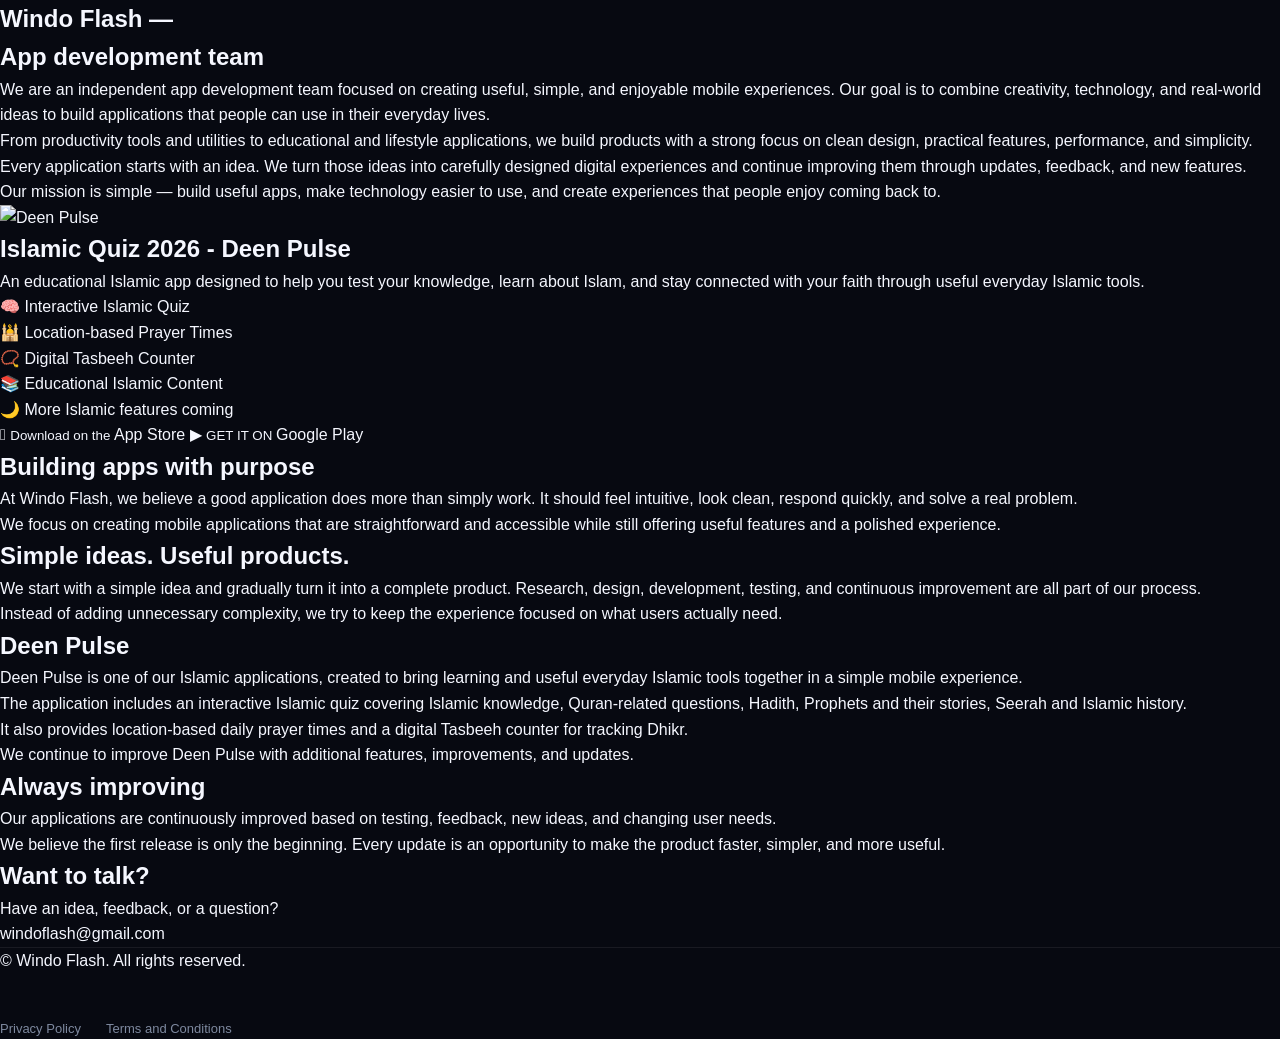
==== commit f0c614f4: "Update index.html" ====
--- a/index.html
+++ b/index.html
@@ -1,44 +1,106 @@
 <!DOCTYPE html>
 <html lang="en">
+
 <head>
+
   <meta charset="UTF-8">
-  <meta name="viewport" content="width=device-width, initial-scale=1.0">
+
+  <meta
+    name="viewport"
+    content="width=device-width, initial-scale=1.0"
+  >
 
   <meta
     name="description"
-    content="Windo Flash — Deen Pulse, your Islamic companion."
+    content="Windo Flash — App development team creating useful, simple and engaging mobile applications."
   >
 
-  <meta name="theme-color" content="#101010">
-
-  <title>Windo Flash — Deen Pulse</title>
-
-  <link rel="stylesheet" href="style.css">
+  <meta
+    name="theme-color"
+    content="#101010"
+  >
+
+  <title>Windo Flash — App Development Team</title>
+
+  <link
+    rel="stylesheet"
+    href="style.css"
+  >
+
 </head>
 
+
 <body>
 
-  <main class="site">
-
-    <!-- HERO -->
-    <section class="hero">
+  <main class="container">
+
+
+    <!-- =========================
+         INTRODUCTION
+    ========================== -->
+
+    <section class="intro">
 
       <h1>
-        <span>Windo Flash</span> — Apps made for you
+        Windo Flash —
+        <br>
+        App development team
       </h1>
 
-      <p>
-        We create simple, useful and enjoyable apps with a focus on
-        clean design, practical features and a smooth experience.
-      </p>
-
-    </section>
-
-
-    <!-- APP -->
+
+      <p>
+
+        We are an independent app development team focused on
+        creating useful, simple, and enjoyable mobile experiences.
+        Our goal is to combine creativity, technology, and real-world
+        ideas to build applications that people can use in their
+        everyday lives.
+
+      </p>
+
+
+      <p>
+
+        From productivity tools and utilities to educational and
+        lifestyle applications, we build products with a strong focus
+        on clean design, practical features, performance, and
+        simplicity.
+
+      </p>
+
+
+      <p>
+
+        Every application starts with an idea. We turn those ideas
+        into carefully designed digital experiences and continue
+        improving them through updates, feedback, and new features.
+
+      </p>
+
+
+      <p>
+
+        Our mission is simple — build useful apps, make technology
+        easier to use, and create experiences that people enjoy
+        coming back to.
+
+      </p>
+
+    </section>
+
+
+
+    <!-- =========================
+         DEEN PULSE
+    ========================== -->
+
     <section class="apps">
 
+
       <article class="app-card">
+
+
+        <!-- APP IMAGE -->
 
         <div class="app-image">
 
@@ -50,75 +112,344 @@
         </div>
 
 
-        <h2>Deen Pulse</h2>
-
-        <p>
-          Your Islamic companion with prayer times, Tasbeeh,
-          duas and helpful Deen tools.
+
+        <!-- APP NAME -->
+
+        <h2>
+          Islamic Quiz 2026 - Deen Pulse
+        </h2>
+
+
+
+        <!-- DESCRIPTION -->
+
+        <p class="app-description">
+
+          An educational Islamic app designed to help you
+          test your knowledge, learn about Islam, and stay
+          connected with your faith through useful everyday
+          Islamic tools.
+
         </p>
 
 
+
+        <!-- FEATURES -->
+
+        <div class="features">
+
+          <p>
+            🧠 Interactive Islamic Quiz
+          </p>
+
+          <p>
+            🕌 Location-based Prayer Times
+          </p>
+
+          <p>
+            📿 Digital Tasbeeh Counter
+          </p>
+
+          <p>
+            📚 Educational Islamic Content
+          </p>
+
+          <p>
+            🌙 More Islamic features coming
+          </p>
+
+        </div>
+
+
+
+        <!-- STORE BUTTONS -->
+
         <div class="store-buttons">
 
-          <!-- App Store -->
+
+          <!-- APP STORE -->
+
           <a
             class="store-button disabled"
             href="#"
+            aria-label="App Store"
           >
-            <span class="store-icon"></span>
-            App Store
+
+            <span class="apple-logo">
+              
+            </span>
+
+            <span>
+
+              <small>
+                Download on the
+              </small>
+
+              App Store
+
+            </span>
+
           </a>
 
 
-          <!-- Google Play -->
+
+          <!-- GOOGLE PLAY -->
+
           <a
             class="store-button"
-            href="https://play.google.com/"
+            href="https://play.google.com/store/apps/details?id=com.windoflash.ramadan"
             target="_blank"
             rel="noopener noreferrer"
+            aria-label="Google Play"
           >
-            <span class="play-icon">▶</span>
-            Google Play
+
+            <span class="play-logo">
+              ▶
+            </span>
+
+            <span>
+
+              <small>
+                GET IT ON
+              </small>
+
+              Google Play
+
+            </span>
+
           </a>
 
+
         </div>
 
+
       </article>
 
-    </section>
-
-
-    <!-- FOOTER -->
+
+    </section>
+
+
+
+    <!-- =========================
+         ABOUT WINDO FLASH
+    ========================== -->
+
+    <section class="text-section">
+
+
+      <h2>
+        Building apps with purpose
+      </h2>
+
+
+      <p>
+
+        At Windo Flash, we believe a good application does
+        more than simply work. It should feel intuitive,
+        look clean, respond quickly, and solve a real problem.
+
+      </p>
+
+
+      <p>
+
+        We focus on creating mobile applications that are
+        straightforward and accessible while still offering
+        useful features and a polished experience.
+
+      </p>
+
+
+    </section>
+
+
+
+    <!-- =========================
+         OUR APPROACH
+    ========================== -->
+
+    <section class="text-section">
+
+
+      <h2>
+        Simple ideas. Useful products.
+      </h2>
+
+
+      <p>
+
+        We start with a simple idea and gradually turn it
+        into a complete product. Research, design,
+        development, testing, and continuous improvement
+        are all part of our process.
+
+      </p>
+
+
+      <p>
+
+        Instead of adding unnecessary complexity, we try to
+        keep the experience focused on what users actually
+        need.
+
+      </p>
+
+
+    </section>
+
+
+
+    <!-- =========================
+         DEEN PULSE SECTION
+    ========================== -->
+
+    <section class="text-section">
+
+
+      <h2>
+        Deen Pulse
+      </h2>
+
+
+      <p>
+
+        Deen Pulse is one of our Islamic applications,
+        created to bring learning and useful everyday Islamic
+        tools together in a simple mobile experience.
+
+      </p>
+
+
+      <p>
+
+        The application includes an interactive Islamic quiz
+        covering Islamic knowledge, Quran-related questions,
+        Hadith, Prophets and their stories, Seerah and
+        Islamic history.
+
+      </p>
+
+
+      <p>
+
+        It also provides location-based daily prayer times
+        and a digital Tasbeeh counter for tracking Dhikr.
+
+      </p>
+
+
+      <p>
+
+        We continue to improve Deen Pulse with additional
+        features, improvements, and updates.
+
+      </p>
+
+
+    </section>
+
+
+
+    <!-- =========================
+         CONTINUOUS DEVELOPMENT
+    ========================== -->
+
+    <section class="text-section">
+
+
+      <h2>
+        Always improving
+      </h2>
+
+
+      <p>
+
+        Our applications are continuously improved based on
+        testing, feedback, new ideas, and changing user
+        needs.
+
+      </p>
+
+
+      <p>
+
+        We believe the first release is only the beginning.
+        Every update is an opportunity to make the product
+        faster, simpler, and more useful.
+
+      </p>
+
+
+    </section>
+
+
+
+    <!-- =========================
+         CONTACT
+    ========================== -->
+
+    <section class="contact">
+
+
+      <h2>
+        Want to talk?
+      </h2>
+
+
+      <p>
+
+        Have an idea, feedback, or a question?
+
+      </p>
+
+
+      <a
+        href="mailto:windoflash@gmail.com"
+      >
+        windoflash@gmail.com
+      </a>
+
+
+    </section>
+
+
+
+    <!-- =========================
+         FOOTER
+    ========================== -->
+
     <footer>
 
-      <p>Want to talk?</p>
-
-      <a href="mailto:hello@windoflash.com">
-        hello@windoflash.com
-      </a>
-
-      <small>
-        © <span id="year"></span> Windo Flash. All rights reserved.
-      </small>
+
+      <p>
+        © <span id="year"></span> Windo Flash.
+        All rights reserved.
+      </p>
+
 
       <div class="footer-links">
+
+        <a href="#">
+          Privacy Policy
+        </a>
+
 
         <a href="#">
           Terms and Conditions
         </a>
 
-        <a href="#">
-          Privacy Policy
-        </a>
-
       </div>
 
+
     </footer>
 
+
   </main>
 
 
+
   <script src="script.js"></script>
 
 </body>
+
 </html>
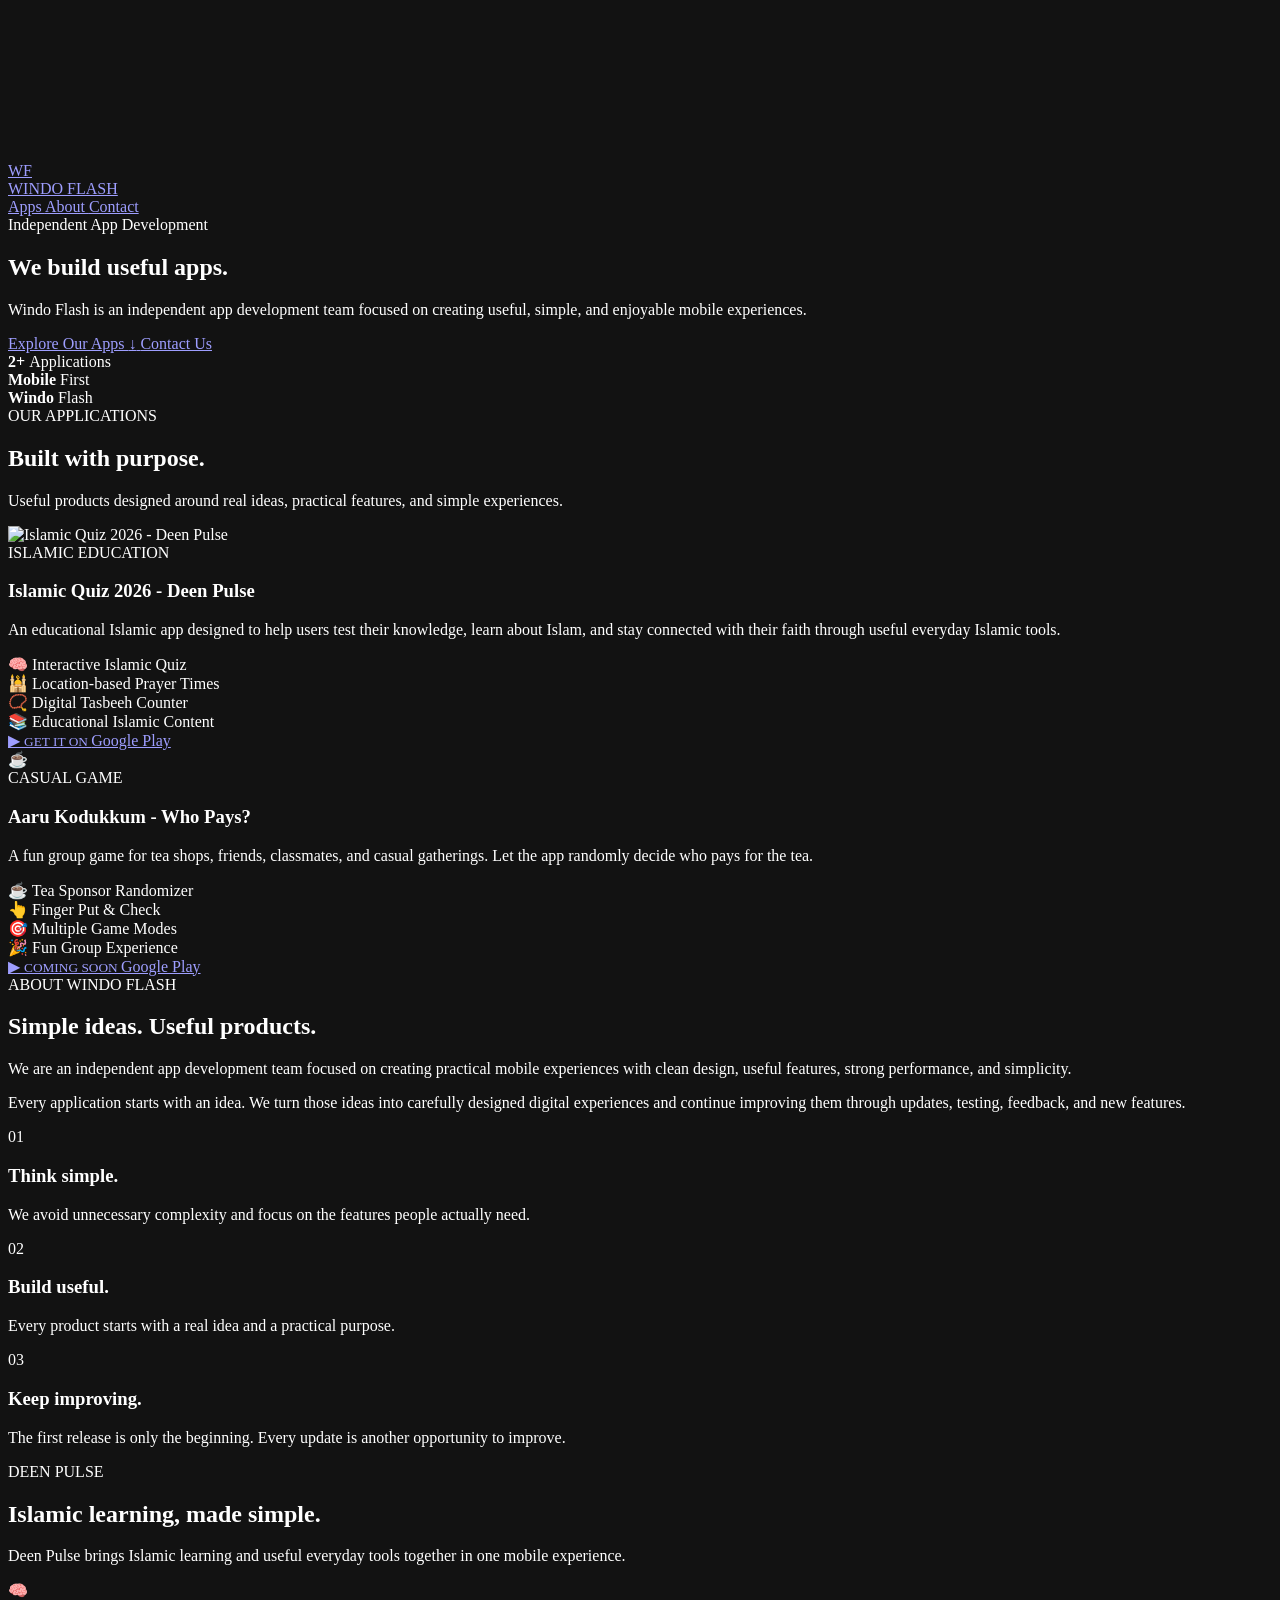
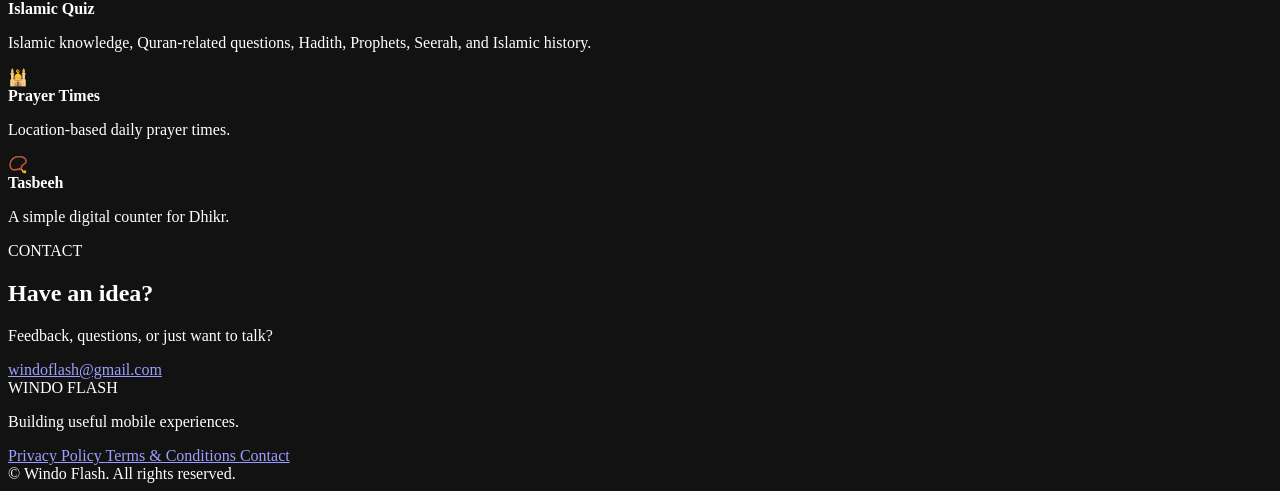
==== commit f03ff1dc: "Refactor index.html for improved structure and content Updated meta tags for charset, description, a" ====
--- a/index.html
+++ b/index.html
@@ -2,450 +2,760 @@
 <html lang="en">
 
 <head>
-
-  <meta charset="UTF-8">
+  <meta charset="UTF-8" />
 
   <meta
     name="viewport"
     content="width=device-width, initial-scale=1.0"
-  >
+  />
 
   <meta
     name="description"
-    content="Windo Flash — App development team creating useful, simple and engaging mobile applications."
-  >
+    content="Windo Flash — independent app development team creating useful, simple and engaging mobile applications."
+  />
 
   <meta
     name="theme-color"
-    content="#101010"
-  >
+    content="#06110b"
+  />
+
+  <meta
+    name="color-scheme"
+    content="dark"
+  />
 
   <title>Windo Flash — App Development Team</title>
 
   <link
     rel="stylesheet"
     href="style.css"
+  />
+</head>
+
+
+<body>
+
+  <!-- =========================================
+       3D SPIDER NETWORK BACKGROUND
+  ========================================== -->
+
+  <canvas id="networkCanvas"></canvas>
+
+  <div class="background-glow glow-one"></div>
+  <div class="background-glow glow-two"></div>
+  <div class="background-glow glow-three"></div>
+
+
+  <!-- =========================================
+       HEADER
+  ========================================== -->
+
+  <header class="site-header">
+
+    <div class="header-inner">
+
+      <a
+        href="#top"
+        class="brand"
+      >
+
+        <div class="brand-mark">
+          WF
+        </div>
+
+        <div class="brand-name">
+          WINDO FLASH
+        </div>
+
+      </a>
+
+
+      <nav class="navigation">
+
+        <a href="#apps">
+          Apps
+        </a>
+
+        <a href="#about">
+          About
+        </a>
+
+        <a href="#contact">
+          Contact
+        </a>
+
+      </nav>
+
+    </div>
+
+  </header>
+
+
+  <!-- =========================================
+       MAIN
+  ========================================== -->
+
+  <main
+    class="container"
+    id="top"
   >
 
-</head>
-
-
-<body>
-
-  <main class="container">
-
-
-    <!-- =========================
-         INTRODUCTION
-    ========================== -->
-
-    <section class="intro">
+
+    <!-- =====================================
+         HERO
+    ====================================== -->
+
+    <section class="hero-section">
+
+      <div class="hero-badge">
+        <span class="status-dot"></span>
+        Independent App Development
+      </div>
+
 
       <h1>
-        Windo Flash —
-        <br>
-        App development team
+
+        We build
+        <span class="gradient-text">
+          useful apps.
+        </span>
+
       </h1>
 
 
+      <p class="hero-description">
+
+        Windo Flash is an independent app development team
+        focused on creating useful, simple, and enjoyable
+        mobile experiences.
+
+      </p>
+
+
+      <div class="hero-actions">
+
+        <a
+          href="#apps"
+          class="primary-button"
+        >
+          Explore Our Apps
+          <span>↓</span>
+        </a>
+
+
+        <a
+          href="#contact"
+          class="secondary-button"
+        >
+          Contact Us
+        </a>
+
+      </div>
+
+
+      <div class="hero-stats">
+
+        <div class="stat">
+
+          <strong>
+            2+
+          </strong>
+
+          <span>
+            Applications
+          </span>
+
+        </div>
+
+
+        <div class="stat">
+
+          <strong>
+            Mobile
+          </strong>
+
+          <span>
+            First
+          </span>
+
+        </div>
+
+
+        <div class="stat">
+
+          <strong>
+            Windo
+          </strong>
+
+          <span>
+            Flash
+          </span>
+
+        </div>
+
+      </div>
+
+    </section>
+
+
+    <!-- =====================================
+         APPS
+    ====================================== -->
+
+    <section
+      class="section"
+      id="apps"
+    >
+
+      <div class="section-heading">
+
+        <div>
+
+          <span class="section-label">
+            OUR APPLICATIONS
+          </span>
+
+          <h2>
+            Built with purpose.
+          </h2>
+
+        </div>
+
+
+        <p>
+          Useful products designed around real ideas,
+          practical features, and simple experiences.
+        </p>
+
+      </div>
+
+
+      <div class="apps-grid">
+
+
+        <!-- =================================
+             DEEN PULSE
+        ================================== -->
+
+        <article
+          class="app-card tilt-card"
+          data-tilt
+        >
+
+          <div class="card-glow"></div>
+
+          <div class="card-top-line"></div>
+
+
+          <div class="app-preview">
+
+            <div class="preview-glow"></div>
+
+            <img
+              src="assets/deen-pulse.png"
+              alt="Islamic Quiz 2026 - Deen Pulse"
+              loading="lazy"
+            />
+
+          </div>
+
+
+          <div class="app-content">
+
+            <div class="app-category">
+              ISLAMIC EDUCATION
+            </div>
+
+
+            <h3>
+              Islamic Quiz 2026 -
+              <span>Deen Pulse</span>
+            </h3>
+
+
+            <p class="app-description">
+
+              An educational Islamic app designed to help
+              users test their knowledge, learn about Islam,
+              and stay connected with their faith through
+              useful everyday Islamic tools.
+
+            </p>
+
+
+            <div class="feature-list">
+
+              <div class="feature-item">
+                <span class="feature-icon">🧠</span>
+                <span>Interactive Islamic Quiz</span>
+              </div>
+
+              <div class="feature-item">
+                <span class="feature-icon">🕌</span>
+                <span>Location-based Prayer Times</span>
+              </div>
+
+              <div class="feature-item">
+                <span class="feature-icon">📿</span>
+                <span>Digital Tasbeeh Counter</span>
+              </div>
+
+              <div class="feature-item">
+                <span class="feature-icon">📚</span>
+                <span>Educational Islamic Content</span>
+              </div>
+
+            </div>
+
+
+            <div class="store-buttons">
+
+              <a
+                class="store-button"
+                href="https://play.google.com/store/apps/details?id=com.windoflash.ramadan"
+                target="_blank"
+                rel="noopener noreferrer"
+              >
+
+                <span class="store-icon play-icon">
+                  ▶
+                </span>
+
+                <span class="store-text">
+
+                  <small>
+                    GET IT ON
+                  </small>
+
+                  Google Play
+
+                </span>
+
+              </a>
+
+            </div>
+
+          </div>
+
+        </article>
+
+
+        <!-- =================================
+             AARU KODUKKUM
+        ================================== -->
+
+        <article
+          class="app-card tilt-card"
+          data-tilt
+        >
+
+          <div class="card-glow"></div>
+
+          <div class="card-top-line"></div>
+
+
+          <div class="app-preview tea-preview">
+
+            <div class="preview-orb"></div>
+
+            <div class="tea-cup">
+
+              <div class="tea-steam steam-one"></div>
+              <div class="tea-steam steam-two"></div>
+              <div class="tea-steam steam-three"></div>
+
+              <div class="cup-body">
+                ☕
+              </div>
+
+            </div>
+
+          </div>
+
+
+          <div class="app-content">
+
+            <div class="app-category">
+              CASUAL GAME
+            </div>
+
+
+            <h3>
+              Aaru Kodukkum -
+              <span>Who Pays?</span>
+            </h3>
+
+
+            <p class="app-description">
+
+              A fun group game for tea shops, friends,
+              classmates, and casual gatherings. Let the
+              app randomly decide who pays for the tea.
+
+            </p>
+
+
+            <div class="feature-list">
+
+              <div class="feature-item">
+                <span class="feature-icon">☕</span>
+                <span>Tea Sponsor Randomizer</span>
+              </div>
+
+              <div class="feature-item">
+                <span class="feature-icon">👆</span>
+                <span>Finger Put & Check</span>
+              </div>
+
+              <div class="feature-item">
+                <span class="feature-icon">🎯</span>
+                <span>Multiple Game Modes</span>
+              </div>
+
+              <div class="feature-item">
+                <span class="feature-icon">🎉</span>
+                <span>Fun Group Experience</span>
+              </div>
+
+            </div>
+
+
+            <div class="store-buttons">
+
+              <a
+                class="store-button"
+                href="#"
+                aria-label="Aaru Kodukkum Google Play"
+              >
+
+                <span class="store-icon play-icon">
+                  ▶
+                </span>
+
+                <span class="store-text">
+
+                  <small>
+                    COMING SOON
+                  </small>
+
+                  Google Play
+
+                </span>
+
+              </a>
+
+            </div>
+
+          </div>
+
+        </article>
+
+
+      </div>
+
+    </section>
+
+
+    <!-- =====================================
+         ABOUT
+    ====================================== -->
+
+    <section
+      class="section split-section"
+      id="about"
+    >
+
+      <div class="section-heading single">
+
+        <span class="section-label">
+          ABOUT WINDO FLASH
+        </span>
+
+        <h2>
+          Simple ideas.
+          <span class="gradient-text">
+            Useful products.
+          </span>
+        </h2>
+
+        <p>
+
+          We are an independent app development team
+          focused on creating practical mobile experiences
+          with clean design, useful features, strong
+          performance, and simplicity.
+
+        </p>
+
+        <p>
+
+          Every application starts with an idea. We turn
+          those ideas into carefully designed digital
+          experiences and continue improving them through
+          updates, testing, feedback, and new features.
+
+        </p>
+
+      </div>
+
+
+      <div class="vision-card">
+
+        <div class="vision-number">
+          01
+        </div>
+
+        <h3>
+          Think simple.
+        </h3>
+
+        <p>
+
+          We avoid unnecessary complexity and focus on
+          the features people actually need.
+
+        </p>
+
+      </div>
+
+
+      <div class="vision-card">
+
+        <div class="vision-number">
+          02
+        </div>
+
+        <h3>
+          Build useful.
+        </h3>
+
+        <p>
+
+          Every product starts with a real idea and a
+          practical purpose.
+
+        </p>
+
+      </div>
+
+
+      <div class="vision-card">
+
+        <div class="vision-number">
+          03
+        </div>
+
+        <h3>
+          Keep improving.
+        </h3>
+
+        <p>
+
+          The first release is only the beginning.
+          Every update is another opportunity to improve.
+
+        </p>
+
+      </div>
+
+    </section>
+
+
+    <!-- =====================================
+         DEEN PULSE
+    ====================================== -->
+
+    <section class="detail-section">
+
+      <div class="detail-label">
+        DEEN PULSE
+      </div>
+
+
+      <h2>
+        Islamic learning,
+        <span class="gradient-text">
+          made simple.
+        </span>
+      </h2>
+
+
       <p>
 
-        We are an independent app development team focused on
-        creating useful, simple, and enjoyable mobile experiences.
-        Our goal is to combine creativity, technology, and real-world
-        ideas to build applications that people can use in their
-        everyday lives.
+        Deen Pulse brings Islamic learning and useful
+        everyday tools together in one mobile experience.
 
       </p>
 
 
+      <div class="detail-grid">
+
+        <div class="detail-item">
+
+          <span>
+            🧠
+          </span>
+
+          <div>
+
+            <strong>
+              Islamic Quiz
+            </strong>
+
+            <p>
+              Islamic knowledge, Quran-related questions,
+              Hadith, Prophets, Seerah, and Islamic history.
+            </p>
+
+          </div>
+
+        </div>
+
+
+        <div class="detail-item">
+
+          <span>
+            🕌
+          </span>
+
+          <div>
+
+            <strong>
+              Prayer Times
+            </strong>
+
+            <p>
+              Location-based daily prayer times.
+            </p>
+
+          </div>
+
+        </div>
+
+
+        <div class="detail-item">
+
+          <span>
+            📿
+          </span>
+
+          <div>
+
+            <strong>
+              Tasbeeh
+            </strong>
+
+            <p>
+              A simple digital counter for Dhikr.
+            </p>
+
+          </div>
+
+        </div>
+
+      </div>
+
+    </section>
+
+
+    <!-- =====================================
+         CONTACT
+    ====================================== -->
+
+    <section
+      class="contact-section"
+      id="contact"
+    >
+
+      <div class="contact-glow"></div>
+
+
+      <span class="section-label">
+        CONTACT
+      </span>
+
+
+      <h2>
+        Have an idea?
+      </h2>
+
+
       <p>
-
-        From productivity tools and utilities to educational and
-        lifestyle applications, we build products with a strong focus
-        on clean design, practical features, performance, and
-        simplicity.
-
+        Feedback, questions, or just want to talk?
       </p>
 
 
-      <p>
-
-        Every application starts with an idea. We turn those ideas
-        into carefully designed digital experiences and continue
-        improving them through updates, feedback, and new features.
-
-      </p>
-
-
-      <p>
-
-        Our mission is simple — build useful apps, make technology
-        easier to use, and create experiences that people enjoy
-        coming back to.
-
-      </p>
-
-    </section>
-
-
-
-    <!-- =========================
-         DEEN PULSE
-    ========================== -->
-
-    <section class="apps">
-
-
-      <article class="app-card">
-
-
-        <!-- APP IMAGE -->
-
-        <div class="app-image">
-
-          <img
-            src="assets/deen-pulse.png"
-            alt="Deen Pulse"
-          >
-
-        </div>
-
-
-
-        <!-- APP NAME -->
-
-        <h2>
-          Islamic Quiz 2026 - Deen Pulse
-        </h2>
-
-
-
-        <!-- DESCRIPTION -->
-
-        <p class="app-description">
-
-          An educational Islamic app designed to help you
-          test your knowledge, learn about Islam, and stay
-          connected with your faith through useful everyday
-          Islamic tools.
-
-        </p>
-
-
-
-        <!-- FEATURES -->
-
-        <div class="features">
-
-          <p>
-            🧠 Interactive Islamic Quiz
-          </p>
-
-          <p>
-            🕌 Location-based Prayer Times
-          </p>
-
-          <p>
-            📿 Digital Tasbeeh Counter
-          </p>
-
-          <p>
-            📚 Educational Islamic Content
-          </p>
-
-          <p>
-            🌙 More Islamic features coming
-          </p>
-
-        </div>
-
-
-
-        <!-- STORE BUTTONS -->
-
-        <div class="store-buttons">
-
-
-          <!-- APP STORE -->
-
-          <a
-            class="store-button disabled"
-            href="#"
-            aria-label="App Store"
-          >
-
-            <span class="apple-logo">
-              
-            </span>
-
-            <span>
-
-              <small>
-                Download on the
-              </small>
-
-              App Store
-
-            </span>
-
-          </a>
-
-
-
-          <!-- GOOGLE PLAY -->
-
-          <a
-            class="store-button"
-            href="https://play.google.com/store/apps/details?id=com.windoflash.ramadan"
-            target="_blank"
-            rel="noopener noreferrer"
-            aria-label="Google Play"
-          >
-
-            <span class="play-logo">
-              ▶
-            </span>
-
-            <span>
-
-              <small>
-                GET IT ON
-              </small>
-
-              Google Play
-
-            </span>
-
-          </a>
-
-
-        </div>
-
-
-      </article>
-
-
-    </section>
-
-
-
-    <!-- =========================
-         ABOUT WINDO FLASH
-    ========================== -->
-
-    <section class="text-section">
-
-
-      <h2>
-        Building apps with purpose
-      </h2>
-
-
-      <p>
-
-        At Windo Flash, we believe a good application does
-        more than simply work. It should feel intuitive,
-        look clean, respond quickly, and solve a real problem.
-
-      </p>
-
-
-      <p>
-
-        We focus on creating mobile applications that are
-        straightforward and accessible while still offering
-        useful features and a polished experience.
-
-      </p>
-
-
-    </section>
-
-
-
-    <!-- =========================
-         OUR APPROACH
-    ========================== -->
-
-    <section class="text-section">
-
-
-      <h2>
-        Simple ideas. Useful products.
-      </h2>
-
-
-      <p>
-
-        We start with a simple idea and gradually turn it
-        into a complete product. Research, design,
-        development, testing, and continuous improvement
-        are all part of our process.
-
-      </p>
-
-
-      <p>
-
-        Instead of adding unnecessary complexity, we try to
-        keep the experience focused on what users actually
-        need.
-
-      </p>
-
-
-    </section>
-
-
-
-    <!-- =========================
-         DEEN PULSE SECTION
-    ========================== -->
-
-    <section class="text-section">
-
-
-      <h2>
-        Deen Pulse
-      </h2>
-
-
-      <p>
-
-        Deen Pulse is one of our Islamic applications,
-        created to bring learning and useful everyday Islamic
-        tools together in a simple mobile experience.
-
-      </p>
-
-
-      <p>
-
-        The application includes an interactive Islamic quiz
-        covering Islamic knowledge, Quran-related questions,
-        Hadith, Prophets and their stories, Seerah and
-        Islamic history.
-
-      </p>
-
-
-      <p>
-
-        It also provides location-based daily prayer times
-        and a digital Tasbeeh counter for tracking Dhikr.
-
-      </p>
-
-
-      <p>
-
-        We continue to improve Deen Pulse with additional
-        features, improvements, and updates.
-
-      </p>
-
-
-    </section>
-
-
-
-    <!-- =========================
-         CONTINUOUS DEVELOPMENT
-    ========================== -->
-
-    <section class="text-section">
-
-
-      <h2>
-        Always improving
-      </h2>
-
-
-      <p>
-
-        Our applications are continuously improved based on
-        testing, feedback, new ideas, and changing user
-        needs.
-
-      </p>
-
-
-      <p>
-
-        We believe the first release is only the beginning.
-        Every update is an opportunity to make the product
-        faster, simpler, and more useful.
-
-      </p>
-
-
-    </section>
-
-
-
-    <!-- =========================
-         CONTACT
-    ========================== -->
-
-    <section class="contact">
-
-
-      <h2>
-        Want to talk?
-      </h2>
-
-
-      <p>
-
-        Have an idea, feedback, or a question?
-
-      </p>
-
-
       <a
+        class="contact-email"
         href="mailto:windoflash@gmail.com"
       >
         windoflash@gmail.com
       </a>
 
-
     </section>
 
 
-
-    <!-- =========================
-         FOOTER
-    ========================== -->
-
-    <footer>
-
-
-      <p>
-        © <span id="year"></span> Windo Flash.
-        All rights reserved.
-      </p>
+  </main>
+
+
+  <!-- =========================================
+       FOOTER
+  ========================================== -->
+
+  <footer class="site-footer">
+
+    <div class="footer-inner">
+
+      <div>
+
+        <div class="footer-brand">
+          WINDO FLASH
+        </div>
+
+        <p>
+          Building useful mobile experiences.
+        </p>
+
+      </div>
 
 
       <div class="footer-links">
 
-        <a href="#">
+        <a
+          href="https://windoflash.online/islamic_quiz_2026_deen_pulse_privacy_policy.html"
+          target="_blank"
+          rel="noopener noreferrer"
+        >
           Privacy Policy
         </a>
 
 
-        <a href="#">
-          Terms and Conditions
+        <a
+          href="terms.html"
+        >
+          Terms & Conditions
         </a>
 
-      </div>
-
-
-    </footer>
-
-
-  </main>
-
+
+        <a
+          href="contact.html"
+        >
+          Contact
+        </a>
+
+      </div>
+
+    </div>
+
+
+    <div class="copyright">
+
+      © <span id="year"></span>
+      Windo Flash. All rights reserved.
+
+    </div>
+
+  </footer>
 
 
   <script src="script.js"></script>
--- a/style.css
+++ b/style.css
@@ -1,869 +1,18 @@
-* {
-  margin: 0;
-  padding: 0;
-  box-sizing: border-box;
-}
-
-html {
-  scroll-behavior: smooth;
-}
-
-body {
-  background: #070911;
-  color: #f5f7ff;
-  font-family:
-    Inter,
-    -apple-system,
-    BlinkMacSystemFont,
-    "Segoe UI",
-    sans-serif;
-  line-height: 1.6;
-}
-
-a {
-  text-decoration: none;
-  color: inherit;
-}
-
-.navbar {
-  position: fixed;
-  top: 0;
-  width: 100%;
-  z-index: 1000;
-  border-bottom: 1px solid rgba(255,255,255,.07);
-  background: rgba(7,9,17,.78);
-  backdrop-filter: blur(20px);
-}
-
-.nav-container {
-  max-width: 1250px;
-  height: 76px;
-  margin: auto;
-  padding: 0 30px;
-
-  display: flex;
-  align-items: center;
-  justify-content: space-between;
-}
-
-.logo {
-  display: flex;
-  align-items: center;
-  gap: 10px;
-
-  font-size: 20px;
-  font-weight: 800;
-  letter-spacing: -.5px;
-}
-
-.logo-light {
-  font-weight: 400;
-  opacity: .7;
-}
-
-.logo-icon {
-  width: 36px;
-  height: 36px;
-
-  display: grid;
-  place-items: center;
-
-  border-radius: 11px;
-
-  background:
-    linear-gradient(
-      135deg,
-      #6ee7ff,
-      #7767ff
-    );
-
-  color: white;
-  font-weight: 900;
-}
-
-.nav-links {
-  display: flex;
-  gap: 32px;
-}
-
-.nav-links a {
-  color: #aab2c5;
-  font-size: 14px;
-  transition: .2s;
-}
-
-.nav-links a:hover {
-  color: white;
-}
-
-.nav-button {
-  padding: 11px 18px;
-  border: 1px solid rgba(255,255,255,.13);
-  border-radius: 10px;
-
-  font-size: 13px;
-  font-weight: 600;
-
-  transition: .2s;
-}
-
-.nav-button:hover {
-  background: white;
-  color: #070911;
-}
-
-.menu-button {
-  display: none;
-  border: 0;
-  background: none;
-  color: white;
-  font-size: 24px;
-}
+// ==========================================
+// WINDO FLASH
+// Website JavaScript
+// ==========================================
 
 
-/* HERO */
+// Automatically update the copyright year.
 
-.hero {
-  min-height: 100vh;
-  max-width: 1250px;
-  margin: auto;
-
-  padding: 150px 30px 80px;
-
-  display: grid;
-  grid-template-columns: 1.15fr .85fr;
-  align-items: center;
-
-  position: relative;
-  overflow: hidden;
-}
-
-.hero-content {
-  position: relative;
-  z-index: 2;
-}
-
-.badge {
-  display: inline-flex;
-  align-items: center;
-  gap: 9px;
-
-  padding: 8px 13px;
-
-  border: 1px solid rgba(110,231,255,.15);
-  border-radius: 100px;
-
-  background: rgba(110,231,255,.04);
-
-  color: #75dcff;
-
-  font-size: 10px;
-  font-weight: 700;
-  letter-spacing: 2px;
-}
-
-.badge-dot {
-  width: 6px;
-  height: 6px;
-
-  border-radius: 50%;
-
-  background: #71e2ff;
-  box-shadow: 0 0 14px #71e2ff;
-}
-
-.hero h1 {
-  max-width: 850px;
-
-  margin-top: 25px;
-
-  font-size: clamp(55px, 7vw, 92px);
-  line-height: .98;
-
-  letter-spacing: -5px;
-}
-
-.hero h1 span {
-  background:
-    linear-gradient(
-      100deg,
-      #72e5ff,
-      #8170ff
-    );
-
-  -webkit-background-clip: text;
-  color: transparent;
-}
-
-.hero-content > p {
-  max-width: 680px;
-
-  margin-top: 28px;
-
-  color: #9ea8bd;
-
-  font-size: 18px;
-}
-
-.hero-buttons {
-  display: flex;
-  gap: 13px;
-  margin-top: 35px;
-}
-
-.primary-button,
-.secondary-button {
-  padding: 14px 20px;
-
-  border-radius: 12px;
-
-  font-size: 14px;
-  font-weight: 700;
-}
-
-.primary-button {
-  background: white;
-  color: #080a11;
-}
-
-.primary-button span {
-  margin-left: 10px;
-}
-
-.secondary-button {
-  border: 1px solid rgba(255,255,255,.12);
-  color: white;
-}
-
-.hero-stats {
-  display: flex;
-  gap: 45px;
-  margin-top: 70px;
-}
-
-.hero-stats div {
-  display: flex;
-  flex-direction: column;
-}
-
-.hero-stats strong {
-  font-size: 22px;
-}
-
-.hero-stats span {
-  color: #68738b;
-  font-size: 11px;
-  margin-top: 2px;
-}
+const yearElement =
+  document.getElementById("year");
 
 
-/* HERO VISUAL */
+if (yearElement) {
 
-.hero-visual {
-  display: flex;
-  justify-content: center;
-}
-
-.visual-card {
-  width: 390px;
-  height: 460px;
-
-  border: 1px solid rgba(255,255,255,.1);
-  border-radius: 25px;
-
-  background:
-    linear-gradient(
-      145deg,
-      rgba(255,255,255,.06),
-      rgba(255,255,255,.015)
-    );
-
-  box-shadow:
-    0 50px 100px rgba(0,0,0,.4);
-
-  transform: rotate(3deg);
-}
-
-.visual-top {
-  height: 45px;
-
-  display: flex;
-  align-items: center;
-  gap: 7px;
-
-  padding: 0 18px;
-
-  border-bottom: 1px solid rgba(255,255,255,.07);
-}
-
-.window-dot {
-  width: 7px;
-  height: 7px;
-
-  border-radius: 50%;
-
-  background: #555d70;
-}
-
-.visual-content {
-  padding: 35px;
-}
-
-.code-line {
-  height: 9px;
-
-  border-radius: 10px;
-
-  margin-bottom: 13px;
-
-  background:
-    linear-gradient(
-      90deg,
-      #68dfff,
-      rgba(118,102,255,.3)
-    );
-
-  opacity: .8;
-}
-
-.code-line.large {
-  width: 80%;
-}
-
-.code-line.medium {
-  width: 55%;
-}
-
-.code-line.small {
-  width: 35%;
-}
-
-.visual-grid {
-  display: grid;
-  grid-template-columns: 1fr 1fr;
-  gap: 15px;
-
-  margin-top: 70px;
-}
-
-.mini-card {
-  padding: 18px;
-
-  border-radius: 17px;
-
-  background: rgba(255,255,255,.045);
-  border: 1px solid rgba(255,255,255,.06);
-}
-
-.mini-icon {
-  font-size: 24px;
-  margin-bottom: 30px;
-}
-
-.mini-line {
-  height: 6px;
-  width: 90%;
-
-  border-radius: 5px;
-
-  background: #30384c;
-
-  margin-bottom: 8px;
-}
-
-.mini-line.short {
-  width: 55%;
-}
-
-
-/* GLOW */
-
-.hero-glow {
-  position: absolute;
-
-  width: 500px;
-  height: 500px;
-
-  border-radius: 50%;
-
-  filter: blur(100px);
-
-  pointer-events: none;
-}
-
-.glow-one {
-  top: 5%;
-  right: 10%;
-
-  background: rgba(102,90,255,.12);
-}
-
-.glow-two {
-  bottom: 10%;
-  left: 0;
-
-  background: rgba(52,210,255,.07);
-}
-
-
-/* SECTION */
-
-.section {
-  max-width: 1250px;
-  margin: auto;
-  padding: 120px 30px;
-}
-
-.section-heading {
-  max-width: 760px;
-}
-
-.section-label {
-  color: #72ddff;
-
-  font-size: 10px;
-  font-weight: 800;
-
-  letter-spacing: 3px;
-}
-
-.section-heading h2 {
-  margin-top: 15px;
-
-  font-size: clamp(40px,5vw,65px);
-  line-height: 1.05;
-
-  letter-spacing: -3px;
-}
-
-.section-heading h2 span {
-  color: #707b91;
-}
-
-.section-heading p {
-  margin-top: 22px;
-
-  color: #9ca6ba;
-
-  font-size: 17px;
-}
-
-
-/* ABOUT */
-
-.about-grid {
-  display: grid;
-  grid-template-columns: repeat(3,1fr);
-  gap: 18px;
-
-  margin-top: 60px;
-}
-
-.about-card {
-  min-height: 280px;
-
-  padding: 30px;
-
-  border: 1px solid rgba(255,255,255,.07);
-  border-radius: 20px;
-
-  background: rgba(255,255,255,.025);
-
-  transition: .3s;
-}
-
-.about-card:hover {
-  transform: translateY(-7px);
-
-  border-color: rgba(110,220,255,.25);
-}
-
-.card-number {
-  color: #536078;
-  font-size: 12px;
-}
-
-.card-icon {
-  margin-top: 50px;
-
-  width: 50px;
-  height: 50px;
-
-  display: grid;
-  place-items: center;
-
-  border-radius: 14px;
-
-  background: rgba(110,220,255,.08);
-  color: #71dcff;
-
-  font-size: 20px;
-}
-
-.about-card h3 {
-  margin-top: 22px;
-  font-size: 21px;
-}
-
-.about-card p {
-  margin-top: 10px;
-  color: #818ca2;
-  font-size: 14px;
-}
-
-
-/* PRODUCTS */
-
-.products-section {
-  background: #0a0e18;
-  border-top: 1px solid rgba(255,255,255,.05);
-  border-bottom: 1px solid rgba(255,255,255,.05);
-}
-
-.product-list {
-  margin-top: 60px;
-}
-
-.product {
-  display: flex;
-  align-items: center;
-  gap: 25px;
-
-  padding: 30px;
-
-  border-top: 1px solid rgba(255,255,255,.08);
-
-  transition: .2s;
-}
-
-.product:last-child {
-  border-bottom: 1px solid rgba(255,255,255,.08);
-}
-
-.product:hover {
-  background: rgba(255,255,255,.02);
-}
-
-.product-icon {
-  width: 65px;
-  height: 65px;
-
-  flex-shrink: 0;
-
-  display: grid;
-  place-items: center;
-
-  border-radius: 18px;
-
-  background:
-    linear-gradient(
-      135deg,
-      #6ee5ff,
-      #7668ff
-    );
-
-  font-weight: 900;
-}
-
-.product-info {
-  flex: 1;
-}
-
-.product-category {
-  color: #68748b;
-
-  font-size: 9px;
-  font-weight: 800;
-
-  letter-spacing: 2px;
-}
-
-.product h3 {
-  margin-top: 5px;
-
-  font-size: 24px;
-}
-
-.product p {
-  color: #7f899e;
-  font-size: 14px;
-}
-
-.product-link {
-  display: inline-block;
-
-  margin-top: 12px;
-
-  color: #71dcff;
-
-  font-size: 13px;
-  font-weight: 700;
-}
-
-.product-number {
-  color: #465066;
-  font-size: 12px;
-}
-
-.coming-soon {
-  display: inline-block;
-
-  margin-top: 12px;
-
-  color: #758198;
-  font-size: 12px;
-}
-
-
-/* VALUE */
-
-.value-banner {
-  display: grid;
-  grid-template-columns: 1fr .7fr;
-  gap: 80px;
-
-  padding: 65px;
-
-  border: 1px solid rgba(255,255,255,.08);
-  border-radius: 25px;
-
-  background:
-    radial-gradient(
-      circle at 10% 20%,
-      rgba(80,200,255,.08),
-      transparent 40%
-    ),
-    rgba(255,255,255,.025);
-}
-
-.value-banner h2 {
-  margin-top: 15px;
-
-  font-size: clamp(38px,5vw,62px);
-  line-height: 1.05;
-
-  letter-spacing: -3px;
-}
-
-.value-banner h2 span {
-  color: #707b91;
-}
-
-.value-banner > p {
-  align-self: end;
-
-  color: #8e98ad;
-}
-
-
-/* CONTACT */
-
-.contact-section {
-  padding-bottom: 140px;
-}
-
-.contact-grid {
-  display: grid;
-  grid-template-columns: 1fr .7fr;
-  gap: 80px;
-
-  align-items: center;
-}
-
-.contact-grid h2 {
-  margin-top: 15px;
-
-  font-size: clamp(42px,5vw,65px);
-  line-height: 1.05;
-
-  letter-spacing: -3px;
-}
-
-.contact-grid h2 span {
-  color: #707b91;
-}
-
-.contact-grid > div > p {
-  margin-top: 20px;
-
-  color: #929cb0;
-}
-
-.contact-card {
-  padding: 30px;
-
-  border: 1px solid rgba(255,255,255,.08);
-  border-radius: 20px;
-
-  background: rgba(255,255,255,.025);
-}
-
-.contact-item + .contact-item {
-  margin-top: 30px;
-
-  padding-top: 30px;
-
-  border-top: 1px solid rgba(255,255,255,.07);
-}
-
-.contact-label {
-  display: block;
-
-  color: #59657c;
-
-  font-size: 9px;
-  font-weight: 800;
-
-  letter-spacing: 2px;
-}
-
-.contact-item a,
-.contact-item span:last-child {
-  display: block;
-
-  margin-top: 7px;
-
-  color: #72dcff;
-}
-
-
-/* FOOTER */
-
-footer {
-  border-top: 1px solid rgba(255,255,255,.07);
-}
-
-.footer-container {
-  max-width: 1250px;
-  margin: auto;
-
-  padding: 60px 30px 25px;
-}
-
-.footer-brand p {
-  margin-top: 10px;
-
-  color: #59657a;
-
-  font-size: 13px;
-}
-
-.footer-links {
-  display: flex;
-  gap: 25px;
-
-  margin-top: 45px;
-}
-
-.footer-links a {
-  color: #7e899f;
-  font-size: 13px;
-}
-
-.footer-links a:hover {
-  color: white;
-}
-
-.footer-bottom {
-  display: flex;
-  justify-content: space-between;
-
-  margin-top: 50px;
-  padding-top: 20px;
-
-  border-top: 1px solid rgba(255,255,255,.06);
-
-  color: #4e596e;
-
-  font-size: 11px;
-}
-
-.footer-bottom a:hover {
-  color: white;
-}
-
-
-/* MOBILE */
-
-@media(max-width:900px) {
-
-  .nav-links,
-  .nav-button {
-    display: none;
-  }
-
-  .menu-button {
-    display: block;
-  }
-
-  .hero {
-    grid-template-columns: 1fr;
-  }
-
-  .hero-visual {
-    margin-top: 70px;
-  }
-
-  .about-grid {
-    grid-template-columns: 1fr;
-  }
-
-  .value-banner,
-  .contact-grid {
-    grid-template-columns: 1fr;
-    gap: 40px;
-  }
+  yearElement.textContent =
+    new Date().getFullYear();
 
 }
-
-@media(max-width:600px) {
-
-  .nav-container {
-    padding: 0 20px;
-  }
-
-  .hero,
-  .section {
-    padding-left: 20px;
-    padding-right: 20px;
-  }
-
-  .hero h1 {
-    letter-spacing: -3px;
-  }
-
-  .hero-buttons {
-    flex-direction: column;
-  }
-
-  .hero-buttons a {
-    text-align: center;
-  }
-
-  .hero-stats {
-    gap: 20px;
-  }
-
-  .visual-card {
-    width: 100%;
-    height: 390px;
-  }
-
-  .product {
-    align-items: flex-start;
-  }
-
-  .product-number {
-    display: none;
-  }
-
-  .value-banner {
-    padding: 35px 25px;
-  }
-
-  .footer-bottom {
-    flex-direction: column;
-    gap: 12px;
-  }
-
-}
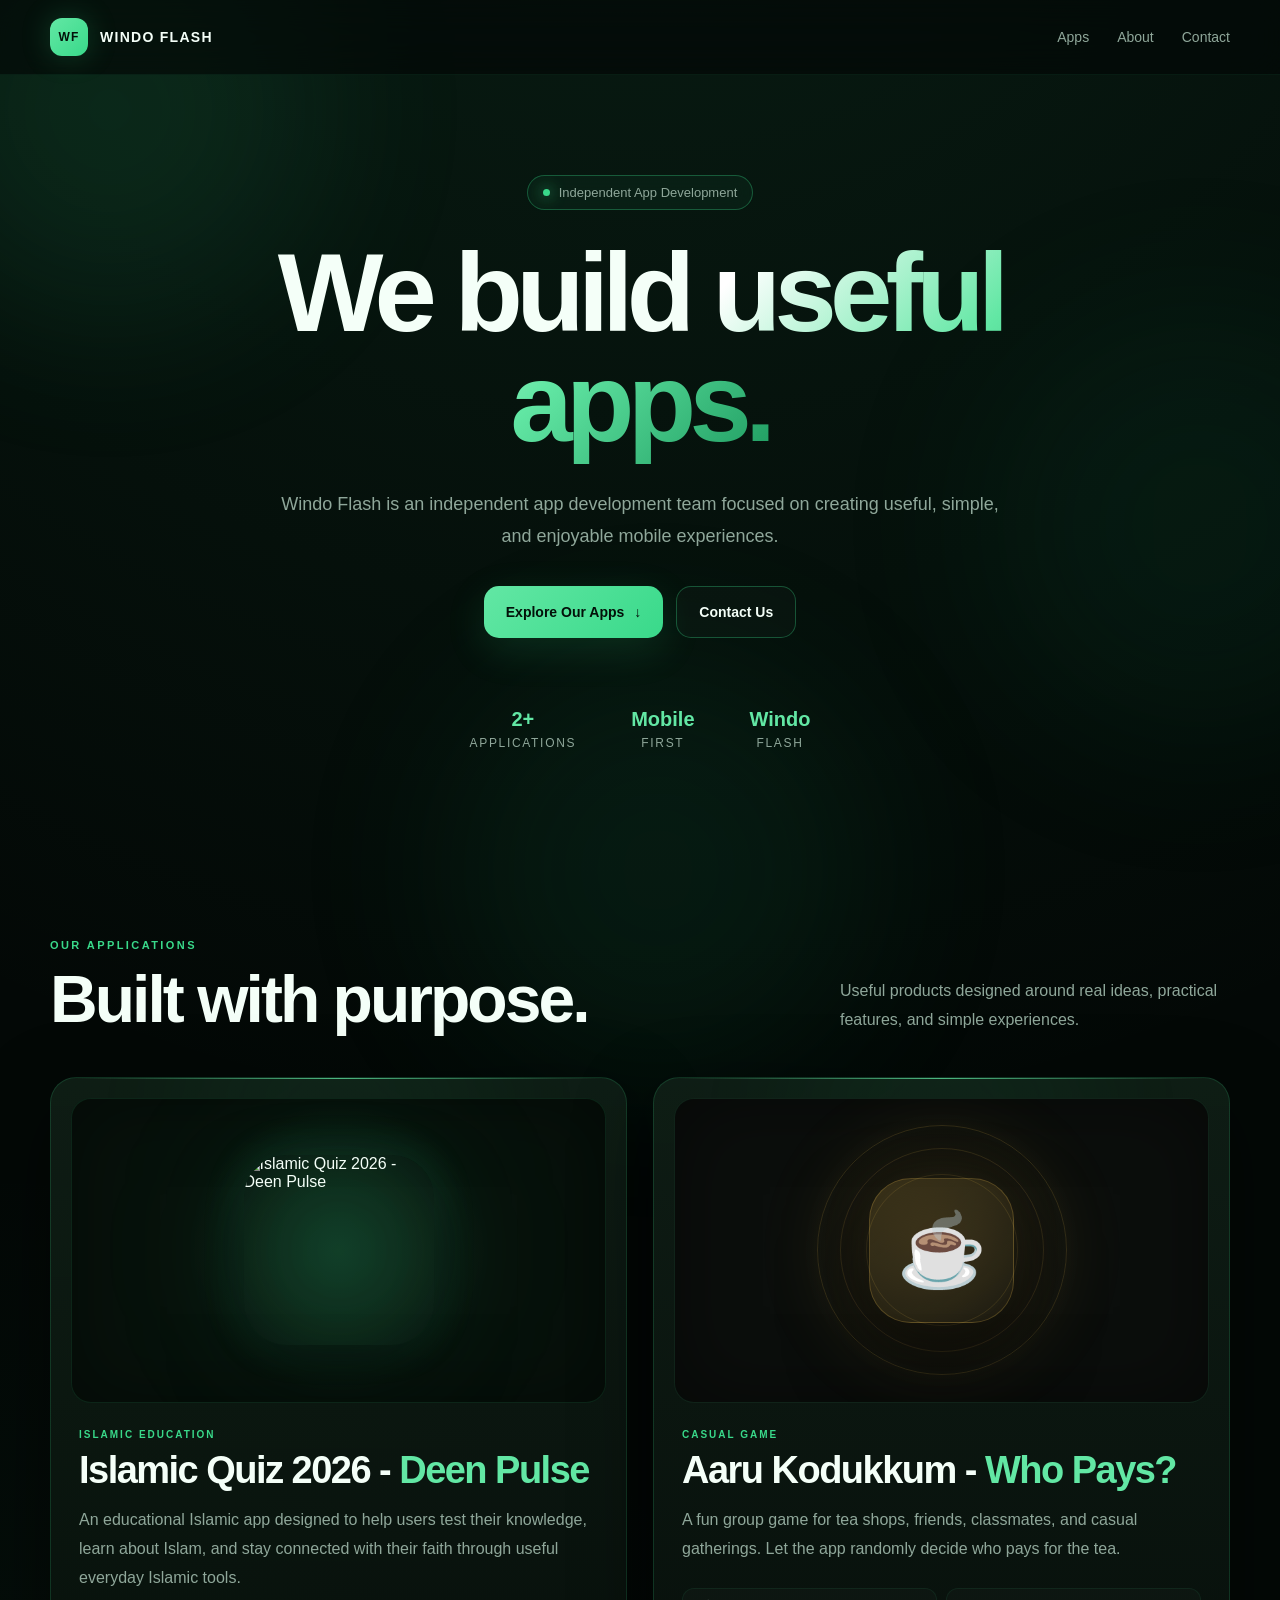
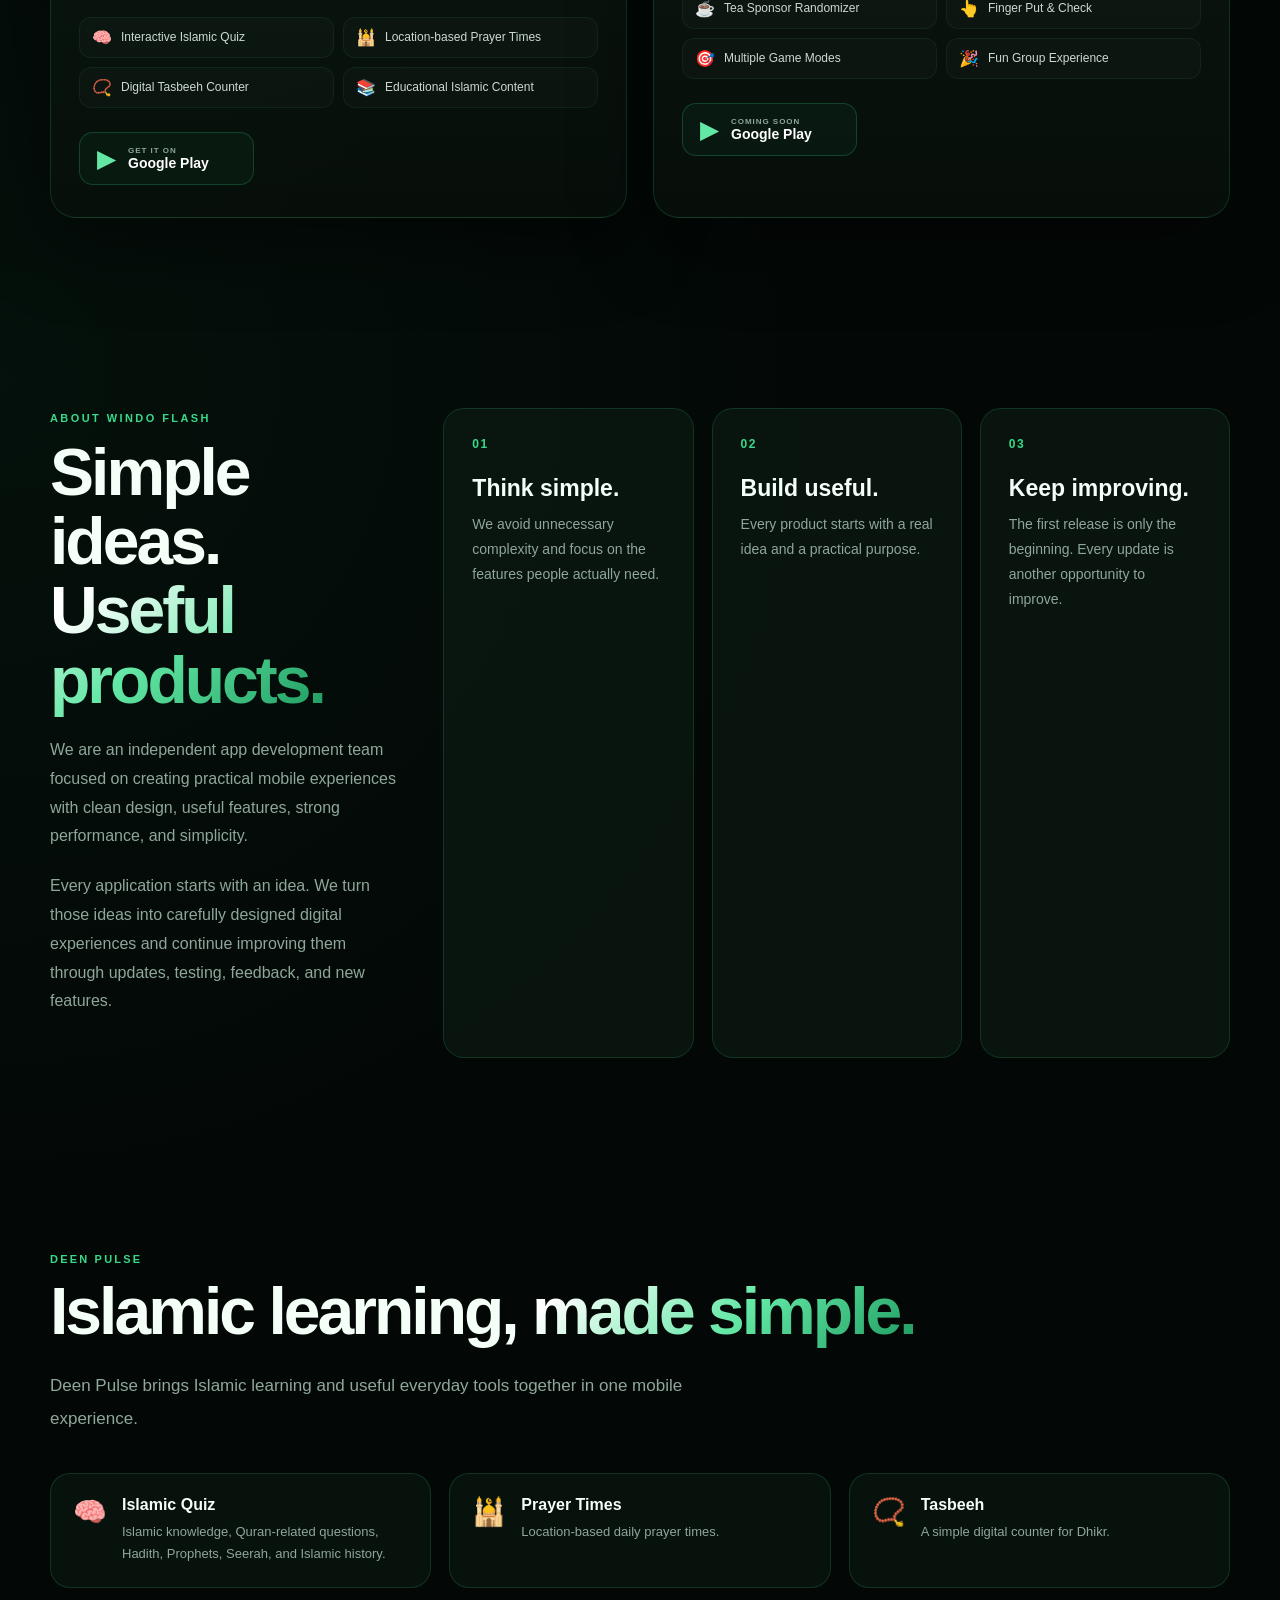
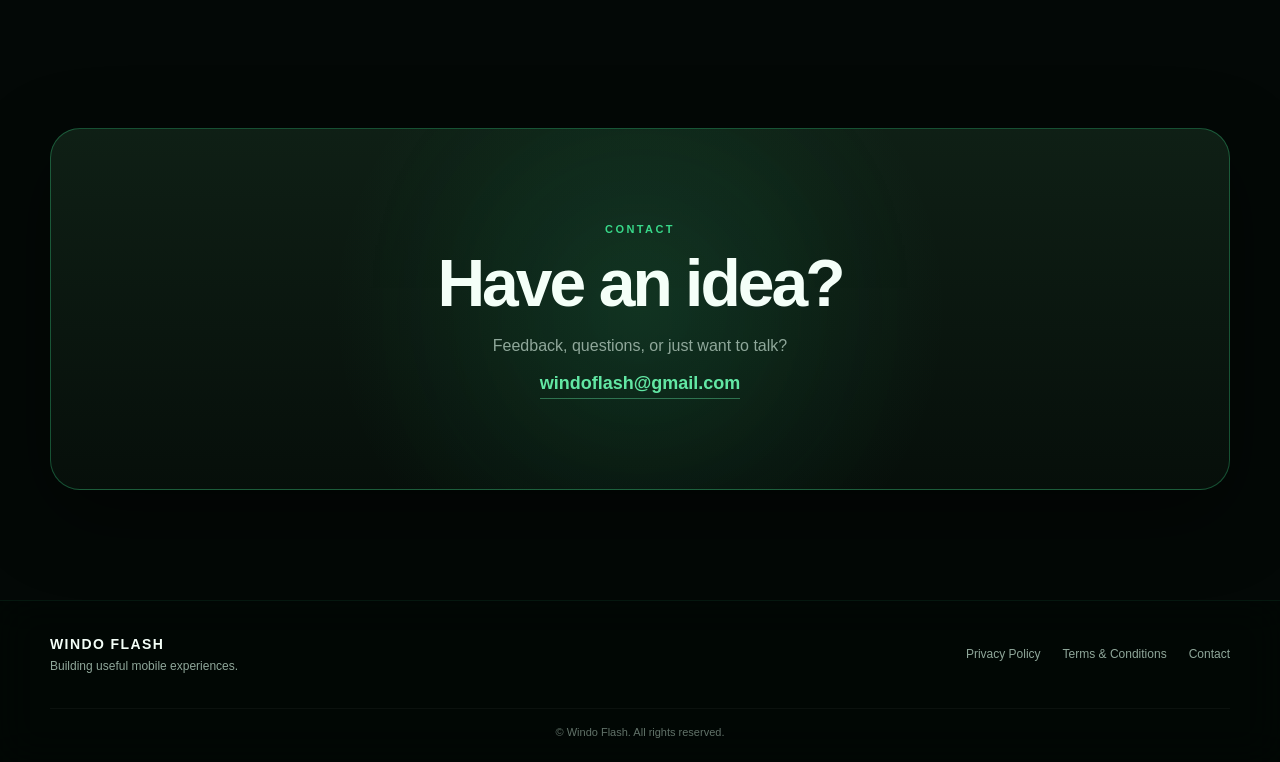
==== commit 9cc4621d: "Update index.html" ====
--- a/index.html
+++ b/index.html
@@ -722,7 +722,7 @@
       <div class="footer-links">
 
         <a
-          href="https://windoflash.online/islamic_quiz_2026_deen_pulse_privacy_policy.html"
+          href="https://windoflash.online/privacy.html"
           target="_blank"
           rel="noopener noreferrer"
         >
--- a/style.css
+++ b/style.css
@@ -1,18 +1,1833 @@
-// ==========================================
-// WINDO FLASH
-// Website JavaScript
-// ==========================================
-
-
-// Automatically update the copyright year.
-
-const yearElement =
-  document.getElementById("year");
-
-
-if (yearElement) {
-
-  yearElement.textContent =
-    new Date().getFullYear();
-
-}
+:root {
+  --bg: #030806;
+  --bg-soft: #06110b;
+
+  --surface: rgba(13, 27, 19, 0.78);
+  --surface-solid: #0d1a13;
+
+  --green: #39d98a;
+  --green-bright: #62e7a4;
+  --green-dark: #1e9b60;
+
+  --white: #f4fff8;
+  --text: #d8e5de;
+  --muted: #8fa79a;
+
+  --border: rgba(57, 217, 138, 0.17);
+  --border-strong: rgba(57, 217, 138, 0.32);
+
+  --shadow:
+    0 25px 80px rgba(0, 0, 0, 0.48);
+
+  --radius: 26px;
+}
+
+
+* {
+  box-sizing: border-box;
+}
+
+
+html {
+  scroll-behavior: smooth;
+}
+
+
+body {
+  margin: 0;
+
+  min-height: 100vh;
+
+  overflow-x: hidden;
+
+  color: var(--white);
+
+  background:
+    radial-gradient(
+      circle at 50% -10%,
+      rgba(57, 217, 138, 0.11),
+      transparent 35%
+    ),
+    radial-gradient(
+      circle at 0% 50%,
+      rgba(30, 155, 96, 0.06),
+      transparent 35%
+    ),
+    var(--bg);
+
+  font-family:
+    Inter,
+    -apple-system,
+    BlinkMacSystemFont,
+    "Segoe UI",
+    Roboto,
+    Helvetica,
+    Arial,
+    sans-serif;
+}
+
+
+a {
+  color: inherit;
+
+  text-decoration: none;
+}
+
+
+button,
+a {
+  -webkit-tap-highlight-color: transparent;
+}
+
+
+/* ==========================================
+   NETWORK CANVAS
+========================================== */
+
+#networkCanvas {
+  position: fixed;
+
+  inset: 0;
+
+  width: 100%;
+  height: 100%;
+
+  pointer-events: none;
+
+  z-index: 0;
+
+  opacity: 0.82;
+}
+
+
+/* ==========================================
+   BACKGROUND GLOW
+========================================== */
+
+.background-glow {
+  position: fixed;
+
+  width: 420px;
+  height: 420px;
+
+  border-radius: 50%;
+
+  filter: blur(90px);
+
+  pointer-events: none;
+
+  z-index: 0;
+
+  opacity: 0.10;
+
+  animation:
+    glowFloat 12s ease-in-out infinite;
+}
+
+
+.glow-one {
+  top: -100px;
+  left: -100px;
+
+  background: var(--green);
+}
+
+
+.glow-two {
+  right: -130px;
+  top: 35%;
+
+  background: #147d4e;
+
+  animation-delay: -4s;
+}
+
+
+.glow-three {
+  bottom: -180px;
+  left: 35%;
+
+  background: var(--green-dark);
+
+  animation-delay: -7s;
+}
+
+
+@keyframes glowFloat {
+
+  0%,
+  100% {
+    transform:
+      translate3d(0, 0, 0)
+      scale(1);
+  }
+
+  50% {
+    transform:
+      translate3d(20px, -30px, 0)
+      scale(1.08);
+  }
+}
+
+
+/* ==========================================
+   HEADER
+========================================== */
+
+.site-header {
+  position: sticky;
+
+  top: 0;
+
+  z-index: 20;
+
+  backdrop-filter: blur(22px);
+
+  background:
+    rgba(3, 8, 6, 0.67);
+
+  border-bottom:
+    1px solid rgba(57, 217, 138, 0.08);
+}
+
+
+.header-inner {
+  width: min(1180px, calc(100% - 36px));
+
+  min-height: 74px;
+
+  margin: auto;
+
+  display: flex;
+
+  align-items: center;
+
+  justify-content: space-between;
+}
+
+
+.brand {
+  display: flex;
+
+  align-items: center;
+
+  gap: 12px;
+
+  font-weight: 800;
+
+  letter-spacing: 0.08em;
+}
+
+
+.brand-mark {
+  width: 38px;
+  height: 38px;
+
+  display: grid;
+
+  place-items: center;
+
+  border-radius: 12px;
+
+  color: #031009;
+
+  background:
+    linear-gradient(
+      135deg,
+      var(--green-bright),
+      var(--green)
+    );
+
+  box-shadow:
+    0 0 30px rgba(57, 217, 138, 0.22);
+
+  font-size: 12px;
+}
+
+
+.brand-name {
+  color: var(--white);
+
+  font-size: 14px;
+}
+
+
+.navigation {
+  display: flex;
+
+  align-items: center;
+
+  gap: 28px;
+}
+
+
+.navigation a {
+  color: var(--muted);
+
+  font-size: 14px;
+
+  transition:
+    color 0.25s ease,
+    transform 0.25s ease;
+}
+
+
+.navigation a:hover {
+  color: var(--green-bright);
+
+  transform: translateY(-2px);
+}
+
+
+/* ==========================================
+   CONTAINER
+========================================== */
+
+.container {
+  position: relative;
+
+  z-index: 2;
+
+  width: min(1180px, calc(100% - 36px));
+
+  margin: auto;
+}
+
+
+/* ==========================================
+   HERO
+========================================== */
+
+.hero-section {
+  min-height: 760px;
+
+  display: flex;
+
+  flex-direction: column;
+
+  align-items: center;
+
+  justify-content: center;
+
+  text-align: center;
+
+  padding:
+    100px 0
+    90px;
+}
+
+
+.hero-badge {
+  display: inline-flex;
+
+  align-items: center;
+
+  gap: 9px;
+
+  padding: 9px 15px;
+
+  border:
+    1px solid var(--border-strong);
+
+  border-radius: 999px;
+
+  background:
+    rgba(57, 217, 138, 0.05);
+
+  color: var(--muted);
+
+  font-size: 13px;
+
+  backdrop-filter: blur(12px);
+
+  animation:
+    fadeUp 0.8s ease both;
+}
+
+
+.status-dot {
+  width: 7px;
+  height: 7px;
+
+  border-radius: 50%;
+
+  background: var(--green);
+
+  box-shadow:
+    0 0 15px var(--green);
+
+  animation:
+    pulseDot 1.8s infinite;
+}
+
+
+@keyframes pulseDot {
+
+  0%,
+  100% {
+    transform: scale(1);
+
+    opacity: 1;
+  }
+
+  50% {
+    transform: scale(1.35);
+
+    opacity: 0.65;
+  }
+}
+
+
+.hero-section h1 {
+  max-width: 950px;
+
+  margin: 28px 0 0;
+
+  font-size:
+    clamp(55px, 9vw, 112px);
+
+  line-height: 0.98;
+
+  letter-spacing: -0.06em;
+
+  animation:
+    fadeUp 0.8s 0.1s ease both;
+}
+
+
+.gradient-text {
+  color: transparent;
+
+  background:
+    linear-gradient(
+      135deg,
+      #ffffff 10%,
+      var(--green-bright) 55%,
+      var(--green-dark) 100%
+    );
+
+  -webkit-background-clip: text;
+  background-clip: text;
+}
+
+
+.hero-description {
+  max-width: 720px;
+
+  margin: 30px auto 0;
+
+  color: var(--muted);
+
+  font-size: 18px;
+
+  line-height: 1.8;
+
+  animation:
+    fadeUp 0.8s 0.18s ease both;
+}
+
+
+.hero-actions {
+  display: flex;
+
+  gap: 13px;
+
+  margin-top: 34px;
+
+  animation:
+    fadeUp 0.8s 0.25s ease both;
+}
+
+
+.primary-button,
+.secondary-button {
+  display: inline-flex;
+
+  align-items: center;
+
+  justify-content: center;
+
+  gap: 10px;
+
+  min-height: 52px;
+
+  padding:
+    0 22px;
+
+  border-radius: 15px;
+
+  font-weight: 700;
+
+  font-size: 14px;
+
+  transition:
+    transform 0.25s ease,
+    box-shadow 0.25s ease,
+    border-color 0.25s ease;
+}
+
+
+.primary-button {
+  color: #031009;
+
+  background:
+    linear-gradient(
+      135deg,
+      var(--green-bright),
+      var(--green)
+    );
+
+  box-shadow:
+    0 12px 40px rgba(57, 217, 138, 0.14);
+}
+
+
+.primary-button:hover {
+  transform: translateY(-3px);
+
+  box-shadow:
+    0 18px 50px rgba(57, 217, 138, 0.24);
+}
+
+
+.secondary-button {
+  border:
+    1px solid var(--border-strong);
+
+  background:
+    rgba(255, 255, 255, 0.02);
+
+  color: var(--white);
+
+  backdrop-filter: blur(14px);
+}
+
+
+.secondary-button:hover {
+  transform: translateY(-3px);
+
+  border-color:
+    rgba(57, 217, 138, 0.55);
+
+  background:
+    rgba(57, 217, 138, 0.05);
+}
+
+
+.hero-stats {
+  display: flex;
+
+  gap: 55px;
+
+  margin-top: 70px;
+
+  animation:
+    fadeUp 0.8s 0.35s ease both;
+}
+
+
+.stat {
+  display: flex;
+
+  flex-direction: column;
+
+  gap: 5px;
+}
+
+
+.stat strong {
+  font-size: 20px;
+
+  color: var(--green-bright);
+}
+
+
+.stat span {
+  color: var(--muted);
+
+  font-size: 12px;
+
+  text-transform: uppercase;
+
+  letter-spacing: 0.14em;
+}
+
+
+/* ==========================================
+   SECTIONS
+========================================== */
+
+.section {
+  padding: 95px 0;
+}
+
+
+.section-heading {
+  display: flex;
+
+  justify-content: space-between;
+
+  align-items: end;
+
+  gap: 50px;
+
+  margin-bottom: 42px;
+}
+
+
+.section-heading.single {
+  display: block;
+}
+
+
+.section-label {
+  color: var(--green);
+
+  font-size: 11px;
+
+  font-weight: 800;
+
+  letter-spacing: 0.22em;
+}
+
+
+.section-heading h2,
+.detail-section h2,
+.contact-section h2 {
+  margin: 12px 0 0;
+
+  font-size:
+    clamp(36px, 6vw, 66px);
+
+  line-height: 1.05;
+
+  letter-spacing: -0.045em;
+}
+
+
+.section-heading > p {
+  max-width: 390px;
+
+  margin: 0;
+
+  color: var(--muted);
+
+  line-height: 1.8;
+}
+
+
+/* ==========================================
+   APP GRID
+========================================== */
+
+.apps-grid {
+  display: grid;
+
+  grid-template-columns:
+    repeat(2, minmax(0, 1fr));
+
+  gap: 26px;
+}
+
+
+/* ==========================================
+   APP CARD
+========================================== */
+
+.app-card {
+  position: relative;
+
+  overflow: hidden;
+
+  min-height: 690px;
+
+  border-radius: var(--radius);
+
+  border:
+    1px solid var(--border);
+
+  background:
+    linear-gradient(
+      180deg,
+      rgba(16, 32, 23, 0.88),
+      rgba(7, 15, 11, 0.93)
+    );
+
+  box-shadow:
+    var(--shadow);
+
+  transform-style: preserve-3d;
+
+  transition:
+    border-color 0.4s ease,
+    box-shadow 0.4s ease,
+    transform 0.12s ease;
+}
+
+
+.app-card:hover {
+  border-color:
+    rgba(57, 217, 138, 0.38);
+
+  box-shadow:
+    0 35px 100px rgba(0, 0, 0, 0.58),
+    0 0 60px rgba(57, 217, 138, 0.07);
+}
+
+
+.card-glow {
+  position: absolute;
+
+  top: -100px;
+  left: 50%;
+
+  width: 300px;
+  height: 300px;
+
+  transform:
+    translateX(-50%);
+
+  border-radius: 50%;
+
+  background:
+    rgba(57, 217, 138, 0.11);
+
+  filter:
+    blur(75px);
+
+  opacity: 0.45;
+
+  pointer-events: none;
+}
+
+
+.card-top-line {
+  position: absolute;
+
+  left: 20px;
+  right: 20px;
+  top: 0;
+
+  height: 1px;
+
+  background:
+    linear-gradient(
+      90deg,
+      transparent,
+      rgba(98, 231, 164, 0.75),
+      transparent
+    );
+}
+
+
+/* ==========================================
+   APP PREVIEW
+========================================== */
+
+.app-preview {
+  position: relative;
+
+  height: 305px;
+
+  margin: 20px;
+
+  overflow: hidden;
+
+  border-radius: 20px;
+
+  display: flex;
+
+  align-items: center;
+
+  justify-content: center;
+
+  background:
+    radial-gradient(
+      circle at center,
+      rgba(57, 217, 138, 0.14),
+      transparent 48%
+    ),
+    #07110b;
+
+  border:
+    1px solid rgba(57, 217, 138, 0.10);
+
+  transform:
+    translateZ(35px);
+
+  box-shadow:
+    inset 0 0 80px rgba(0, 0, 0, 0.42);
+}
+
+
+.app-preview::before {
+  content: "";
+
+  position: absolute;
+
+  inset: 0;
+
+  background:
+    linear-gradient(
+      130deg,
+      transparent 0%,
+      rgba(255, 255, 255, 0.035) 45%,
+      transparent 65%
+    );
+
+  transform:
+    translateX(-120%);
+
+  animation:
+    shine 5s linear infinite;
+
+  pointer-events: none;
+}
+
+
+@keyframes shine {
+  to {
+    transform:
+      translateX(120%);
+  }
+}
+
+
+.app-preview img {
+  position: relative;
+
+  width: 190px;
+  height: 190px;
+
+  object-fit: cover;
+
+  border-radius: 42px;
+
+  box-shadow:
+    0 30px 70px rgba(0, 0, 0, 0.5),
+    0 0 45px rgba(57, 217, 138, 0.12);
+
+  animation:
+    appFloat 5s ease-in-out infinite;
+
+  z-index: 2;
+}
+
+
+@keyframes appFloat {
+
+  0%,
+  100% {
+    transform:
+      translateY(0)
+      rotateY(-4deg)
+      rotateX(2deg);
+  }
+
+  50% {
+    transform:
+      translateY(-11px)
+      rotateY(4deg)
+      rotateX(-2deg);
+  }
+}
+
+
+.preview-glow {
+  position: absolute;
+
+  width: 220px;
+  height: 220px;
+
+  border-radius: 50%;
+
+  background:
+    rgba(57, 217, 138, 0.13);
+
+  filter:
+    blur(65px);
+
+  animation:
+    previewPulse 4s ease-in-out infinite;
+}
+
+
+@keyframes previewPulse {
+
+  0%,
+  100% {
+    opacity: 0.5;
+
+    transform: scale(0.94);
+  }
+
+  50% {
+    opacity: 0.9;
+
+    transform: scale(1.08);
+  }
+}
+
+
+/* ==========================================
+   TEA CARD
+========================================== */
+
+.tea-preview {
+  background:
+    radial-gradient(
+      circle at center,
+      rgba(202, 152, 68, 0.14),
+      transparent 45%
+    ),
+    #0b0e0c;
+}
+
+
+.preview-orb {
+  position: absolute;
+
+  width: 250px;
+  height: 250px;
+
+  border-radius: 50%;
+
+  border:
+    1px solid rgba(245, 196, 81, 0.16);
+
+  box-shadow:
+    0 0 70px rgba(245, 196, 81, 0.08),
+    inset 0 0 60px rgba(245, 196, 81, 0.05);
+
+  animation:
+    orbRotate 12s linear infinite;
+}
+
+
+.preview-orb::before,
+.preview-orb::after {
+  content: "";
+
+  position: absolute;
+
+  border-radius: 50%;
+
+  border:
+    1px solid rgba(245, 196, 81, 0.12);
+}
+
+
+.preview-orb::before {
+  inset: 22px;
+}
+
+
+.preview-orb::after {
+  inset: 48px;
+}
+
+
+@keyframes orbRotate {
+  to {
+    transform: rotate(360deg);
+  }
+}
+
+
+.tea-cup {
+  position: relative;
+
+  z-index: 2;
+
+  display: flex;
+
+  align-items: center;
+
+  justify-content: center;
+}
+
+
+.cup-body {
+  width: 145px;
+  height: 145px;
+
+  display: grid;
+
+  place-items: center;
+
+  border-radius: 42px;
+
+  font-size: 72px;
+
+  background:
+    linear-gradient(
+      145deg,
+      rgba(245, 196, 81, 0.16),
+      rgba(245, 196, 81, 0.04)
+    );
+
+  border:
+    1px solid rgba(245, 196, 81, 0.22);
+
+  box-shadow:
+    0 35px 80px rgba(0, 0, 0, 0.5),
+    0 0 55px rgba(245, 196, 81, 0.08);
+
+  animation:
+    teaFloat 4s ease-in-out infinite;
+}
+
+
+@keyframes teaFloat {
+
+  0%,
+  100% {
+    transform:
+      translateY(0)
+      rotate(-2deg);
+  }
+
+  50% {
+    transform:
+      translateY(-12px)
+      rotate(2deg);
+  }
+}
+
+
+.tea-steam {
+  position: absolute;
+
+  width: 13px;
+
+  height: 58px;
+
+  border-radius: 999px;
+
+  background:
+    linear-gradient(
+      180deg,
+      rgba(255,255,255,0),
+      rgba(255,255,255,0.18)
+    );
+
+  filter:
+    blur(4px);
+
+  opacity: 0;
+
+  animation:
+    steam 3.5s ease-in-out infinite;
+}
+
+
+.steam-one {
+  left: 39px;
+  top: -45px;
+}
+
+
+.steam-two {
+  left: 66px;
+  top: -52px;
+
+  animation-delay: 1s;
+}
+
+
+.steam-three {
+  left: 93px;
+  top: -43px;
+
+  animation-delay: 1.8s;
+}
+
+
+@keyframes steam {
+
+  0% {
+    opacity: 0;
+
+    transform:
+      translateY(20px)
+      scale(0.75);
+  }
+
+  35% {
+    opacity: 0.8;
+  }
+
+  100% {
+    opacity: 0;
+
+    transform:
+      translateY(-35px)
+      scale(1.15);
+  }
+}
+
+
+/* ==========================================
+   APP CONTENT
+========================================== */
+
+.app-content {
+  position: relative;
+
+  z-index: 3;
+
+  padding:
+    6px 28px 32px;
+
+  transform:
+    translateZ(22px);
+}
+
+
+.app-category {
+  color: var(--green);
+
+  font-size: 10px;
+
+  font-weight: 800;
+
+  letter-spacing: 0.2em;
+}
+
+
+.app-content h3 {
+  margin:
+    10px 0 15px;
+
+  font-size:
+    clamp(27px, 3vw, 38px);
+
+  line-height: 1.1;
+
+  letter-spacing: -0.04em;
+}
+
+
+.app-content h3 span {
+  color: var(--green-bright);
+}
+
+
+.app-description {
+  margin: 0;
+
+  color: var(--muted);
+
+  line-height: 1.8;
+}
+
+
+.feature-list {
+  display: grid;
+
+  grid-template-columns:
+    repeat(2, minmax(0, 1fr));
+
+  gap: 9px;
+
+  margin-top: 24px;
+}
+
+
+.feature-item {
+  display: flex;
+
+  align-items: center;
+
+  gap: 9px;
+
+  padding:
+    10px 12px;
+
+  border:
+    1px solid rgba(57, 217, 138, 0.08);
+
+  border-radius: 12px;
+
+  background:
+    rgba(255, 255, 255, 0.02);
+
+  color: #cbdad2;
+
+  font-size: 12px;
+}
+
+
+.feature-icon {
+  font-size: 16px;
+}
+
+
+/* ==========================================
+   STORE
+========================================== */
+
+.store-buttons {
+  margin-top: 24px;
+}
+
+
+.store-button {
+  display: inline-flex;
+
+  align-items: center;
+
+  gap: 12px;
+
+  padding:
+    11px 17px;
+
+  min-width: 175px;
+
+  border:
+    1px solid rgba(57, 217, 138, 0.22);
+
+  border-radius: 14px;
+
+  background:
+    rgba(57, 217, 138, 0.045);
+
+  transition:
+    transform 0.25s ease,
+    background 0.25s ease,
+    border-color 0.25s ease;
+}
+
+
+.store-button:hover {
+  transform: translateY(-3px);
+
+  background:
+    rgba(57, 217, 138, 0.09);
+
+  border-color:
+    rgba(57, 217, 138, 0.5);
+}
+
+
+.store-icon {
+  font-size: 25px;
+
+  color: var(--green-bright);
+}
+
+
+.store-text {
+  display: flex;
+
+  flex-direction: column;
+
+  color: white;
+
+  font-weight: 700;
+
+  font-size: 14px;
+}
+
+
+.store-text small {
+  color: var(--muted);
+
+  font-size: 8px;
+
+  letter-spacing: 0.12em;
+}
+
+
+/* ==========================================
+   ABOUT / VISION
+========================================== */
+
+.split-section {
+  display: grid;
+
+  grid-template-columns:
+    1.5fr
+    1fr
+    1fr
+    1fr;
+
+  gap: 18px;
+
+  align-items: stretch;
+}
+
+
+.split-section .single {
+  padding-right: 25px;
+}
+
+
+.split-section .single p {
+  max-width: 600px;
+
+  color: var(--muted);
+
+  line-height: 1.8;
+
+  margin-top: 21px;
+}
+
+
+.vision-card {
+  padding: 28px;
+
+  border:
+    1px solid var(--border);
+
+  border-radius: 21px;
+
+  background:
+    rgba(13, 27, 19, 0.67);
+
+  transition:
+    transform 0.3s ease,
+    border-color 0.3s ease,
+    background 0.3s ease;
+}
+
+
+.vision-card:hover {
+  transform: translateY(-8px);
+
+  border-color:
+    rgba(57, 217, 138, 0.35);
+
+  background:
+    rgba(57, 217, 138, 0.045);
+}
+
+
+.vision-number {
+  color: var(--green);
+
+  font-size: 12px;
+
+  font-weight: 800;
+
+  letter-spacing: 0.12em;
+}
+
+
+.vision-card h3 {
+  margin:
+    24px 0 10px;
+
+  font-size: 23px;
+}
+
+
+.vision-card p {
+  margin: 0;
+
+  color: var(--muted);
+
+  font-size: 14px;
+
+  line-height: 1.8;
+}
+
+
+/* ==========================================
+   DETAIL SECTION
+========================================== */
+
+.detail-section {
+  padding:
+    100px 0;
+}
+
+
+.detail-section > p {
+  max-width: 700px;
+
+  color: var(--muted);
+
+  font-size: 17px;
+
+  line-height: 1.9;
+
+  margin-top: 24px;
+}
+
+
+.detail-label {
+  color: var(--green);
+
+  font-size: 11px;
+
+  font-weight: 800;
+
+  letter-spacing: 0.2em;
+}
+
+
+.detail-grid {
+  display: grid;
+
+  grid-template-columns:
+    repeat(3, minmax(0, 1fr));
+
+  gap: 18px;
+
+  margin-top: 38px;
+}
+
+
+.detail-item {
+  display: flex;
+
+  gap: 15px;
+
+  padding: 22px;
+
+  border:
+    1px solid var(--border);
+
+  border-radius: 20px;
+
+  background:
+    rgba(13, 27, 19, 0.58);
+}
+
+
+.detail-item > span {
+  font-size: 27px;
+}
+
+
+.detail-item strong {
+  display: block;
+
+  margin-bottom: 7px;
+}
+
+
+.detail-item p {
+  margin: 0;
+
+  color: var(--muted);
+
+  font-size: 13px;
+
+  line-height: 1.7;
+}
+
+
+/* ==========================================
+   CONTACT
+========================================== */
+
+.contact-section {
+  position: relative;
+
+  overflow: hidden;
+
+  margin:
+    40px 0 110px;
+
+  padding:
+    90px 35px;
+
+  text-align: center;
+
+  border:
+    1px solid var(--border-strong);
+
+  border-radius: 30px;
+
+  background:
+    radial-gradient(
+      circle at center,
+      rgba(57, 217, 138, 0.10),
+      transparent 50%
+    ),
+    linear-gradient(
+      180deg,
+      rgba(16, 34, 23, 0.92),
+      rgba(7, 16, 11, 0.92)
+    );
+
+  box-shadow:
+    var(--shadow);
+}
+
+
+.contact-glow {
+  position: absolute;
+
+  width: 250px;
+  height: 250px;
+
+  left: 50%;
+  top: 50%;
+
+  transform:
+    translate(-50%, -50%);
+
+  background:
+    var(--green);
+
+  filter:
+    blur(100px);
+
+  opacity: 0.07;
+
+  pointer-events: none;
+}
+
+
+.contact-section h2 {
+  position: relative;
+}
+
+
+.contact-section p {
+  position: relative;
+
+  color: var(--muted);
+
+  margin:
+    18px 0 18px;
+}
+
+
+.contact-email {
+  position: relative;
+
+  display: inline-block;
+
+  color: var(--green-bright);
+
+  font-size: 18px;
+
+  font-weight: 700;
+
+  border-bottom:
+    1px solid rgba(98, 231, 164, 0.4);
+
+  padding-bottom: 4px;
+}
+
+
+/* ==========================================
+   FOOTER
+========================================== */
+
+.site-footer {
+  position: relative;
+
+  z-index: 2;
+
+  border-top:
+    1px solid rgba(57, 217, 138, 0.08);
+
+  background:
+    rgba(2, 7, 5, 0.72);
+
+  backdrop-filter: blur(20px);
+}
+
+
+.footer-inner {
+  width: min(1180px, calc(100% - 36px));
+
+  margin: auto;
+
+  padding:
+    35px 0;
+
+  display: flex;
+
+  align-items: center;
+
+  justify-content: space-between;
+
+  gap: 30px;
+}
+
+
+.footer-brand {
+  font-size: 14px;
+
+  font-weight: 800;
+
+  letter-spacing: 0.1em;
+}
+
+
+.footer-inner p {
+  margin: 7px 0 0;
+
+  color: var(--muted);
+
+  font-size: 12px;
+}
+
+
+.footer-links {
+  display: flex;
+
+  gap: 22px;
+
+  flex-wrap: wrap;
+
+  justify-content: end;
+}
+
+
+.footer-links a {
+  color: var(--muted);
+
+  font-size: 12px;
+
+  transition:
+    color 0.2s ease;
+}
+
+
+.footer-links a:hover {
+  color: var(--green-bright);
+}
+
+
+.copyright {
+  width: min(1180px, calc(100% - 36px));
+
+  margin: auto;
+
+  padding:
+    17px 0 24px;
+
+  border-top:
+    1px solid rgba(255, 255, 255, 0.04);
+
+  color: #617269;
+
+  text-align: center;
+
+  font-size: 11px;
+}
+
+
+/* ==========================================
+   ANIMATIONS
+========================================== */
+
+@keyframes fadeUp {
+
+  from {
+    opacity: 0;
+
+    transform:
+      translateY(28px);
+  }
+
+  to {
+    opacity: 1;
+
+    transform:
+      translateY(0);
+  }
+
+}
+
+
+/* ==========================================
+   MOBILE
+========================================== */
+
+@media (max-width: 950px) {
+
+  .apps-grid {
+    grid-template-columns: 1fr;
+  }
+
+
+  .split-section {
+    grid-template-columns:
+      1fr 1fr;
+  }
+
+
+  .split-section .single {
+    grid-column:
+      1 / -1;
+  }
+
+
+  .detail-grid {
+    grid-template-columns:
+      1fr;
+  }
+
+}
+
+
+@media (max-width: 680px) {
+
+  .header-inner {
+    min-height: 65px;
+  }
+
+
+  .navigation {
+    display: none;
+  }
+
+
+  .container {
+    width:
+      min(100% - 22px, 1180px);
+  }
+
+
+  .hero-section {
+    min-height:
+      680px;
+
+    padding:
+      85px 0 70px;
+  }
+
+
+  .hero-section h1 {
+    font-size:
+      clamp(48px, 15vw, 78px);
+  }
+
+
+  .hero-description {
+    font-size: 15px;
+  }
+
+
+  .hero-actions {
+    flex-direction: column;
+
+    width: 100%;
+
+    max-width: 300px;
+  }
+
+
+  .primary-button,
+  .secondary-button {
+    width: 100%;
+  }
+
+
+  .hero-stats {
+    gap: 25px;
+
+    margin-top: 55px;
+  }
+
+
+  .stat strong {
+    font-size: 16px;
+  }
+
+
+  .section {
+    padding: 65px 0;
+  }
+
+
+  .section-heading {
+    display: block;
+  }
+
+
+  .section-heading > p {
+    margin-top: 18px;
+  }
+
+
+  .app-card {
+    min-height: auto;
+  }
+
+
+  .app-preview {
+    height: 250px;
+  }
+
+
+  .app-preview img {
+    width: 155px;
+    height: 155px;
+  }
+
+
+  .feature-list {
+    grid-template-columns:
+      1fr;
+  }
+
+
+  .split-section {
+    grid-template-columns:
+      1fr;
+  }
+
+
+  .split-section .single {
+    grid-column:
+      auto;
+  }
+
+
+  .detail-section {
+    padding:
+      70px 0;
+  }
+
+
+  .contact-section {
+    margin-bottom:
+      70px;
+
+    padding:
+      70px 22px;
+  }
+
+
+  .footer-inner {
+    flex-direction: column;
+
+    align-items: flex-start;
+  }
+
+
+  .footer-links {
+    justify-content:
+      flex-start;
+  }
+
+}
+
+
+@media (prefers-reduced-motion: reduce) {
+
+  *,
+  *::before,
+  *::after {
+    scroll-behavior: auto !important;
+
+    animation-duration:
+      0.001ms !important;
+
+    animation-iteration-count:
+      1 !important;
+
+    transition-duration:
+      0.001ms !important;
+  }
+
+}
